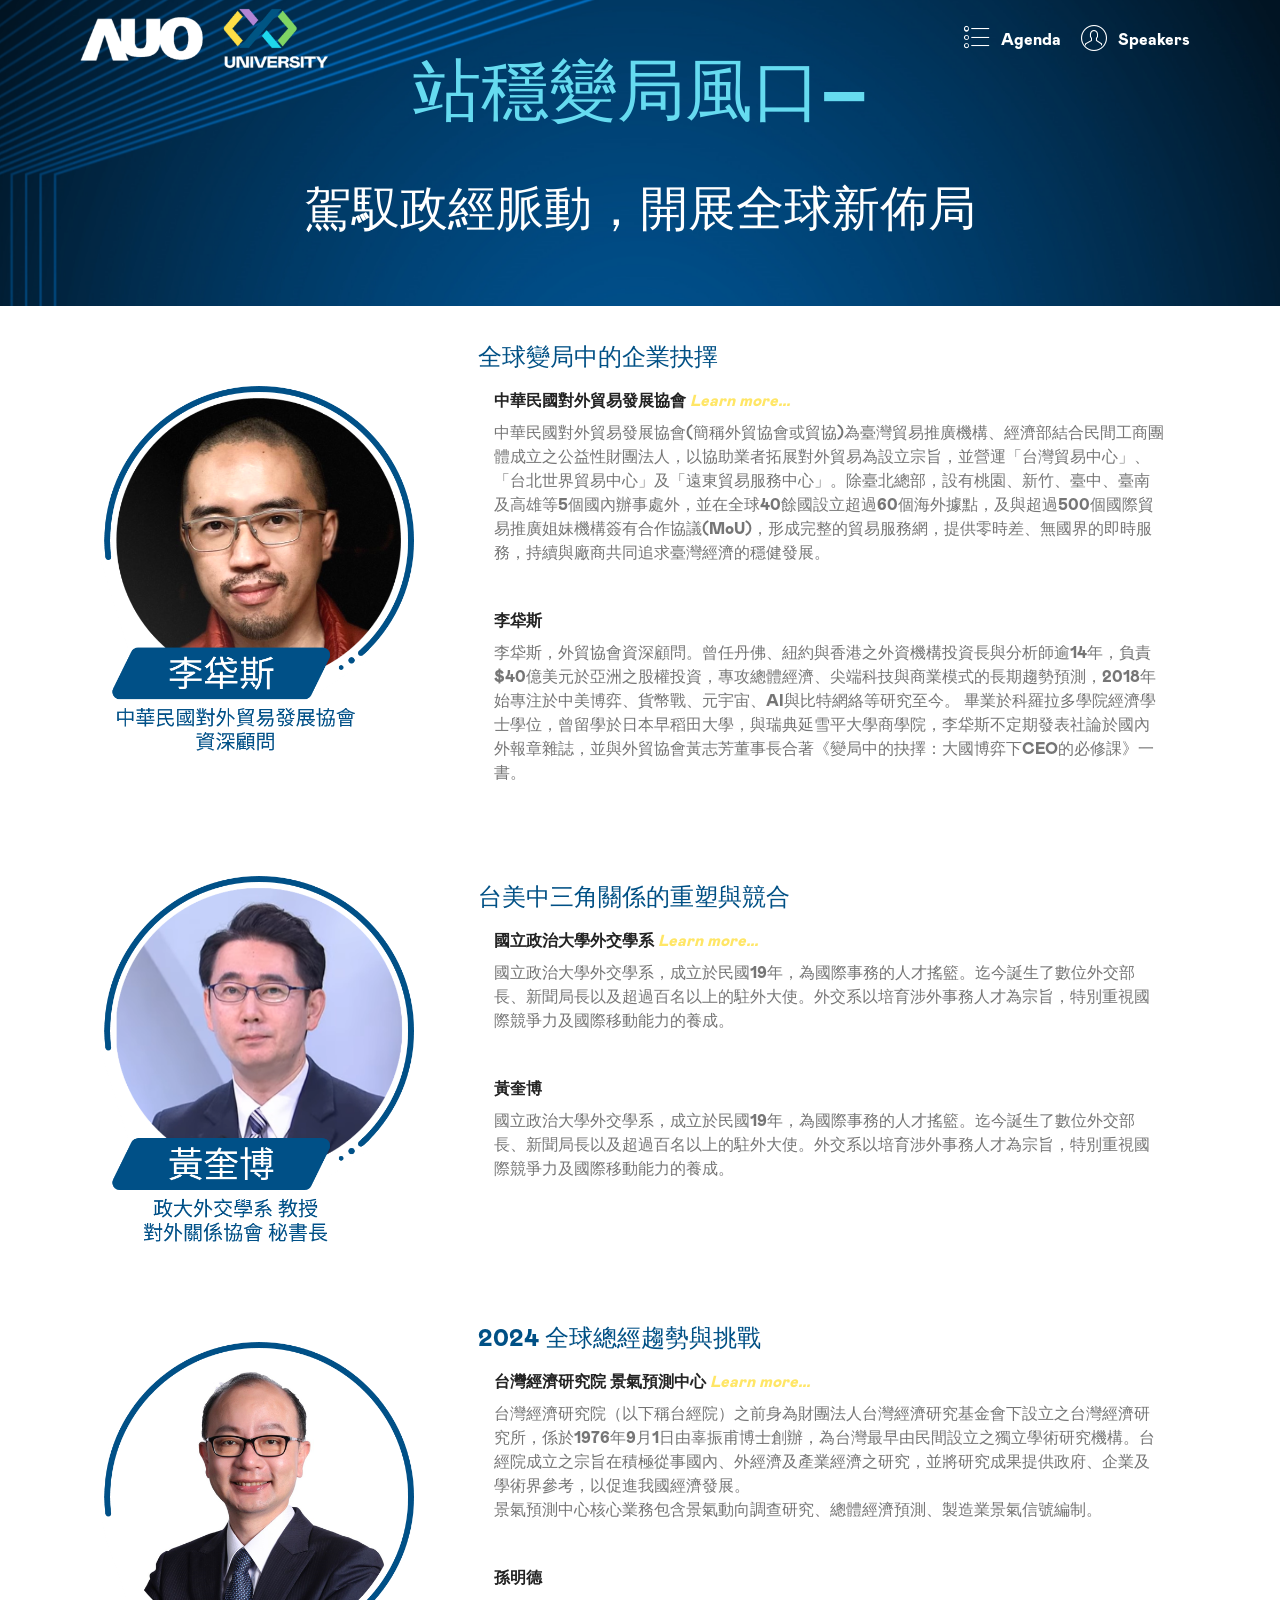
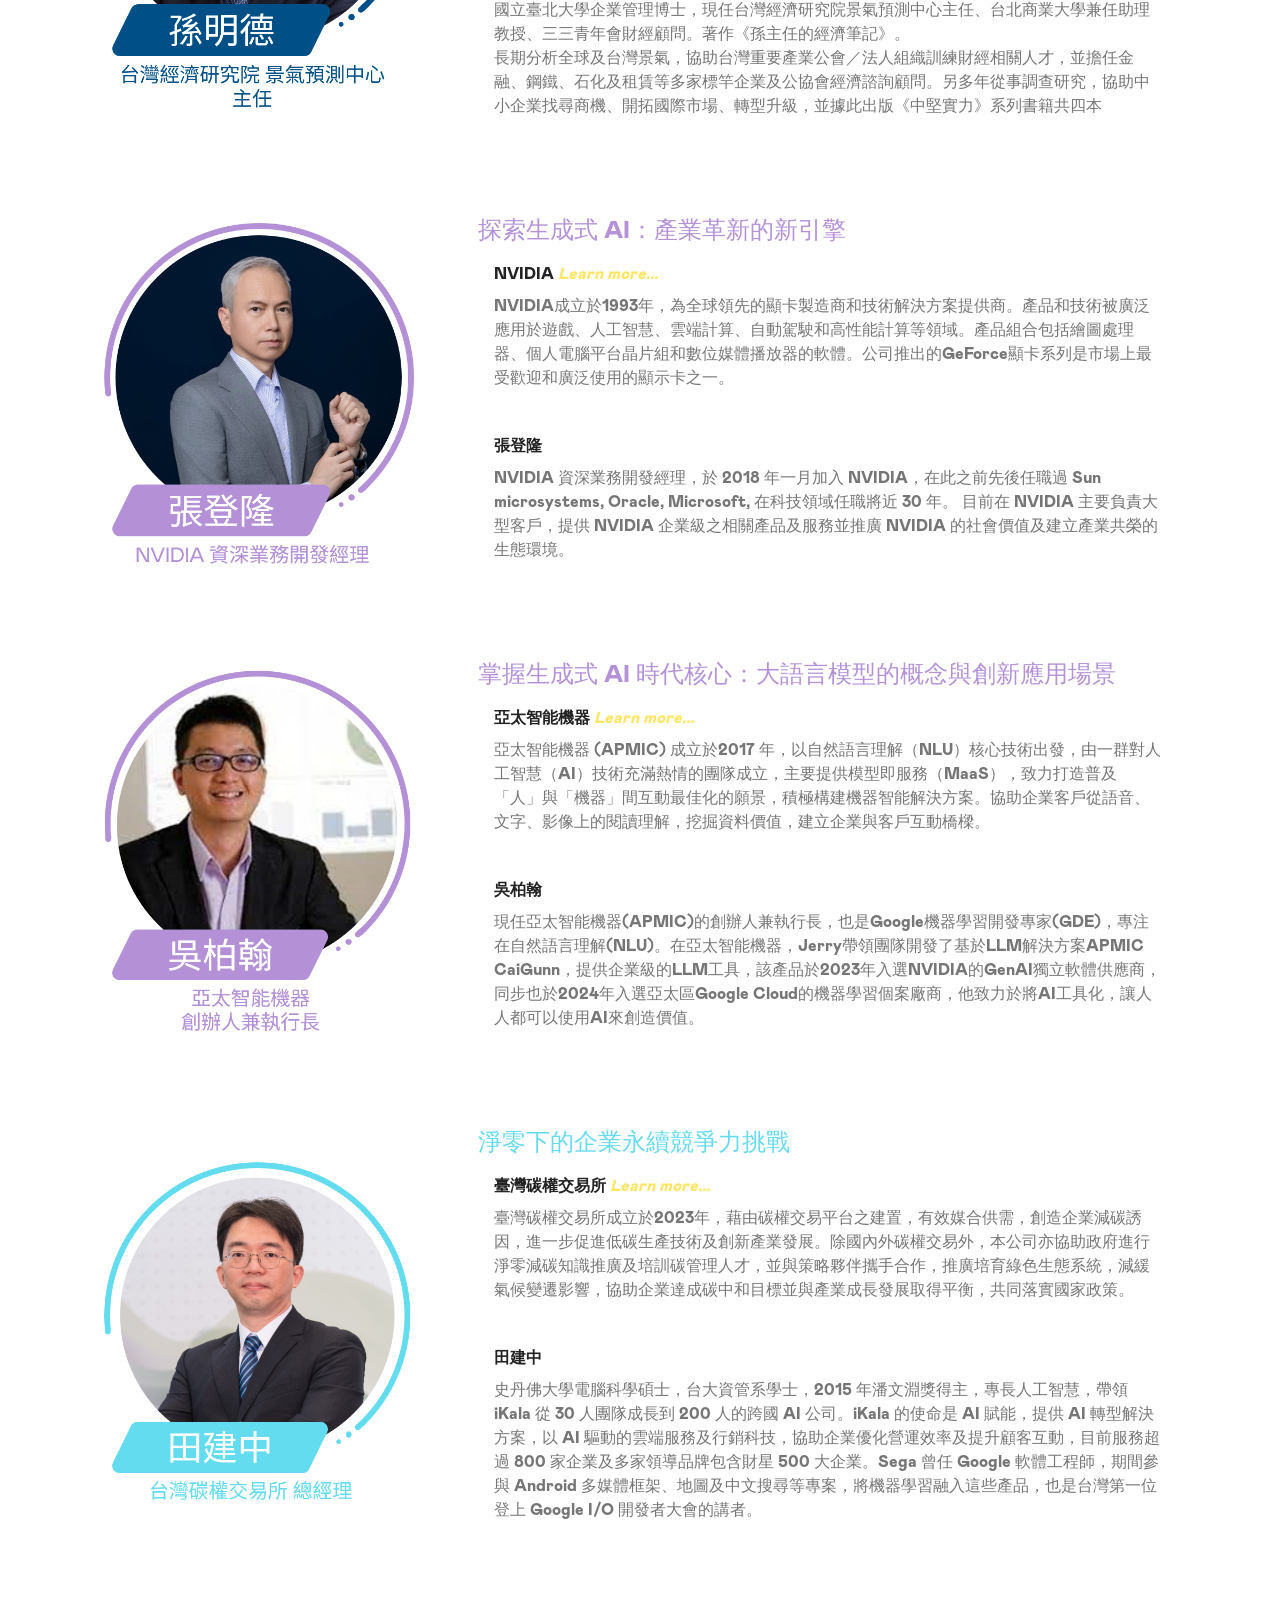
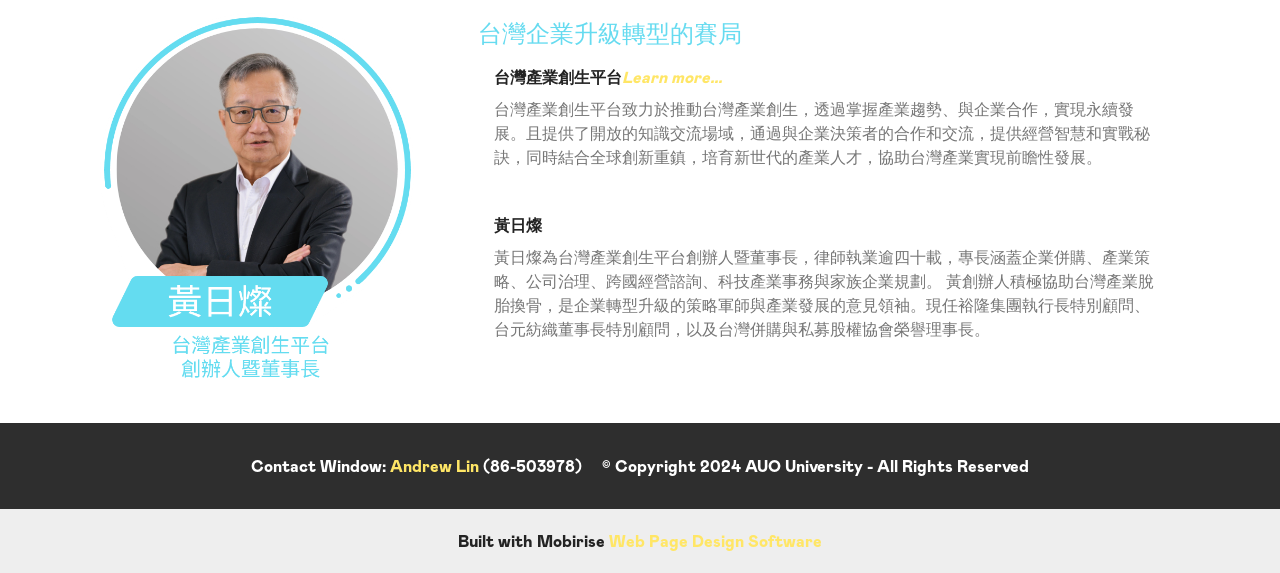
==== speaker.html @ b5aa452c "Update speaker.html" ====
<!DOCTYPE html>
<html  >
<head>
  <!-- Site made with Mobirise Website Builder v5.8.9, https://mobirise.com -->
  <meta charset="UTF-8">
  <meta http-equiv="X-UA-Compatible" content="IE=edge">
  <meta name="generator" content="Mobirise v5.8.9, mobirise.com">
  <meta name="viewport" content="width=device-width, initial-scale=1, minimum-scale=1">
  <link rel="shortcut icon" href="assets/images/751X751.png" type="image/x-icon">
  <meta name="description" content="">
  <meta property="og:image" content="assets/images/751X751.png"> 
  
  <title>友達大學思聯網論壇 講者介紹</title>
  <link rel="stylesheet" href="assets/web/assets/mobirise-icons/mobirise-icons.css">
  <link rel="stylesheet" href="assets/bootstrap/css/bootstrap.min.css">
  <link rel="stylesheet" href="assets/bootstrap/css/bootstrap-grid.min.css">
  <link rel="stylesheet" href="assets/bootstrap/css/bootstrap-reboot.min.css">
  <link rel="stylesheet" href="assets/tether/tether.min.css">
  <link rel="stylesheet" href="assets/dropdown/css/style.css">
  <link rel="stylesheet" href="assets/theme/css/style.css">
  <link href="assets/fonts/style.css" rel="stylesheet">
  <link rel="preload" as="style" href="assets/mobirise/css/mbr-additional.css"><link rel="stylesheet" href="assets/mobirise/css/mbr-additional.css" type="text/css">

  
  
  
</head>
<body>
  
  <section class="menu cid-tEwEPbsbkI" once="menu" id="menu1-2v">

    

    <nav class="navbar navbar-expand beta-menu navbar-dropdown align-items-center navbar-fixed-top navbar-toggleable-sm bg-color transparent">
        <button class="navbar-toggler navbar-toggler-right" type="button" data-toggle="collapse" data-target="#navbarSupportedContent" aria-controls="navbarSupportedContent" aria-expanded="false" aria-label="Toggle navigation">
            <div class="hamburger">
                <span></span>
                <span></span>
                <span></span>
                <span></span>
            </div>
        </button>
        <div class="menu-logo">
            <div class="navbar-brand">
                <span class="navbar-logo">
                    <a href="index.html#header4-36">
                         <img src="assets/images/auo-university-logo-395x97.png" alt="Mobirise" style="height: 3.8rem;">
                    </a>
                </span>
                
            </div>
        </div>
        <div class="collapse navbar-collapse" id="navbarSupportedContent">
            <ul class="navbar-nav nav-dropdown nav-right" data-app-modern-menu="true"><li class="nav-item">
                    <a class="nav-link link text-white text-primary display-4" href="index.html#content4-37"><span class="mbri-bulleted-list mbr-iconfont mbr-iconfont-btn"></span>
                        
                        Agenda</a>
                </li>
                <li class="nav-item">
                    <a class="nav-link link text-white text-primary display-4" href="speaker.html#header11-2k"><span class="mbri-user mbr-iconfont mbr-iconfont-btn"></span>
                        
                        Speakers</a>
                </li></ul>
            
        </div>
    </nav>
</section>

<section class="header11 cid-tEwxmkiBbj mbr-parallax-background" id="header11-2k">

    <!-- Block parameters controls (Blue "Gear" panel) -->
    
    <!-- End block parameters -->

    
    <div class="container align-left">
        <div class="media-container-column mbr-white col-md-12">
            
            <h1 class="mbr-section-title py-3 mbr-fonts-style display-1">站穩變局風口–<br></h1>
            <p class="mbr-text py-3 mbr-fonts-style display-2">駕馭政經脈動，開展全球新佈局</p>
            
        </div>
    </div>

    
</section>

<section class="features11 cid-tEwoAbHcDv" id="features11-28">

    

    

    <div class="container">   
        <div class="col-md-12">
            <div class="media-container-row">
                <div class="mbr-figure m-auto" style="width: 35%;">
                    <img src="assets/images/-584x716.png" alt="Mobirise" title="">
                </div>
                <div class=" align-left aside-content">
                    <h2 class="mbr-title pt-2 mbr-fonts-style display-5">全球變局中的企業抉擇<br></h2>
                    <div class="mbr-section-text">
                        
                    </div>

                    <div class="block-content">
                        <div class="card p-3 pr-3">
                            <div class="media">
                                     
                                <div class="media-body">
                                    <h4 class="card-title mbr-fonts-style display-7"><strong>
                                        中華民國對外貿易發展協會 <a href="https://www.taitra.org.tw/" target="_blank" class="text-primary"><em>Learn more...</em></a></strong></h4>
                                </div>
                            </div>                

                            <div class="card-box">
                                <p class="block-text mbr-fonts-style display-7">中華民國對外貿易發展協會(簡稱外貿協會或貿協)為臺灣貿易推廣機構、經濟部結合民間工商團體成立之公益性財團法人，以協助業者拓展對外貿易為設立宗旨，並營運「台灣貿易中心」、「台北世界貿易中心」及「遠東貿易服務中心」。除臺北總部，設有桃園、新竹、臺中、臺南及高雄等5個國內辦事處外，並在全球40餘國設立超過60個海外據點，及與超過500個國際貿易推廣姐妹機構簽有合作協議(MoU)，形成完整的貿易服務網，提供零時差、無國界的即時服務，持續與廠商共同追求臺灣經濟的穩健發展。</p>
                            </div>
                        </div>

                        <div class="card p-3 pr-3">
                            <div class="media">
                                     
                                <div class="media-body">
                                    <h4 class="card-title mbr-fonts-style display-7"><strong>
                                        李牮斯</strong></h4>
                                </div>
                            </div>                

                            <div class="card-box">
                                <p class="block-text mbr-fonts-style display-7">李牮斯，外貿協會資深顧問。曾任丹佛、紐約與香港之外資機構投資長與分析師逾14年，負責$40億美元於亞洲之股權投資，專攻總體經濟、尖端科技與商業模式的長期趨勢預測，2018年始專注於中美博弈、貨幣戰、元宇宙、AI與比特網絡等研究至今。 畢業於科羅拉多學院經濟學士學位，曾留學於日本早稻田大學，與瑞典延雪平大學商學院，李牮斯不定期發表社論於國內外報章雜誌，並與外貿協會黃志芳董事長合著《變局中的抉擇：大國博弈下CEO的必修課》一書。
                                </p>
                            </div>
                        </div>
                    </div>
                </div>
            </div>
        </div> 
    </div>          
</section>

<section class="features11 cid-tEwoAc2hOX" id="features11-29">

    
    <div class="container">   
        <div class="col-md-12">
            <div class="media-container-row">
                <div class="mbr-figure m-auto" style="width: 35%;">
                    <img src="assets/images/-609x716.png" alt="Mobirise" title="">
                </div>
                <div class=" align-left aside-content">
                    <h2 class="mbr-title pt-2 mbr-fonts-style display-5">台美中三角關係的重塑與競合<br></h2>
                    <div class="mbr-section-text">
                        
                    </div>

                    <div class="block-content">
                        <div class="card p-3 pr-3">
                            <div class="media">
                                     
                                <div class="media-body">
                                    <h4 class="card-title mbr-fonts-style display-7"><strong>
                                        國立政治大學外交學系 <a href="https://diplomacy.nccu.edu.tw/" target="_blank" class="text-primary"><em>Learn more...</em></a></strong></h4>
                                </div>
                            </div>                

                            <div class="card-box">
                                <p class="block-text mbr-fonts-style display-7">
                                   國立政治大學外交學系，成立於民國19年，為國際事務的人才搖籃。迄今誕生了數位外交部長、新聞局長以及超過百名以上的駐外大使。外交系以培育涉外事務人才為宗旨，特別重視國際競爭力及國際移動能力的養成。
                                </p>
                            </div>
                        </div>

                        <div class="card p-3 pr-3">
                            <div class="media">
                                     
                                <div class="media-body">
                                    <h4 class="card-title mbr-fonts-style display-7"><strong>
                                        黃奎博</strong></h4>
                                </div>
                            </div>                

                            <div class="card-box">
                                <p class="block-text mbr-fonts-style display-7">國立政治大學外交學系，成立於民國19年，為國際事務的人才搖籃。迄今誕生了數位外交部長、新聞局長以及超過百名以上的駐外大使。外交系以培育涉外事務人才為宗旨，特別重視國際競爭力及國際移動能力的養成。
                                </p>
                            </div>
                        </div>
                    </div>
                </div>
            </div>
        </div> 
    </div>          
</section>

<section class="features11 cid-tEwoAcnhvt" id="features11-2a">

    

    

    <div class="container">   
        <div class="col-md-12">
            <div class="media-container-row">
                <div class="mbr-figure m-auto" style="width: 35%;">
                    <img src="assets/images/-600x715.png" alt="Mobirise" title="">
                </div>
                <div class=" align-left aside-content">
                    <h2 class="mbr-title pt-2 mbr-fonts-style display-5">2024 全球總經趨勢與挑戰
<br></h2>
                    <div class="mbr-section-text">
                        
                    </div>

                    <div class="block-content">
                        <div class="card p-3 pr-3">
                            <div class="media">
                                     
                                <div class="media-body">
                                    <h4 class="card-title mbr-fonts-style display-7"><strong>台灣經濟研究院 景氣預測中心 <a href="https://www.tier.org.tw/index.aspx" target="_blank" class="text-primary"><em>Learn more...</em></a></strong></h4>
                                </div>
                            </div>                

                            <div class="card-box">
                                <p class="block-text mbr-fonts-style display-7">台灣經濟研究院（以下稱台經院）之前身為財團法人台灣經濟研究基金會下設立之台灣經濟研究所，係於1976年9月1日由辜振甫博士創辦，為台灣最早由民間設立之獨立學術研究機構。台經院成立之宗旨在積極從事國內、外經濟及產業經濟之研究，並將研究成果提供政府、企業及學術界參考，以促進我國經濟發展。<br>景氣預測中心核心業務包含景氣動向調查研究、總體經濟預測、製造業景氣信號編制。</p>
                            </div>
                        </div>

                        <div class="card p-3 pr-3">
                            <div class="media">
                                     
                                <div class="media-body">
                                    <h4 class="card-title mbr-fonts-style display-7"><strong>
                                        孫明德</strong></h4>
                                </div>
                            </div>                

                            <div class="card-box">
                                <p class="block-text mbr-fonts-style display-7">國立臺北大學企業管理博士，現任台灣經濟研究院景氣預測中心主任、台北商業大學兼任助理教授、三三青年會財經顧問。著作《孫主任的經濟筆記》。<br>長期分析全球及台灣景氣，協助台灣重要產業公會／法人組織訓練財經相關人才，並擔任金融、鋼鐵、石化及租賃等多家標竿企業及公協會經濟諮詢顧問。另多年從事調查研究，協助中小企業找尋商機、開拓國際市場、轉型升級，並據此出版《中堅實力》系列書籍共四本</p>
                            </div>
                        </div>
                    </div>
                </div>
            </div>
        </div> 
    </div>          
</section>

<section class="features11 cid-tEz5a5XWAQ" id="features11-3f">

    

    

    <div class="container">   
        <div class="col-md-12">
            <div class="media-container-row">
                <div class="mbr-figure m-auto" style="width: 35%;">
                    <img src="assets/images/-610x717.png" alt="Mobirise" title="">
                </div>
                <div class=" align-left aside-content">
                    <h2 class="mbr-title pt-2 mbr-fonts-style display-5">探索生成式 AI：產業革新的新引擎<br></h2>
                    <div class="mbr-section-text">
                        
                    </div>

                    <div class="block-content">
                        <div class="card p-3 pr-3">
                            <div class="media">
                                     
                                <div class="media-body">
                                    <h4 class="card-title mbr-fonts-style display-7"><strong>NVIDIA <a href="https://www.nvidia.com/zh-tw/" target="_blank" class="text-primary"><em>Learn more...</em></a></strong></h4>
                                </div>
                            </div>                

                            <div class="card-box">
                                <p class="block-text mbr-fonts-style display-7">NVIDIA成立於1993年，為全球領先的顯卡製造商和技術解決方案提供商。產品和技術被廣泛應用於遊戲、人工智慧、雲端計算、自動駕駛和高性能計算等領域。產品組合包括繪圖處理器、個人電腦平台晶片組和數位媒體播放器的軟體。公司推出的GeForce顯卡系列是市場上最受歡迎和廣泛使用的顯示卡之一。</p>
                            </div>
                        </div>

                        <div class="card p-3 pr-3">
                            <div class="media">
                                     
                                <div class="media-body">
                                    <h4 class="card-title mbr-fonts-style display-7"><strong>
                                        張登隆</strong></h4>
                                </div>
                            </div>                

                            <div class="card-box">
                                <p class="block-text mbr-fonts-style display-7">NVIDIA 資深業務開發經理，於 2018 年一月加入 NVIDIA，在此之前先後任職過 Sun microsystems, Oracle, Microsoft, 在科技領域任職將近 30 年。 目前在 NVIDIA 主要負責大型客戶，提供 NVIDIA 企業級之相關產品及服務並推廣 NVIDIA 的社會價值及建立產業共榮的生態環境。
                                </p>
                            </div>
                        </div>
                    </div>
                </div>
            </div>
        </div> 
    </div>          
</section>

<section class="features11 cid-tEwoAcJmrX" id="features11-2b">

    

    

    <div class="container">   
        <div class="col-md-12">
            <div class="media-container-row">
                <div class="mbr-figure m-auto" style="width: 35%;">
                    <img src="assets/images/-587x716.png" alt="Mobirise" title="">
                </div>
                <div class=" align-left aside-content">
                    <h2 class="mbr-title pt-2 mbr-fonts-style display-5">掌握生成式 AI 時代核心：大語言模型的概念與創新應用場景
<br></h2>
                    <div class="mbr-section-text">
                        
                    </div>

                    <div class="block-content">
                        <div class="card p-3 pr-3">
                            <div class="media">
                                     
                                <div class="media-body">
                                    <h4 class="card-title mbr-fonts-style display-7"><strong>
                                        亞太智能機器 <a href="https://www.pwc.tw/" target="_blank" class="text-primary"><em>Learn more...</em></a></strong></h4>
                                </div>
                            </div>                

                            <div class="card-box">
                                <p class="block-text mbr-fonts-style display-7">
                                   亞太智能機器 (APMIC) 成立於2017 年，以自然語言理解（NLU）核心技術出發，由一群對人工智慧（AI）技術充滿熱情的團隊成立，主要提供模型即服務（MaaS），致力打造普及「人」與「機器」間互動最佳化的願景，積極構建機器智能解決方案。協助企業客戶從語音、文字、影像上的閱讀理解，挖掘資料價值，建立企業與客戶互動橋樑。</p>
                            </div>
                        </div>

                        <div class="card p-3 pr-3">
                            <div class="media">
                                     
                                <div class="media-body">
                                    <h4 class="card-title mbr-fonts-style display-7"><strong>
                                        吳柏翰</strong></h4>
                                </div>
                            </div>                

                            <div class="card-box">
                                <p class="block-text mbr-fonts-style display-7">現任亞太智能機器(APMIC)的創辦人兼執行長，也是Google機器學習開發專家(GDE)，專注在自然語言理解(NLU)。在亞太智能機器，Jerry帶領團隊開發了基於LLM解決方案APMIC CaiGunn，提供企業級的LLM工具，該產品於2023年入選NVIDIA的GenAI獨立軟體供應商，同步也於2024年入選亞太區Google Cloud的機器學習個案廠商，他致力於將AI工具化，讓人人都可以使用AI來創造價值。
                                </p>
                            </div>
                        </div>
                    </div>
                </div>
            </div>
        </div> 
    </div>          
</section>

<section class="features11 cid-tEAth79HAK" id="features11-3g">

    

    

    <div class="container">   
        <div class="col-md-12">
            <div class="media-container-row">
                <div class="mbr-figure m-auto" style="width: 35%;">
                    <img src="assets/images/-611x718.png" alt="Mobirise" title="">
                </div>
                <div class=" align-left aside-content">
                    <h2 class="mbr-title pt-2 mbr-fonts-style display-5">淨零下的企業永續競爭力挑戰<br></h2>
                    <div class="mbr-section-text">
                        
                    </div>

                    <div class="block-content">
                        <div class="card p-3 pr-3">
                            <div class="media">
                                     
                                <div class="media-body">
                                    <h4 class="card-title mbr-fonts-style display-7"><strong>
                                        臺灣碳權交易所 </strong><a href="https://www.tcx.com.tw/zh/" target="_blank" class="text-primary" style=""><em>Learn more...</em></a></h4>
                                </div>
                            </div>                

                            <div class="card-box">
                                <p class="block-text mbr-fonts-style display-7">
                                   臺灣碳權交易所成立於2023年，藉由碳權交易平台之建置，有效媒合供需，創造企業減碳誘因，進一步促進低碳生產技術及創新產業發展。除國內外碳權交易外，本公司亦協助政府進行淨零減碳知識推廣及培訓碳管理人才，並與策略夥伴攜手合作，推廣培育綠色生態系統，減緩氣候變遷影響，協助企業達成碳中和目標並與產業成長發展取得平衡，共同落實國家政策。
                                </p>
                            </div>
                        </div>

                        <div class="card p-3 pr-3">
                            <div class="media">
                                     
                                <div class="media-body">
                                    <h4 class="card-title mbr-fonts-style display-7"><strong>
                                        田建中</strong></h4>
                                </div>
                            </div>                

                            <div class="card-box">
                                <p class="block-text mbr-fonts-style display-7">史丹佛大學電腦科學碩士，台大資管系學士，2015 年潘文淵獎得主，專長人工智慧，帶領 iKala 從 30 人團隊成長到 200 人的跨國 AI 公司。iKala 的使命是 AI 賦能，提供 AI 轉型解決方案，以 AI 驅動的雲端服務及行銷科技，協助企業優化營運效率及提升顧客互動，目前服務超過 800 家企業及多家領導品牌包含財星 500 大企業。Sega 曾任 Google 軟體工程師，期間參與 Android 多媒體框架、地圖及中文搜尋等專案，將機器學習融入這些產品，也是台灣第一位登上 Google I/O 開發者大會的講者。
                                </p>
                            </div>
                        </div>
                    </div>
                </div>
            </div>
        </div> 
    </div>          
</section>

<section class="features11 cid-tEwpS5B6vc" id="features11-2e">

    

    

    <div class="container">   
        <div class="col-md-12">
            <div class="media-container-row">
                <div class="mbr-figure m-auto" style="width: 35%;">
                    <img src="assets/images/-583x716.png" alt="Mobirise" title="">
                </div>
                <div class=" align-left aside-content">
                    <h2 class="mbr-title pt-2 mbr-fonts-style display-5">台灣企業升級轉型的賽局<br></h2>
                    <div class="mbr-section-text">
                        
                    </div>

                    <div class="block-content">
                        <div class="card p-3 pr-3">
                            <div class="media">
                                     
                                <div class="media-body">
                                    <h4 class="card-title mbr-fonts-style display-7"><strong>台灣產業創生平台<a href="https://www.tw-ren.com/" target="_blank" class="text-primary"><em>Learn more...</em></a></strong></h4>
                                </div>
                            </div>                

                            <div class="card-box">
                                <p class="block-text mbr-fonts-style display-7">台灣產業創生平台致力於推動台灣產業創生，透過掌握產業趨勢、與企業合作，實現永續發展。且提供了開放的知識交流場域，通過與企業決策者的合作和交流，提供經營智慧和實戰秘訣，同時結合全球創新重鎮，培育新世代的產業人才，協助台灣產業實現前瞻性發展。</p>
                            </div>
                        </div>

                        <div class="card p-3 pr-3">
                            <div class="media">
                                     
                                <div class="media-body">
                                    <h4 class="card-title mbr-fonts-style display-7"><strong>
                                        黃日燦</strong></h4>
                                </div>
                            </div>                

                            <div class="card-box">
                                <p class="block-text mbr-fonts-style display-7">黃日燦為台灣產業創生平台創辦人暨董事長，律師執業逾四十載，專長涵蓋企業併購、產業策略、公司治理、跨國經營諮詢、科技產業事務與家族企業規劃。 黃創辦人積極協助台灣產業脫胎換骨，是企業轉型升級的策略軍師與產業發展的意見領袖。現任裕隆集團執行長特別顧問、台元紡織董事長特別顧問，以及台灣併購與私募股權協會榮譽理事長。
                                </p>
                            </div>
                        </div>
                    </div>
                </div>
            </div>
        </div> 
    </div>          
</section>

<section once="footers" class="cid-tEx2Svg1Ny" id="footer6-3e">

    

    

    <div class="container">
        <div class="media-container-row align-center mbr-white">
            <div class="col-12">
                <p class="mbr-text mb-0 mbr-fonts-style display-4">Contact Window: <a href="mailto:Andrew.ZQ.Lin@auo.com" class="text-primary">Andrew Lin</a>&nbsp;(86-503978)&nbsp; &nbsp; &nbsp;© Copyright 2024 AUO University - All Rights Reserved
                </p>
            </div>
        </div>
    </div>
</section><section class="display-7" style="padding: 0;align-items: center;justify-content: center;flex-wrap: wrap;    align-content: center;display: flex;position: relative;height: 4rem;"><a href="https://mobiri.se/2091466" style="flex: 1 1;height: 4rem;position: absolute;width: 100%;z-index: 1;"><img alt=" Free Web Page  Building Software" style="height: 4rem;" src="[data-uri]"></a><p style="margin: 0;text-align: center;" class="display-7">Built with Mobirise &#8204;</p><a style="z-index:1" href="https://mobirise.com/website-design-software.html">Web Page Design Software</a></section><script src="assets/popper/popper.min.js"></script>  <script src="assets/web/assets/jquery/jquery.min.js"></script>  <script src="assets/bootstrap/js/bootstrap.min.js"></script>  <script src="assets/tether/tether.min.js"></script>  <script src="assets/smoothscroll/smooth-scroll.js"></script>  <script src="assets/parallax/jarallax.min.js"></script>  <script src="assets/dropdown/js/nav-dropdown.js"></script>  <script src="assets/dropdown/js/navbar-dropdown.js"></script>  <script src="assets/touchswipe/jquery.touch-swipe.min.js"></script>  <script src="assets/theme/js/script.js"></script>  
  
  
</body>
</html>
---- assets/web/assets/mobirise-icons/mobirise-icons.css ----
@font-face {
  font-family: 'MobiriseIcons';
  src:  url('mobirise-icons.eot?spat4u');
  src:  url('mobirise-icons.eot?spat4u#iefix') format('embedded-opentype'),
    url('mobirise-icons.ttf?spat4u') format('truetype'),
    url('mobirise-icons.woff?spat4u') format('woff'),
    url('mobirise-icons.svg?spat4u#MobiriseIcons') format('svg');
  font-weight: normal;
  font-style: normal;
  font-display: swap;
}

[class^="mbri-"], [class*=" mbri-"] {
  /* use !important to prevent issues with browser extensions that change fonts */
  font-family: MobiriseIcons !important;
  speak: none;
  font-style: normal;
  font-weight: normal;
  font-variant: normal;
  text-transform: none;
  line-height: 1;

  /* Better Font Rendering =========== */
  -webkit-font-smoothing: antialiased;
  -moz-osx-font-smoothing: grayscale;
}

.mbri-add-submenu:before {
  content: "\e900";
}
.mbri-alert:before {
  content: "\e901";
}
.mbri-align-center:before {
  content: "\e902";
}
.mbri-align-justify:before {
  content: "\e903";
}
.mbri-align-left:before {
  content: "\e904";
}
.mbri-align-right:before {
  content: "\e905";
}
.mbri-android:before {
  content: "\e906";
}
.mbri-apple:before {
  content: "\e907";
}
.mbri-arrow-down:before {
  content: "\e908";
}
.mbri-arrow-next:before {
  content: "\e909";
}
.mbri-arrow-prev:before {
  content: "\e90a";
}
.mbri-arrow-up:before {
  content: "\e90b";
}
.mbri-bold:before {
  content: "\e90c";
}
.mbri-bookmark:before {
  content: "\e90d";
}
.mbri-bootstrap:before {
  content: "\e90e";
}
.mbri-briefcase:before {
  content: "\e90f";
}
.mbri-browse:before {
  content: "\e910";
}
.mbri-bulleted-list:before {
  content: "\e911";
}
.mbri-calendar:before {
  content: "\e912";
}
.mbri-camera:before {
  content: "\e913";
}
.mbri-cart-add:before {
  content: "\e914";
}
.mbri-cart-full:before {
  content: "\e915";
}
.mbri-cash:before {
  content: "\e916";
}
.mbri-change-style:before {
  content: "\e917";
}
.mbri-chat:before {
  content: "\e918";
}
.mbri-clock:before {
  content: "\e919";
}
.mbri-close:before {
  content: "\e91a";
}
.mbri-cloud:before {
  content: "\e91b";
}
.mbri-code:before {
  content: "\e91c";
}
.mbri-contact-form:before {
  content: "\e91d";
}
.mbri-credit-card:before {
  content: "\e91e";
}
.mbri-cursor-click:before {
  content: "\e91f";
}
.mbri-cust-feedback:before {
  content: "\e920";
}
.mbri-database:before {
  content: "\e921";
}
.mbri-delivery:before {
  content: "\e922";
}
.mbri-desktop:before {
  content: "\e923";
}
.mbri-devices:before {
  content: "\e924";
}
.mbri-down:before {
  content: "\e925";
}
.mbri-download:before {
  content: "\e989";
}
.mbri-drag-n-drop:before {
  content: "\e927";
}
.mbri-drag-n-drop2:before {
  content: "\e928";
}
.mbri-edit:before {
  content: "\e929";
}
.mbri-edit2:before {
  content: "\e92a";
}
.mbri-error:before {
  content: "\e92b";
}
.mbri-extension:before {
  content: "\e92c";
}
.mbri-features:before {
  content: "\e92d";
}
.mbri-file:before {
  content: "\e92e";
}
.mbri-flag:before {
  content: "\e92f";
}
.mbri-folder:before {
  content: "\e930";
}
.mbri-gift:before {
  content: "\e931";
}
.mbri-github:before {
  content: "\e932";
}
.mbri-globe:before {
  content: "\e933";
}
.mbri-globe-2:before {
  content: "\e934";
}
.mbri-growing-chart:before {
  content: "\e935";
}
.mbri-hearth:before {
  content: "\e936";
}
.mbri-help:before {
  content: "\e937";
}
.mbri-home:before {
  content: "\e938";
}
.mbri-hot-cup:before {
  content: "\e939";
}
.mbri-idea:before {
  content: "\e93a";
}
.mbri-image-gallery:before {
  content: "\e93b";
}
.mbri-image-slider:before {
  content: "\e93c";
}
.mbri-info:before {
  content: "\e93d";
}
.mbri-italic:before {
  content: "\e93e";
}
.mbri-key:before {
  content: "\e93f";
}
.mbri-laptop:before {
  content: "\e940";
}
.mbri-layers:before {
  content: "\e941";
}
.mbri-left-right:before {
  content: "\e942";
}
.mbri-left:before {
  content: "\e943";
}
.mbri-letter:before {
  content: "\e944";
}
.mbri-like:before {
  content: "\e945";
}
.mbri-link:before {
  content: "\e946";
}
.mbri-lock:before {
  content: "\e947";
}
.mbri-login:before {
  content: "\e948";
}
.mbri-logout:before {
  content: "\e949";
}
.mbri-magic-stick:before {
  content: "\e94a";
}
.mbri-map-pin:before {
  content: "\e94b";
}
.mbri-menu:before {
  content: "\e94c";
}
.mbri-mobile:before {
  content: "\e94d";
}
.mbri-mobile2:before {
  content: "\e94e";
}
.mbri-mobirise:before {
  content: "\e94f";
}
.mbri-more-horizontal:before {
  content: "\e950";
}
.mbri-more-vertical:before {
  content: "\e951";
}
.mbri-music:before {
  content: "\e952";
}
.mbri-new-file:before {
  content: "\e953";
}
.mbri-numbered-list:before {
  content: "\e954";
}
.mbri-opened-folder:before {
  content: "\e955";
}
.mbri-pages:before {
  content: "\e956";
}
.mbri-paper-plane:before {
  content: "\e957";
}
.mbri-paperclip:before {
  content: "\e958";
}
.mbri-photo:before {
  content: "\e959";
}
.mbri-photos:before {
  content: "\e95a";
}
.mbri-pin:before {
  content: "\e95b";
}
.mbri-play:before {
  content: "\e95c";
}
.mbri-plus:before {
  content: "\e95d";
}
.mbri-preview:before {
  content: "\e95e";
}
.mbri-print:before {
  content: "\e95f";
}
.mbri-protect:before {
  content: "\e960";
}
.mbri-question:before {
  content: "\e961";
}
.mbri-quote-left:before {
  content: "\e962";
}
.mbri-quote-right:before {
  content: "\e963";
}
.mbri-refresh:before {
  content: "\e964";
}
.mbri-responsive:before {
  content: "\e965";
}
.mbri-right:before {
  content: "\e966";
}
.mbri-rocket:before {
  content: "\e967";
}
.mbri-sad-face:before {
  content: "\e968";
}
.mbri-sale:before {
  content: "\e969";
}
.mbri-save:before {
  content: "\e96a";
}
.mbri-search:before {
  content: "\e96b";
}
.mbri-setting:before {
  content: "\e96c";
}
.mbri-setting2:before {
  content: "\e96d";
}
.mbri-setting3:before {
  content: "\e96e";
}
.mbri-share:before {
  content: "\e96f";
}
.mbri-shopping-bag:before {
  content: "\e970";
}
.mbri-shopping-basket:before {
  content: "\e971";
}
.mbri-shopping-cart:before {
  content: "\e972";
}
.mbri-sites:before {
  content: "\e973";
}
.mbri-smile-face:before {
  content: "\e974";
}
.mbri-speed:before {
  content: "\e975";
}
.mbri-star:before {
  content: "\e976";
}
.mbri-success:before {
  content: "\e977";
}
.mbri-sun:before {
  content: "\e978";
}
.mbri-sun2:before {
  content: "\e979";
}
.mbri-tablet:before {
  content: "\e97a";
}
.mbri-tablet-vertical:before {
  content: "\e97b";
}
.mbri-target:before {
  content: "\e97c";
}
.mbri-timer:before {
  content: "\e97d";
}
.mbri-to-ftp:before {
  content: "\e97e";
}
.mbri-to-local-drive:before {
  content: "\e97f";
}
.mbri-touch-swipe:before {
  content: "\e980";
}
.mbri-touch:before {
  content: "\e981";
}
.mbri-trash:before {
  content: "\e982";
}
.mbri-underline:before {
  content: "\e983";
}
.mbri-unlink:before {
  content: "\e984";
}
.mbri-unlock:before {
  content: "\e985";
}
.mbri-up-down:before {
  content: "\e986";
}
.mbri-up:before {
  content: "\e987";
}
.mbri-update:before {
  content: "\e988";
}
.mbri-upload:before {
 content: "\e926"; 
}
.mbri-user:before {
  content: "\e98a";
}
.mbri-user2:before {
  content: "\e98b";
}
.mbri-users:before {
  content: "\e98c";
}
.mbri-video:before {
  content: "\e98d";
}
.mbri-video-play:before {
  content: "\e98e";
}
.mbri-watch:before {
  content: "\e98f";
}
.mbri-website-theme:before {
  content: "\e990";
}
.mbri-wifi:before {
  content: "\e991";
}
.mbri-windows:before {
  content: "\e992";
}
.mbri-zoom-out:before {
  content: "\e993";
}
.mbri-redo:before {
  content: "\e994";
}
.mbri-undo:before {
  content: "\e995";
}
---- assets/dropdown/css/style.css ----
.navbar-dropdown {
  left: 0;
  padding: 0;
  position: absolute;
  right: 0;
  top: 0;
  transition: all 0.45s ease;
  z-index: 1030;
  background: #282828; }
  .navbar-dropdown .navbar-logo {
    margin-right: 0.8rem;
    transition: margin 0.3s ease-in-out;
    vertical-align: middle; }
    .navbar-dropdown .navbar-logo img {
      height: 3.125rem;
      transition: all 0.3s ease-in-out; }
    .navbar-dropdown .navbar-logo.mbr-iconfont {
      font-size: 3.125rem;
      line-height: 3.125rem; }
  .navbar-dropdown .navbar-caption {
    font-weight: 700;
    white-space: normal;
    vertical-align: -4px;
    line-height: 3.125rem !important; }
    .navbar-dropdown .navbar-caption, .navbar-dropdown .navbar-caption:hover {
      color: inherit;
      text-decoration: none; }
  .navbar-dropdown .mbr-iconfont + .navbar-caption {
    vertical-align: -1px; }
  .navbar-dropdown.navbar-fixed-top {
    position: fixed; }
  .navbar-dropdown .navbar-brand span {
    vertical-align: -4px; }
  .navbar-dropdown.bg-color.transparent {
    background: none; }
  .navbar-dropdown.navbar-short .navbar-brand {
    padding: 0.625rem 0; }
    .navbar-dropdown.navbar-short .navbar-brand span {
      vertical-align: -1px; }
  .navbar-dropdown.navbar-short .navbar-caption {
    line-height: 2.375rem !important;
    vertical-align: -2px; }
  .navbar-dropdown.navbar-short .navbar-logo {
    margin-right: 0.5rem; }
    .navbar-dropdown.navbar-short .navbar-logo img {
      height: 2.375rem; }
    .navbar-dropdown.navbar-short .navbar-logo.mbr-iconfont {
      font-size: 2.375rem;
      line-height: 2.375rem; }
  .navbar-dropdown.navbar-short .mbr-table-cell {
    height: 3.625rem; }
  .navbar-dropdown .navbar-close {
    left: 0.6875rem;
    position: fixed;
    top: 0.75rem;
    z-index: 1000; }
  .navbar-dropdown .hamburger-icon {
    content: "";
    display: inline-block;
    vertical-align: middle;
    width: 16px;
    -webkit-box-shadow: 0 -6px 0 1px #282828,0 0 0 1px #282828,0 6px 0 1px #282828;
    -moz-box-shadow: 0 -6px 0 1px #282828,0 0 0 1px #282828,0 6px 0 1px #282828;
    box-shadow: 0 -6px 0 1px #282828,0 0 0 1px #282828,0 6px 0 1px #282828; }

.dropdown-menu .dropdown-toggle[data-toggle="dropdown-submenu"]::after {
  border-bottom: 0.35em solid transparent;
  border-left: 0.35em solid;
  border-right: 0;
  border-top: 0.35em solid transparent;
  margin-left: 0.3rem; }

.dropdown-menu .dropdown-item:focus {
  outline: 0; }

.nav-dropdown {
  font-size: 0.75rem;
  font-weight: 500;
  height: auto !important; }
  .nav-dropdown .nav-btn {
    padding-left: 1rem; }
  .nav-dropdown .link {
    margin: .667em 1.667em;
    font-weight: 500;
    padding: 0;
    transition: color .2s ease-in-out; }
    .nav-dropdown .link.dropdown-toggle {
      margin-right: 2.583em; }
      .nav-dropdown .link.dropdown-toggle::after {
        margin-left: .25rem;
        border-top: 0.35em solid;
        border-right: 0.35em solid transparent;
        border-left: 0.35em solid transparent;
        border-bottom: 0; }
      .nav-dropdown .link.dropdown-toggle[aria-expanded="true"] {
        margin: 0;
        padding: 0.667em 3.263em  0.667em 1.667em; }
  .nav-dropdown .link::after,
  .nav-dropdown .dropdown-item::after {
    color: inherit; }
  .nav-dropdown .btn {
    font-size: 0.75rem;
    font-weight: 700;
    letter-spacing: 0;
    margin-bottom: 0;
    padding-left: 1.25rem;
    padding-right: 1.25rem; }
  .nav-dropdown .dropdown-menu {
    border-radius: 0;
    border: 0;
    left: 0;
    margin: 0;
    padding-bottom: 1.25rem;
    padding-top: 1.25rem;
    position: relative; }
  .nav-dropdown .dropdown-submenu {
    margin-left: 0.125rem;
    top: 0; }
  .nav-dropdown .dropdown-item {
    font-weight: 500;
    line-height: 2;
    padding: 0.3846em 4.615em 0.3846em 1.5385em;
    position: relative;
    transition: color .2s ease-in-out, background-color .2s ease-in-out; }
    .nav-dropdown .dropdown-item::after {
      margin-top: -0.3077em;
      position: absolute;
      right: 1.1538em;
      top: 50%; }
    .nav-dropdown .dropdown-item:focus, .nav-dropdown .dropdown-item:hover {
      background: none; }

@media (max-width: 767px) {
  .nav-dropdown.navbar-toggleable-sm {
    bottom: 0;
    display: none;
    left: 0;
    overflow-x: hidden;
    position: fixed;
    top: 0;
    transform: translateX(-100%);
    -ms-transform: translateX(-100%);
    -webkit-transform: translateX(-100%);
    width: 18.75rem;
    z-index: 999; } }
.nav-dropdown.navbar-toggleable-xl {
  bottom: 0;
  display: none;
  left: 0;
  overflow-x: hidden;
  position: fixed;
  top: 0;
  transform: translateX(-100%);
  -ms-transform: translateX(-100%);
  -webkit-transform: translateX(-100%);
  width: 18.75rem;
  z-index: 999; }

.nav-dropdown-sm {
  display: block !important;
  overflow-x: hidden;
  overflow: auto;
  padding-top: 3.875rem; }
  .nav-dropdown-sm::after {
    content: "";
    display: block;
    height: 3rem;
    width: 100%; }
  .nav-dropdown-sm.collapse.in ~ .navbar-close {
    display: block !important; }
  .nav-dropdown-sm.collapsing, .nav-dropdown-sm.collapse.in {
    transform: translateX(0);
    -ms-transform: translateX(0);
    -webkit-transform: translateX(0);
    transition: all 0.25s ease-out;
    -webkit-transition: all 0.25s ease-out;
    background: #282828; }
  .nav-dropdown-sm.collapsing[aria-expanded="false"] {
    transform: translateX(-100%);
    -ms-transform: translateX(-100%);
    -webkit-transform: translateX(-100%); }
  .nav-dropdown-sm .nav-item {
    display: block;
    margin-left: 0 !important;
    padding-left: 0; }
  .nav-dropdown-sm .link,
  .nav-dropdown-sm .dropdown-item {
    border-top: 1px dotted rgba(255, 255, 255, 0.1);
    font-size: 0.8125rem;
    line-height: 1.6;
    margin: 0 !important;
    padding: 0.875rem 2.4rem 0.875rem 1.5625rem !important;
    position: relative;
    white-space: normal; }
    .nav-dropdown-sm .link:focus, .nav-dropdown-sm .link:hover,
    .nav-dropdown-sm .dropdown-item:focus,
    .nav-dropdown-sm .dropdown-item:hover {
      background: rgba(0, 0, 0, 0.2) !important;
      color: #c0a375; }
  .nav-dropdown-sm .nav-btn {
    position: relative;
    padding: 1.5625rem 1.5625rem 0 1.5625rem; }
    .nav-dropdown-sm .nav-btn::before {
      border-top: 1px dotted rgba(255, 255, 255, 0.1);
      content: "";
      left: 0;
      position: absolute;
      top: 0;
      width: 100%; }
    .nav-dropdown-sm .nav-btn + .nav-btn {
      padding-top: 0.625rem; }
      .nav-dropdown-sm .nav-btn + .nav-btn::before {
        display: none; }
  .nav-dropdown-sm .btn {
    padding: 0.625rem 0; }
  .nav-dropdown-sm .dropdown-toggle[data-toggle="dropdown-submenu"]::after {
    margin-left: .25rem;
    border-top: 0.35em solid;
    border-right: 0.35em solid transparent;
    border-left: 0.35em solid transparent;
    border-bottom: 0; }
  .nav-dropdown-sm .dropdown-toggle[data-toggle="dropdown-submenu"][aria-expanded="true"]::after {
    border-top: 0;
    border-right: 0.35em solid transparent;
    border-left: 0.35em solid transparent;
    border-bottom: 0.35em solid; }
  .nav-dropdown-sm .dropdown-menu {
    margin: 0;
    padding: 0;
    position: relative;
    top: 0;
    left: 0;
    width: 100%;
    border: 0;
    float: none;
    border-radius: 0;
    background: none; }
  .nav-dropdown-sm .dropdown-submenu {
    left: 100%;
    margin-left: 0.125rem;
    margin-top: -1.25rem;
    top: 0; }

.navbar-toggleable-sm .nav-dropdown .dropdown-menu {
  position: absolute; }

.navbar-toggleable-sm .nav-dropdown .dropdown-submenu {
  left: 100%;
  margin-left: 0.125rem;
  margin-top: -1.25rem;
  top: 0; }

.navbar-toggleable-sm.opened .nav-dropdown .dropdown-menu {
  position: relative; }

.navbar-toggleable-sm.opened .nav-dropdown .dropdown-submenu {
  left: 0;
  margin-left: 00rem;
  margin-top: 0rem;
  top: 0; }

.is-builder .nav-dropdown.collapsing {
  transition: none !important; }

/*# sourceMappingURL=style.css.map */
---- assets/theme/css/style.css ----
/*!
 * Mobirise v4 theme (https://mobirise.com/)
 * Copyright 2017 Mobirise
 */
section {
  background-color: #eeeeee;
}

.form-control:focus {
  box-shadow: none;
}

:focus {
  outline: none;
}

body {
  font-style: normal;
  line-height: 1.5;
}

section,
.container,
.container-fluid {
  position: relative;
  word-wrap: break-word;
}

a.mbr-iconfont:hover {
  text-decoration: none;
}

.article .lead p,
.article .lead ul,
.article .lead ol,
.article .lead pre,
.article .lead blockquote {
  margin-bottom: 0;
}

ul,
ol,
pre,
blockquote {
  margin-bottom: 2.3125rem;
}

pre {
  background: #f4f4f4;
  padding: 10px 24px;
  white-space: pre-wrap;
}

.inactive {
  -webkit-user-select: none;
  -moz-user-select: none;
  -ms-user-select: none;
  user-select: none;
  pointer-events: none;
  -webkit-user-drag: none;
  user-drag: none;
}

.mbr-section__comments .row {
  justify-content: center;
  -webkit-justify-content: center;
}

a {
  font-style: normal;
  font-weight: 400;
  cursor: pointer;
}

a, a:hover {
  text-decoration: none;
}

figure {
  margin-bottom: 0;
}

body {
  color: #232323;
}

h1,
h2,
h3,
h4,
h5,
h6,
.h1,
.h2,
.h3,
.h4,
.h5,
.h6,
.display-1,
.display-2,
.display-3,
.display-4 {
  line-height: 1;
  word-break: break-word;
  word-wrap: break-word;
}

.mbr-section-title {
  font-style: normal;
  line-height: 1.2;
}

.mbr-section-subtitle {
  line-height: 1.3;
}

.mbr-text {
  font-style: normal;
  line-height: 1.6;
}

b,
strong {
  font-weight: bold;
}

blockquote {
  padding: 10px 0 10px 20px;
  position: relative;
  border-left: 2px solid;
  border-color: #ff3366;
}

input:-webkit-autofill, input:-webkit-autofill:hover, input:-webkit-autofill:focus, input:-webkit-autofill:active {
  transition-delay: 9999s;
  transition-property: background-color, color;
}

textarea[type='hidden'] {
  display: none;
}

body {
  position: relative;
}

section {
  background-position: 50% 50%;
  background-repeat: no-repeat;
  background-size: cover;
}

section .mbr-background-video,
section .mbr-background-video-preview {
  position: absolute;
  bottom: 0;
  left: 0;
  right: 0;
  top: 0;
}

.hidden {
  visibility: hidden;
}

.mbr-z-index20 {
  z-index: 20;
}

/*! Base colors */
.mbr-white {
  color: #ffffff;
}

.mbr-black {
  color: #000000;
}

.mbr-bg-white {
  background-color: #ffffff;
}

.mbr-bg-black {
  background-color: #000000;
}

/*! Text-aligns */
.align-left {
  text-align: left;
}

.align-center {
  text-align: center;
}

.align-right {
  text-align: right;
}

@media (max-width: 767px) {
  .align-left,
  .align-center,
  .align-right,
  .mbr-section-btn,
  .mbr-section-title {
    text-align: center;
  }
}

/*! Font-weight  */
.mbr-light {
  font-weight: 300;
}

.mbr-regular {
  font-weight: 400;
}

.mbr-semibold {
  font-weight: 500;
}

.mbr-bold {
  font-weight: 700;
}

/*! Media  */
.media-size-item {
  -moz-flex: 1 1 auto;
  -o-flex: 1 1 auto;
  flex: 1 1 auto;
}

.media-content {
  flex-basis: 100%;
}

.media-container-row {
  display: flex;
  flex-direction: row;
  flex-wrap: wrap;
  justify-content: center;
  align-content: center;
  align-items: start;
}

.media-container-row .media-size-item {
  width: 400px;
}

.media-container-column {
  display: flex;
  flex-direction: column;
  flex-wrap: wrap;
  justify-content: center;
  align-content: center;
  align-items: stretch;
}

.media-container-column > * {
  width: 100%;
}

@media (min-width: 992px) {
  .media-container-row {
    flex-wrap: nowrap;
  }
}

figure {
  overflow: hidden;
}

figure[mbr-media-size] {
  transition: width 0.1s;
}

.mbr-figure img,
.mbr-figure iframe {
  display: block;
  width: 100%;
}

.card {
  background-color: transparent;
  border: none;
}

.card-box {
  width: 100%;
}

.card-img {
  text-align: center;
  flex-shrink: 0;
  -webkit-flex-shrink: 0;
}

.media {
  max-width: 100%;
  margin: 0 auto;
}

.mbr-figure {
  -ms-grid-row-align: center;
  align-self: center;
}

.media-container > div {
  max-width: 100%;
}

.mbr-figure img,
.card-img img {
  width: 100%;
}

@media (max-width: 991px) {
  .media-size-item {
    width: auto !important;
  }
  .media {
    width: auto;
  }
  .mbr-figure {
    width: 100% !important;
  }
}

/*! Buttons */
.btn {
  font-weight: 500;
  border-width: 2px;
  font-style: normal;
  letter-spacing: 1px;
  margin: .4rem .8rem;
  white-space: normal;
  transition: all .3s ease-in-out;
  display: inline-flex;
  align-items: center;
  justify-content: center;
  word-break: break-word;
  -webkit-align-items: center;
  -webkit-justify-content: center;
  display: -webkit-inline-flex;
}

.btn-sm {
  font-weight: 500;
  letter-spacing: 1px;
  transition: all .3s ease-in-out;
}

.btn-md {
  font-weight: 500;
  letter-spacing: 1px;
  margin: .4rem .8rem !important;
  transition: all .3s ease-in-out;
}

.btn-lg {
  font-weight: 500;
  letter-spacing: 1px;
  margin: .4rem .8rem !important;
  transition: all .3s ease-in-out;
}

.mbr-section-btn {
  margin-left: -0.25rem;
  margin-right: -0.25rem;
  font-size: 0;
}

nav .mbr-section-btn {
  margin-left: 0rem;
  margin-right: 0rem;
}

.btn-form {
  border-radius: 0;
}

.btn-form:hover {
  cursor: pointer;
}

/*! Btn icon margin */
.btn .mbr-iconfont,
.btn.btn-sm .mbr-iconfont {
  cursor: pointer;
  margin-right: 0.5rem;
}

.btn.btn-md .mbr-iconfont,
.btn.btn-md .mbr-iconfont {
  margin-right: 0.8rem;
}

.mbr-regular {
  font-weight: 400;
}

.mbr-semibold {
  font-weight: 500;
}

.mbr-bold {
  font-weight: 700;
}

[type='submit'] {
  -webkit-appearance: none;
}

/*! Full-screen */
.mbr-fullscreen .mbr-overlay {
  min-height: 100vh;
}

.mbr-fullscreen {
  display: flex;
  display: -moz-flex;
  display: -ms-flex;
  display: -o-flex;
  align-items: center;
  -webkit-align-items: center;
  min-height: 100vh;
  padding-top: 3rem;
  padding-bottom: 3rem;
}

/*! Map */
.map {
  height: 25rem;
  position: relative;
}

.map iframe {
  width: 100%;
  height: 100%;
}

.mbr-overlay {
  background-color: #000;
  bottom: 0;
  left: 0;
  opacity: .5;
  position: absolute;
  right: 0;
  top: 0;
  z-index: 0;
  pointer-events: none;
}

/* Form */
blockquote {
  font-style: italic;
  padding: 10px 0 10px 20px;
  font-size: 1.09rem;
  position: relative;
  border-width: 3px;
}

.form-control {
  background-color: #f5f5f5;
  box-shadow: none;
  color: #565656;
  line-height: 1.43;
  min-height: 3.5em;
  padding: 1.07em .5em;
}

.form-control, .form-control:focus {
  border: 1px solid #e8e8e8;
}

.form-active .form-control:invalid {
  border-color: red;
}

.form-control-label {
  position: relative;
  cursor: pointer;
  margin-bottom: .357em;
  padding: 0;
}

.alert {
  color: #ffffff;
  border-radius: 0;
  border: 0;
  font-size: .875rem;
  line-height: 1.5;
  margin-bottom: 1.875rem;
  padding: 1.25rem;
  position: relative;
}

.alert.alert-form::after {
  background-color: inherit;
  bottom: -7px;
  content: "";
  display: block;
  height: 14px;
  left: 50%;
  margin-left: -7px;
  position: absolute;
  transform: rotate(45deg);
  width: 14px;
  -webkit-transform: rotate(45deg);
}

.form-asterisk {
  font-family: initial;
  position: absolute;
  top: -2px;
  font-weight: normal;
}

/*! Scroll to top arrow */
#scrollToTop a i:before {
  content: '';
  position: absolute;
  height: 40%;
  top: 25%;
  background: #fff;
  width: 2px;
  left: calc(50% - 1px);
}

#scrollToTop a i:after {
  content: '';
  position: absolute;
  display: block;
  border-top: 2px solid #fff;
  border-right: 2px solid #fff;
  width: 40%;
  height: 40%;
  left: 30%;
  bottom: 30%;
  transform: rotate(135deg);
  -webkit-transform: rotate(135deg);
}

.mbr-arrow-up {
  bottom: 25px;
  right: 90px;
  position: fixed;
  text-align: right;
  z-index: 5000;
  color: #ffffff;
  font-size: 32px;
  transform: rotate(180deg);
  -webkit-transform: rotate(180deg);
}

.mbr-arrow-up a {
  background: rgba(0, 0, 0, 0.2);
  border-radius: 3px;
  color: #fff;
  display: inline-block;
  height: 60px;
  width: 60px;
  outline-style: none !important;
  position: relative;
  text-decoration: none;
  transition: all 0.3s ease-in-out;
  cursor: pointer;
  text-align: center;
}

.mbr-arrow-up a:hover {
  background-color: rgba(0, 0, 0, 0.4);
}

.mbr-arrow-up a i {
  line-height: 60px;
}

.mbr-arrow-up-icon {
  display: block;
  color: #fff;
}

.mbr-arrow-up-icon::before {
  content: '\203a';
  display: inline-block;
  font-family: serif;
  font-size: 32px;
  line-height: 1;
  font-style: normal;
  position: relative;
  top: 6px;
  left: -4px;
  -webkit-transform: rotate(-90deg);
  transform: rotate(-90deg);
}

/*! Arrow Down */
.mbr-arrow {
  position: absolute;
  bottom: 45px;
  left: 50%;
  width: 60px;
  height: 60px;
  cursor: pointer;
  background-color: rgba(80, 80, 80, 0.5);
  border-radius: 50%;
  -webkit-transform: translateX(-50%);
  transform: translateX(-50%);
}

.mbr-arrow > a {
  display: inline-block;
  text-decoration: none;
  outline-style: none;
  -webkit-animation: arrowdown 1.7s ease-in-out infinite;
  animation: arrowdown 1.7s ease-in-out infinite;
}

.mbr-arrow > a > i {
  position: absolute;
  top: -2px;
  left: 15px;
  font-size: 2rem;
}

@keyframes arrowdown {
  0% {
    transform: translateY(0px);
    -webkit-transform: translateY(0px);
  }
  50% {
    transform: translateY(-5px);
    -webkit-transform: translateY(-5px);
  }
  100% {
    transform: translateY(0px);
    -webkit-transform: translateY(0px);
  }
}

@-webkit-keyframes arrowdown {
  0% {
    transform: translateY(0px);
    -webkit-transform: translateY(0px);
  }
  50% {
    transform: translateY(-5px);
    -webkit-transform: translateY(-5px);
  }
  100% {
    transform: translateY(0px);
    -webkit-transform: translateY(0px);
  }
}

@media (max-width: 500px) {
  .mbr-arrow-up {
    left: 50%;
    right: auto;
    transform: translateX(-50%) rotate(180deg);
    -webkit-transform: translateX(-50%) rotate(180deg);
  }
}

/*Gradients animation*/
@keyframes gradient-animation {
  from {
    background-position: 0% 100%;
    -webkit-animation-timing-function: ease-in-out;
            animation-timing-function: ease-in-out;
  }
  to {
    background-position: 100% 0%;
    -webkit-animation-timing-function: ease-in-out;
            animation-timing-function: ease-in-out;
  }
}

@-webkit-keyframes gradient-animation {
  from {
    background-position: 0% 100%;
    -webkit-animation-timing-function: ease-in-out;
            animation-timing-function: ease-in-out;
  }
  to {
    background-position: 100% 0%;
    -webkit-animation-timing-function: ease-in-out;
            animation-timing-function: ease-in-out;
  }
}

.bg-gradient {
  background-size: 200% 200%;
  animation: gradient-animation 5s infinite alternate;
  -webkit-animation: gradient-animation 5s infinite alternate;
}

.menu .navbar-brand {
  display: -webkit-flex;
}

.menu .navbar-brand span {
  display: flex;
  display: -webkit-flex;
}

.menu .navbar-brand .navbar-caption-wrap {
  display: -webkit-flex;
}

.menu .navbar-brand .navbar-logo img {
  display: -webkit-flex;
}

@media (min-width: 768px) and (max-width: 1023px) {
  .menu .navbar-toggleable-sm .navbar-nav {
    display: -ms-flexbox;
  }
}

@media (max-width: 1023px) {
  .menu .navbar-collapse {
    max-height: 93.5vh;
  }
  .menu .navbar-collapse.show {
    overflow: auto;
  }
}

@media (min-width: 1024px) {
  .menu .navbar-nav.nav-dropdown {
    display: -webkit-flex;
  }
  .menu .navbar-toggleable-sm .navbar-collapse {
    display: -webkit-flex !important;
  }
  .menu .collapsed .navbar-collapse {
    max-height: 93.5vh;
  }
  .menu .collapsed .navbar-collapse.show {
    overflow: auto;
  }
}

@media (max-width: 767px) {
  .menu .navbar-collapse {
    max-height: 80vh;
  }
}

/* Others*/
.note-check a[data-value=Rubik] {
  font-style: normal;
}

.mbr-arrow a {
  color: #ffffff;
}

@media (max-width: 767px) {
  .mbr-arrow {
    display: none;
  }
}

.navbar {
  display: -webkit-flex;
  -webkit-flex-wrap: wrap;
  -webkit-align-items: center;
  -webkit-justify-content: space-between;
}

.navbar-collapse {
  -webkit-flex-basis: 100%;
  -webkit-flex-grow: 1;
  -webkit-align-items: center;
}

.nav-dropdown .link {
  padding: 0.667em 1.667em !important;
  margin: 0 !important;
}

.nav {
  display: -webkit-flex;
  -webkit-flex-wrap: wrap;
}

.row {
  display: -webkit-flex;
  -webkit-flex-wrap: wrap;
}

.justify-content-center {
  -webkit-justify-content: center;
}

.form-inline {
  display: -webkit-flex;
  -webkit-align-items: center;
}

.card-wrapper {
  -webkit-flex: 1;
}

.carousel-control {
  z-index: 10;
  display: -webkit-flex;
  -webkit-align-items: center;
  -webkit-justify-content: center;
}

.carousel-controls {
  display: -webkit-flex;
}

.media {
  display: -webkit-flex;
}

.form-group:focus {
  outline: none;
}

.jq-selectbox__select {
  padding: 1.07em 0.5em;
  position: absolute;
  top: 0;
  left: 0;
  width: 100%;
}

.jq-selectbox__dropdown {
  position: absolute;
  top: 100%;
  left: 0 !important;
  width: 100% !important;
}

.jq-selectbox__trigger-arrow {
  -webkit-transform: translateY(-50%);
          transform: translateY(-50%);
}

.jq-selectbox li {
  padding: 1.07em 0.5em;
}

input[type='range'] {
  padding-left: 0 !important;
  padding-right: 0 !important;
}

.modal-dialog,
.modal-content {
  height: 100%;
}

.modal-dialog .carousel-inner {
  height: calc(100vh - 1.75rem);
}

@media (max-width: 575px) {
  .modal-dialog .carousel-inner {
    height: calc(100vh - 1rem);
  }
}

.carousel-item {
  text-align: center;
}

.carousel-item img {
  margin: auto;
}

.navbar-toggler {
  align-self: flex-start;
  padding: 0.25rem 0.75rem;
  font-size: 1.25rem;
  line-height: 1;
  background: transparent;
  border: 1px solid transparent;
  border-radius: 0.25rem;
}

.navbar-toggler:focus,
.navbar-toggler:hover {
  text-decoration: none;
}

.navbar-toggler-icon {
  display: inline-block;
  width: 1.5em;
  height: 1.5em;
  vertical-align: middle;
  content: '';
  background: no-repeat center center;
  background-size: 100% 100%;
}

.navbar-toggler-left {
  position: absolute;
  left: 1rem;
}

.navbar-toggler-right {
  position: absolute;
  right: 1rem;
}

@media (max-width: 575px) {
  .navbar-toggleable .navbar-nav .dropdown-menu {
    position: static;
    float: none;
  }
  .navbar-toggleable > .container {
    padding-right: 0;
    padding-left: 0;
  }
}

@media (min-width: 576px) {
  .navbar-toggleable {
    flex-direction: row;
    flex-wrap: nowrap;
    align-items: center;
  }
  .navbar-toggleable .navbar-nav {
    flex-direction: row;
  }
  .navbar-toggleable .navbar-nav .nav-link {
    padding-right: 0.5rem;
    padding-left: 0.5rem;
  }
  .navbar-toggleable > .container {
    display: flex;
    flex-wrap: nowrap;
    align-items: center;
  }
  .navbar-toggleable .navbar-collapse {
    display: flex !important;
    width: 100%;
  }
  .navbar-toggleable .navbar-toggler {
    display: none;
  }
}

@media (max-width: 767px) {
  .navbar-toggleable-sm .navbar-nav .dropdown-menu {
    position: static;
    float: none;
  }
  .navbar-toggleable-sm > .container {
    padding-right: 0;
    padding-left: 0;
  }
}

@media (min-width: 768px) {
  .navbar-toggleable-sm {
    flex-direction: row;
    flex-wrap: nowrap;
    align-items: center;
  }
  .navbar-toggleable-sm .navbar-nav {
    flex-direction: row;
  }
  .navbar-toggleable-sm .navbar-nav .nav-link {
    padding-right: 0.5rem;
    padding-left: 0.5rem;
  }
  .navbar-toggleable-sm > .container {
    display: flex;
    flex-wrap: nowrap;
    align-items: center;
  }
  .navbar-toggleable-sm .navbar-collapse {
    display: none;
    width: 100%;
  }
  .navbar-toggleable-sm .navbar-toggler {
    display: none;
  }
}

@media (max-width: 1023px) {
  .navbar-toggleable-md .navbar-nav .dropdown-menu {
    position: static;
    float: none;
  }
  .navbar-toggleable-md > .container {
    padding-right: 0;
    padding-left: 0;
  }
}

@media (min-width: 1024px) {
  .navbar-toggleable-md {
    flex-direction: row;
    flex-wrap: nowrap;
    align-items: center;
  }
  .navbar-toggleable-md .navbar-nav {
    flex-direction: row;
  }
  .navbar-toggleable-md .navbar-nav .nav-link {
    padding-right: 0.5rem;
    padding-left: 0.5rem;
  }
  .navbar-toggleable-md > .container {
    display: flex;
    flex-wrap: nowrap;
    align-items: center;
  }
  .navbar-toggleable-md .navbar-collapse {
    display: flex !important;
    width: 100%;
  }
  .navbar-toggleable-md .navbar-toggler {
    display: none;
  }
}

@media (max-width: 1199px) {
  .navbar-toggleable-lg .navbar-nav .dropdown-menu {
    position: static;
    float: none;
  }
  .navbar-toggleable-lg > .container {
    padding-right: 0;
    padding-left: 0;
  }
}

@media (min-width: 1200px) {
  .navbar-toggleable-lg {
    flex-direction: row;
    flex-wrap: nowrap;
    align-items: center;
  }
  .navbar-toggleable-lg .navbar-nav {
    flex-direction: row;
  }
  .navbar-toggleable-lg .navbar-nav .nav-link {
    padding-right: 0.5rem;
    padding-left: 0.5rem;
  }
  .navbar-toggleable-lg > .container {
    display: flex;
    flex-wrap: nowrap;
    align-items: center;
  }
  .navbar-toggleable-lg .navbar-collapse {
    display: flex !important;
    width: 100%;
  }
  .navbar-toggleable-lg .navbar-toggler {
    display: none;
  }
}

.navbar-toggleable-xl {
  flex-direction: row;
  flex-wrap: nowrap;
  align-items: center;
}

.navbar-toggleable-xl .navbar-nav .dropdown-menu {
  position: static;
  float: none;
}

.navbar-toggleable-xl > .container {
  padding-right: 0;
  padding-left: 0;
}

.navbar-toggleable-xl .navbar-nav {
  flex-direction: row;
}

.navbar-toggleable-xl .navbar-nav .nav-link {
  padding-right: 0.5rem;
  padding-left: 0.5rem;
}

.navbar-toggleable-xl > .container {
  display: flex;
  flex-wrap: nowrap;
  align-items: center;
}

.navbar-toggleable-xl .navbar-collapse {
  display: flex !important;
  width: 100%;
}

.navbar-toggleable-xl .navbar-toggler {
  display: none;
}

.card-img {
  width: auto;
}

.menu .navbar.collapsed:not(.beta-menu) {
  flex-direction: column;
}

.carousel-item.active,
.carousel-item-next,
.carousel-item-prev {
  display: flex;
}

.note-air-layout .dropup .dropdown-menu,
.note-air-layout .navbar-fixed-bottom .dropdown .dropdown-menu {
  bottom: initial !important;
}

html,
body {
  height: auto;
  min-height: 100vh;
}

.dropup .dropdown-toggle::after {
  display: none;
}
.engine {
	position: absolute;
	text-indent: -2400px;
	text-align: center;
	padding: 0;
	top: 0;
	left: -2400px;
}
---- assets/fonts/style.css ----
@font-face {
   font-family: 'MSJHBD';
   font-display: swap;
   src: url('MSJHBD/Mabry-Black-Pro.otf');
}
---- assets/mobirise/css/mbr-additional.css ----
body {
  font-family: Rubik;
}
.display-1 {
  font-family: 'MSJHBD';
  font-size: 4.25rem;
  font-display: swap;
}
.display-1 > .mbr-iconfont {
  font-size: 6.8rem;
}
.display-2 {
  font-family: 'MSJHBD';
  font-size: 3rem;
  font-display: swap;
}
.display-2 > .mbr-iconfont {
  font-size: 4.8rem;
}
.display-4 {
  font-family: 'MSJHBD';
  font-size: 1rem;
  font-display: swap;
}
.display-4 > .mbr-iconfont {
  font-size: 1.6rem;
}
.display-5 {
  font-family: 'MSJHBD';
  font-size: 1.5rem;
  font-display: swap;
}
.display-5 > .mbr-iconfont {
  font-size: 2.4rem;
}
.display-7 {
  font-family: 'MSJHBD';
  font-size: 1rem;
  font-display: swap;
}
.display-7 > .mbr-iconfont {
  font-size: 1.6rem;
}
/* ---- Fluid typography for mobile devices ---- */
/* 1.4 - font scale ratio ( bootstrap == 1.42857 ) */
/* 100vw - current viewport width */
/* (48 - 20)  48 == 48rem == 768px, 20 == 20rem == 320px(minimal supported viewport) */
/* 0.65 - min scale variable, may vary */
@media (max-width: 768px) {
  .display-1 {
    font-size: 3.4rem;
    font-size: calc( 2.1374999999999997rem + (4.25 - 2.1374999999999997) * ((100vw - 20rem) / (48 - 20)));
    line-height: calc( 1.4 * (2.1374999999999997rem + (4.25 - 2.1374999999999997) * ((100vw - 20rem) / (48 - 20))));
  }
  .display-2 {
    font-size: 2.4rem;
    font-size: calc( 1.7rem + (3 - 1.7) * ((100vw - 20rem) / (48 - 20)));
    line-height: calc( 1.4 * (1.7rem + (3 - 1.7) * ((100vw - 20rem) / (48 - 20))));
  }
  .display-4 {
    font-size: 0.8rem;
    font-size: calc( 1rem + (1 - 1) * ((100vw - 20rem) / (48 - 20)));
    line-height: calc( 1.4 * (1rem + (1 - 1) * ((100vw - 20rem) / (48 - 20))));
  }
  .display-5 {
    font-size: 1.2rem;
    font-size: calc( 1.175rem + (1.5 - 1.175) * ((100vw - 20rem) / (48 - 20)));
    line-height: calc( 1.4 * (1.175rem + (1.5 - 1.175) * ((100vw - 20rem) / (48 - 20))));
  }
}
/* Buttons */
.btn {
  padding: 1rem 3rem;
  border-radius: 3px;
}
.btn-sm {
  padding: 0.6rem 1.5rem;
  border-radius: 3px;
}
.btn-md {
  padding: 1rem 3rem;
  border-radius: 3px;
}
.btn-lg {
  padding: 1.2rem 3.2rem;
  border-radius: 3px;
}
.bg-primary {
  background-color: #ffe666 !important;
}
.bg-success {
  background-color: #ffe666 !important;
}
.bg-info {
  background-color: #82786e !important;
}
.bg-warning {
  background-color: #879a9f !important;
}
.bg-danger {
  background-color: #b1a374 !important;
}
.btn-primary,
.btn-primary:active {
  background-color: #ffe666 !important;
  border-color: #ffe666 !important;
  color: #665500 !important;
}
.btn-primary:hover,
.btn-primary:focus,
.btn-primary.focus,
.btn-primary.active {
  color: #665500 !important;
  background-color: #ffda19 !important;
  border-color: #ffda19 !important;
}
.btn-primary.disabled,
.btn-primary:disabled {
  color: #665500 !important;
  background-color: #ffda19 !important;
  border-color: #ffda19 !important;
}
.btn-secondary,
.btn-secondary:active {
  background-color: #ff3366 !important;
  border-color: #ff3366 !important;
  color: #ffffff !important;
}
.btn-secondary:hover,
.btn-secondary:focus,
.btn-secondary.focus,
.btn-secondary.active {
  color: #ffffff !important;
  background-color: #e50039 !important;
  border-color: #e50039 !important;
}
.btn-secondary.disabled,
.btn-secondary:disabled {
  color: #ffffff !important;
  background-color: #e50039 !important;
  border-color: #e50039 !important;
}
.btn-info,
.btn-info:active {
  background-color: #82786e !important;
  border-color: #82786e !important;
  color: #ffffff !important;
}
.btn-info:hover,
.btn-info:focus,
.btn-info.focus,
.btn-info.active {
  color: #ffffff !important;
  background-color: #59524b !important;
  border-color: #59524b !important;
}
.btn-info.disabled,
.btn-info:disabled {
  color: #ffffff !important;
  background-color: #59524b !important;
  border-color: #59524b !important;
}
.btn-success,
.btn-success:active {
  background-color: #ffe666 !important;
  border-color: #ffe666 !important;
  color: #665500 !important;
}
.btn-success:hover,
.btn-success:focus,
.btn-success.focus,
.btn-success.active {
  color: #665500 !important;
  background-color: #ffda19 !important;
  border-color: #ffda19 !important;
}
.btn-success.disabled,
.btn-success:disabled {
  color: #665500 !important;
  background-color: #ffda19 !important;
  border-color: #ffda19 !important;
}
.btn-warning,
.btn-warning:active {
  background-color: #879a9f !important;
  border-color: #879a9f !important;
  color: #ffffff !important;
}
.btn-warning:hover,
.btn-warning:focus,
.btn-warning.focus,
.btn-warning.active {
  color: #ffffff !important;
  background-color: #617479 !important;
  border-color: #617479 !important;
}
.btn-warning.disabled,
.btn-warning:disabled {
  color: #ffffff !important;
  background-color: #617479 !important;
  border-color: #617479 !important;
}
.btn-danger,
.btn-danger:active {
  background-color: #b1a374 !important;
  border-color: #b1a374 !important;
  color: #ffffff !important;
}
.btn-danger:hover,
.btn-danger:focus,
.btn-danger.focus,
.btn-danger.active {
  color: #ffffff !important;
  background-color: #8b7d4e !important;
  border-color: #8b7d4e !important;
}
.btn-danger.disabled,
.btn-danger:disabled {
  color: #ffffff !important;
  background-color: #8b7d4e !important;
  border-color: #8b7d4e !important;
}
.btn-white {
  color: #333333 !important;
}
.btn-white,
.btn-white:active {
  background-color: #ffffff !important;
  border-color: #ffffff !important;
  color: #808080 !important;
}
.btn-white:hover,
.btn-white:focus,
.btn-white.focus,
.btn-white.active {
  color: #808080 !important;
  background-color: #d9d9d9 !important;
  border-color: #d9d9d9 !important;
}
.btn-white.disabled,
.btn-white:disabled {
  color: #808080 !important;
  background-color: #d9d9d9 !important;
  border-color: #d9d9d9 !important;
}
.btn-black,
.btn-black:active {
  background-color: #333333 !important;
  border-color: #333333 !important;
  color: #ffffff !important;
}
.btn-black:hover,
.btn-black:focus,
.btn-black.focus,
.btn-black.active {
  color: #ffffff !important;
  background-color: #0d0d0d !important;
  border-color: #0d0d0d !important;
}
.btn-black.disabled,
.btn-black:disabled {
  color: #ffffff !important;
  background-color: #0d0d0d !important;
  border-color: #0d0d0d !important;
}
.btn-primary-outline,
.btn-primary-outline:active {
  background: none;
  border-color: #ffd500;
  color: #ffd500;
}
.btn-primary-outline:hover,
.btn-primary-outline:focus,
.btn-primary-outline.focus,
.btn-primary-outline.active {
  color: #665500;
  background-color: #ffe666;
  border-color: #ffe666;
}
.btn-primary-outline.disabled,
.btn-primary-outline:disabled {
  color: #665500 !important;
  background-color: #ffe666 !important;
  border-color: #ffe666 !important;
}
.btn-secondary-outline,
.btn-secondary-outline:active {
  background: none;
  border-color: #cc0033;
  color: #cc0033;
}
.btn-secondary-outline:hover,
.btn-secondary-outline:focus,
.btn-secondary-outline.focus,
.btn-secondary-outline.active {
  color: #ffffff;
  background-color: #ff3366;
  border-color: #ff3366;
}
.btn-secondary-outline.disabled,
.btn-secondary-outline:disabled {
  color: #ffffff !important;
  background-color: #ff3366 !important;
  border-color: #ff3366 !important;
}
.btn-info-outline,
.btn-info-outline:active {
  background: none;
  border-color: #4b453f;
  color: #4b453f;
}
.btn-info-outline:hover,
.btn-info-outline:focus,
.btn-info-outline.focus,
.btn-info-outline.active {
  color: #ffffff;
  background-color: #82786e;
  border-color: #82786e;
}
.btn-info-outline.disabled,
.btn-info-outline:disabled {
  color: #ffffff !important;
  background-color: #82786e !important;
  border-color: #82786e !important;
}
.btn-success-outline,
.btn-success-outline:active {
  background: none;
  border-color: #ffd500;
  color: #ffd500;
}
.btn-success-outline:hover,
.btn-success-outline:focus,
.btn-success-outline.focus,
.btn-success-outline.active {
  color: #665500;
  background-color: #ffe666;
  border-color: #ffe666;
}
.btn-success-outline.disabled,
.btn-success-outline:disabled {
  color: #665500 !important;
  background-color: #ffe666 !important;
  border-color: #ffe666 !important;
}
.btn-warning-outline,
.btn-warning-outline:active {
  background: none;
  border-color: #55666b;
  color: #55666b;
}
.btn-warning-outline:hover,
.btn-warning-outline:focus,
.btn-warning-outline.focus,
.btn-warning-outline.active {
  color: #ffffff;
  background-color: #879a9f;
  border-color: #879a9f;
}
.btn-warning-outline.disabled,
.btn-warning-outline:disabled {
  color: #ffffff !important;
  background-color: #879a9f !important;
  border-color: #879a9f !important;
}
.btn-danger-outline,
.btn-danger-outline:active {
  background: none;
  border-color: #7a6e45;
  color: #7a6e45;
}
.btn-danger-outline:hover,
.btn-danger-outline:focus,
.btn-danger-outline.focus,
.btn-danger-outline.active {
  color: #ffffff;
  background-color: #b1a374;
  border-color: #b1a374;
}
.btn-danger-outline.disabled,
.btn-danger-outline:disabled {
  color: #ffffff !important;
  background-color: #b1a374 !important;
  border-color: #b1a374 !important;
}
.btn-black-outline,
.btn-black-outline:active {
  background: none;
  border-color: #000000;
  color: #000000;
}
.btn-black-outline:hover,
.btn-black-outline:focus,
.btn-black-outline.focus,
.btn-black-outline.active {
  color: #ffffff;
  background-color: #333333;
  border-color: #333333;
}
.btn-black-outline.disabled,
.btn-black-outline:disabled {
  color: #ffffff !important;
  background-color: #333333 !important;
  border-color: #333333 !important;
}
.btn-white-outline,
.btn-white-outline:active,
.btn-white-outline.active {
  background: none;
  border-color: #ffffff;
  color: #ffffff;
}
.btn-white-outline:hover,
.btn-white-outline:focus,
.btn-white-outline.focus {
  color: #333333;
  background-color: #ffffff;
  border-color: #ffffff;
}
.text-primary {
  color: #ffe666 !important;
}
.text-secondary {
  color: #ff3366 !important;
}
.text-success {
  color: #ffe666 !important;
}
.text-info {
  color: #82786e !important;
}
.text-warning {
  color: #879a9f !important;
}
.text-danger {
  color: #b1a374 !important;
}
.text-white {
  color: #ffffff !important;
}
.text-black {
  color: #000000 !important;
}
a.text-primary:hover,
a.text-primary:focus {
  color: #ffd500 !important;
}
a.text-secondary:hover,
a.text-secondary:focus {
  color: #cc0033 !important;
}
a.text-success:hover,
a.text-success:focus {
  color: #ffd500 !important;
}
a.text-info:hover,
a.text-info:focus {
  color: #4b453f !important;
}
a.text-warning:hover,
a.text-warning:focus {
  color: #55666b !important;
}
a.text-danger:hover,
a.text-danger:focus {
  color: #7a6e45 !important;
}
a.text-white:hover,
a.text-white:focus {
  color: #b3b3b3 !important;
}
a.text-black:hover,
a.text-black:focus {
  color: #4d4d4d !important;
}
.alert-success {
  background-color: #70c770;
}
.alert-info {
  background-color: #82786e;
}
.alert-warning {
  background-color: #879a9f;
}
.alert-danger {
  background-color: #b1a374;
}
.mbr-section-btn a.btn:not(.btn-form) {
  border-radius: 100px;
}
.mbr-section-btn a.btn:not(.btn-form):hover,
.mbr-section-btn a.btn:not(.btn-form):focus {
  box-shadow: none !important;
}
.mbr-section-btn a.btn:not(.btn-form):hover,
.mbr-section-btn a.btn:not(.btn-form):focus {
  box-shadow: 0 10px 40px 0 rgba(0, 0, 0, 0.2) !important;
  -webkit-box-shadow: 0 10px 40px 0 rgba(0, 0, 0, 0.2) !important;
}
.mbr-gallery-filter li a {
  border-radius: 100px !important;
}
.mbr-gallery-filter li.active .btn {
  background-color: #ffe666;
  border-color: #ffe666;
  color: #7f6b00;
}
.mbr-gallery-filter li.active .btn:focus {
  box-shadow: none;
}
.nav-tabs .nav-link {
  border-radius: 100px !important;
}
a,
a:hover {
  color: #ffe666;
}
.mbr-plan-header.bg-primary .mbr-plan-subtitle,
.mbr-plan-header.bg-primary .mbr-plan-price-desc {
  color: #ffffff;
}
.mbr-plan-header.bg-success .mbr-plan-subtitle,
.mbr-plan-header.bg-success .mbr-plan-price-desc {
  color: #ffffff;
}
.mbr-plan-header.bg-info .mbr-plan-subtitle,
.mbr-plan-header.bg-info .mbr-plan-price-desc {
  color: #beb8b2;
}
.mbr-plan-header.bg-warning .mbr-plan-subtitle,
.mbr-plan-header.bg-warning .mbr-plan-price-desc {
  color: #ced6d8;
}
.mbr-plan-header.bg-danger .mbr-plan-subtitle,
.mbr-plan-header.bg-danger .mbr-plan-price-desc {
  color: #dfd9c6;
}
/* Scroll to top button*/
.scrollToTop_wraper {
  display: none;
}
.form-control {
  font-family: 'MSJHBD';
  font-size: 1rem;
  font-display: swap;
}
.form-control > .mbr-iconfont {
  font-size: 1.6rem;
}
blockquote {
  border-color: #ffe666;
}
/* Forms */
.mbr-form .btn {
  margin: .4rem 0;
}
.mbr-form .input-group-btn a.btn {
  border-radius: 100px !important;
}
.mbr-form .input-group-btn a.btn:hover {
  box-shadow: 0 10px 40px 0 rgba(0, 0, 0, 0.2);
}
.mbr-form .input-group-btn button[type="submit"] {
  border-radius: 100px !important;
  padding: 1rem 3rem;
}
.mbr-form .input-group-btn button[type="submit"]:hover {
  box-shadow: 0 10px 40px 0 rgba(0, 0, 0, 0.2);
}
@media (max-width: 767px) {
  .btn {
    font-size: .75rem !important;
  }
  .btn .mbr-iconfont {
    font-size: 1rem !important;
  }
}
/* Footer */
.mbr-footer-content li::before,
.mbr-footer .mbr-contacts li::before {
  background: #ffe666;
}
.mbr-footer-content li a:hover,
.mbr-footer .mbr-contacts li a:hover {
  color: #ffe666;
}
.footer3 input[type="email"],
.footer4 input[type="email"] {
  border-radius: 100px !important;
}
.footer3 .input-group-btn a.btn,
.footer4 .input-group-btn a.btn {
  border-radius: 100px !important;
}
.footer3 .input-group-btn button[type="submit"],
.footer4 .input-group-btn button[type="submit"] {
  border-radius: 100px !important;
}
/* Headers*/
.header13 .form-inline input[type="email"],
.header14 .form-inline input[type="email"] {
  border-radius: 100px;
}
.header13 .form-inline input[type="text"],
.header14 .form-inline input[type="text"] {
  border-radius: 100px;
}
.header13 .form-inline input[type="tel"],
.header14 .form-inline input[type="tel"] {
  border-radius: 100px;
}
.header13 .form-inline a.btn,
.header14 .form-inline a.btn {
  border-radius: 100px;
}
.header13 .form-inline button,
.header14 .form-inline button {
  border-radius: 100px !important;
}
@media screen and (-ms-high-contrast: active), (-ms-high-contrast: none) {
  .card-wrapper {
    flex: auto !important;
  }
}
.jq-selectbox li:hover,
.jq-selectbox li.selected {
  background-color: #ffe666;
  color: #000000;
}
.jq-selectbox .jq-selectbox__trigger-arrow,
.jq-number__spin.minus:after,
.jq-number__spin.plus:after {
  transition: 0.4s;
  border-top-color: currentColor;
  border-bottom-color: currentColor;
}
.jq-selectbox:hover .jq-selectbox__trigger-arrow,
.jq-number__spin.minus:hover:after,
.jq-number__spin.plus:hover:after {
  border-top-color: #ffe666;
  border-bottom-color: #ffe666;
}
.xdsoft_datetimepicker .xdsoft_calendar td.xdsoft_default,
.xdsoft_datetimepicker .xdsoft_calendar td.xdsoft_current,
.xdsoft_datetimepicker .xdsoft_timepicker .xdsoft_time_box > div > div.xdsoft_current {
  color: #000000 !important;
  background-color: #ffe666 !important;
  box-shadow: none !important;
}
.xdsoft_datetimepicker .xdsoft_calendar td:hover,
.xdsoft_datetimepicker .xdsoft_timepicker .xdsoft_time_box > div > div:hover {
  color: #ffffff !important;
  background: #ff3366 !important;
  box-shadow: none !important;
}
.lazy-bg {
  background-image: none !important;
}
.lazy-placeholder:not(section),
.lazy-none {
  display: block;
  position: relative;
  padding-bottom: 56.25%;
}
iframe.lazy-placeholder,
.lazy-placeholder:after {
  content: '';
  position: absolute;
  width: 100px;
  height: 100px;
  background: transparent no-repeat center;
  background-size: contain;
  top: 50%;
  left: 50%;
  transform: translateX(-50%) translateY(-50%);
  background-image: url("data:image/svg+xml;charset=UTF-8,%3csvg width='32' height='32' viewBox='0 0 64 64' xmlns='http://www.w3.org/2000/svg' stroke='%23ffe666' %3e%3cg fill='none' fill-rule='evenodd'%3e%3cg transform='translate(16 16)' stroke-width='2'%3e%3ccircle stroke-opacity='.5' cx='16' cy='16' r='16'/%3e%3cpath d='M32 16c0-9.94-8.06-16-16-16'%3e%3canimateTransform attributeName='transform' type='rotate' from='0 16 16' to='360 16 16' dur='1s' repeatCount='indefinite'/%3e%3c/path%3e%3c/g%3e%3c/g%3e%3c/svg%3e");
}
section.lazy-placeholder:after {
  opacity: 0.3;
}
.cid-tEwZG8pBSR {
  padding-top: 90px;
  padding-bottom: 90px;
  background-image: url("../../../assets/images/head-backgroud2-2000x1125.png");
}
.cid-tEwZG8pBSR .mbr-figure {
  margin: 0 auto;
  width: 100%;
  display: -webkit-flex;
  justify-content: center;
  -webkit-justify-content: center;
}
.cid-tEwZG8pBSR .mbr-figure img {
  height: 100%;
  margin: 0 auto;
}
@media (max-width: 991px) {
  .cid-tEwZG8pBSR .mbr-figure img {
    width: 100% !important;
  }
}
.cid-tEwZH7SaMy {
  padding-top: 45px;
  padding-bottom: 15px;
  background-color: #022541;
}
.cid-tEwZH7SaMy .mbr-section-subtitle {
  color: #ffffff;
}
.cid-tEwZH7SaMy H2 {
  color: #ffffff;
}
.cid-tEwZHVctrL {
  background: #022541;
  padding-top: 60px;
  padding-bottom: 60px;
  background: linear-gradient(0deg, #043a62, #022541);
}
.cid-tEwZHVctrL .image-block {
  margin: auto;
}
.cid-tEwZHVctrL figcaption {
  position: relative;
}
.cid-tEwZHVctrL figcaption div {
  position: absolute;
  bottom: 0;
  width: 100%;
}
@media (max-width: 768px) {
  .cid-tEwZHVctrL .image-block {
    width: 100% !important;
  }
}
.cid-tEwZJ6M48G {
  padding-top: 60px;
  padding-bottom: 75px;
  background-color: #efefef;
}
.cid-tEwZJ6M48G .carousel-item {
  justify-content: center;
  -webkit-justify-content: center;
}
.cid-tEwZJ6M48G .carousel-item.active,
.cid-tEwZJ6M48G .carousel-item-next,
.cid-tEwZJ6M48G .carousel-item-prev {
  display: flex;
}
.cid-tEwZJ6M48G .carousel-controls a {
  transition: opacity .5s;
  font-size: 2rem;
}
.cid-tEwZJ6M48G .carousel-controls a span {
  position: absolute;
  top: 180px;
  padding: 10px;
  border-radius: 50%;
  color: #585858;
  background: #c8c6c6;
  opacity: .5;
}
.cid-tEwZJ6M48G .carousel-controls a:hover span {
  opacity: 1;
}
.cid-tEwZJ6M48G .user_image {
  width: 200px;
  height: 200px;
  margin-bottom: 1.6rem;
  overflow: hidden;
  border-radius: 50%;
  margin: 0 auto 2rem auto;
}
.cid-tEwZJ6M48G .user_image img {
  width: 100%;
  min-width: 100%;
  min-height: 100%;
}
@media (max-width: 230px) {
  .cid-tEwZJ6M48G .user_image {
    width: 100%;
    height: auto;
  }
}
.cid-tEwZJ6M48G H2 {
  color: #333333;
  text-align: center;
}
.cid-tEwZKqBCZg {
  padding-top: 60px;
  padding-bottom: 60px;
  background-color: #ffffff;
}
.cid-tEwZKqBCZg .carousel-control {
  background: #000;
}
.cid-tEwZKqBCZg .mbr-section-subtitle {
  color: #767676;
}
.cid-tEwZKqBCZg .carousel-item {
  -webkit-justify-content: center;
  justify-content: center;
}
.cid-tEwZKqBCZg .carousel-item .media-container-row {
  -webkit-flex-grow: 1;
  flex-grow: 1;
}
.cid-tEwZKqBCZg .carousel-item .wrap-img {
  text-align: center;
}
.cid-tEwZKqBCZg .carousel-item .wrap-img img {
  max-height: 150px;
  width: auto;
  max-width: 100%;
}
.cid-tEwZKqBCZg .carousel-controls {
  display: flex;
  -webkit-justify-content: center;
  justify-content: center;
}
.cid-tEwZKqBCZg .carousel-controls .carousel-control {
  background: #000;
  border-radius: 50%;
  position: static;
  width: 40px;
  height: 40px;
  margin-top: 2rem;
  border-width: 1px;
}
.cid-tEwZKqBCZg .carousel-controls .carousel-control.carousel-control-prev {
  left: auto;
  margin-right: 20px;
  margin-left: 0;
}
.cid-tEwZKqBCZg .carousel-controls .carousel-control.carousel-control-next {
  right: auto;
  margin-right: 0;
}
.cid-tEwZKqBCZg .carousel-controls .carousel-control .mbr-iconfont {
  font-size: 1rem;
}
.cid-tEwZKqBCZg .cloneditem-1,
.cid-tEwZKqBCZg .cloneditem-2,
.cid-tEwZKqBCZg .cloneditem-3,
.cid-tEwZKqBCZg .cloneditem-4,
.cid-tEwZKqBCZg .cloneditem-5 {
  display: none;
}
.cid-tEwZKqBCZg .col-lg-15 {
  -webkit-box-flex: 0;
  -ms-flex: 0 0 100%;
  -webkit-flex: 0 0 100%;
  flex: 0 0 100%;
  max-width: 100%;
  position: relative;
  min-height: 1px;
  padding-right: 10px;
  padding-left: 10px;
  width: 100%;
}
@media (min-width: 992px) {
  .cid-tEwZKqBCZg .col-lg-15 {
    -ms-flex: 0 0 20%;
    -webkit-flex: 0 0 20%;
    flex: 0 0 20%;
    max-width: 20%;
    width: 20%;
  }
  .cid-tEwZKqBCZg .carousel-inner.slides2 > .carousel-item.active.carousel-item-right,
  .cid-tEwZKqBCZg .carousel-inner.slides2 > .carousel-item.carousel-item-next {
    left: 0;
    -webkit-transform: translate3d(50%, 0, 0);
    transform: translate3d(50%, 0, 0);
  }
  .cid-tEwZKqBCZg .carousel-inner.slides2 > .carousel-item.active.carousel-item-left,
  .cid-tEwZKqBCZg .carousel-inner.slides2 > .carousel-item.carousel-item-prev {
    left: 0;
    -webkit-transform: translate3d(-50%, 0, 0);
    transform: translate3d(-50%, 0, 0);
  }
  .cid-tEwZKqBCZg .carousel-inner.slides2 > .carousel-item.carousel-item-left,
  .cid-tEwZKqBCZg .carousel-inner.slides2 > .carousel-item.carousel-item-prev.carousel-item-right,
  .cid-tEwZKqBCZg .carousel-inner.slides2 > .carousel-item.active {
    left: 0;
    -webkit-transform: translate3d(0, 0, 0);
    transform: translate3d(0, 0, 0);
  }
  .cid-tEwZKqBCZg .carousel-inner.slides2 .cloneditem-1,
  .cid-tEwZKqBCZg .carousel-inner.slides2 .cloneditem-2,
  .cid-tEwZKqBCZg .carousel-inner.slides2 .cloneditem-3 {
    display: block;
  }
  .cid-tEwZKqBCZg .carousel-inner.slides3 > .carousel-item.active.carousel-item-right,
  .cid-tEwZKqBCZg .carousel-inner.slides3 > .carousel-item.carousel-item-next {
    left: 0;
    -webkit-transform: translate3d(33.333333%, 0, 0);
    transform: translate3d(33.333333%, 0, 0);
  }
  .cid-tEwZKqBCZg .carousel-inner.slides3 > .carousel-item.active.carousel-item-left,
  .cid-tEwZKqBCZg .carousel-inner.slides3 > .carousel-item.carousel-item-prev {
    left: 0;
    -webkit-transform: translate3d(-33.333333%, 0, 0);
    transform: translate3d(-33.333333%, 0, 0);
  }
  .cid-tEwZKqBCZg .carousel-inner.slides3 > .carousel-item.carousel-item-left,
  .cid-tEwZKqBCZg .carousel-inner.slides3 > .carousel-item.carousel-item-prev.carousel-item-right,
  .cid-tEwZKqBCZg .carousel-inner.slides3 > .carousel-item.active {
    left: 0;
    -webkit-transform: translate3d(0, 0, 0);
    transform: translate3d(0, 0, 0);
  }
  .cid-tEwZKqBCZg .carousel-inner.slides3 .cloneditem-1,
  .cid-tEwZKqBCZg .carousel-inner.slides3 .cloneditem-2,
  .cid-tEwZKqBCZg .carousel-inner.slides3 .cloneditem-3 {
    display: block;
  }
  .cid-tEwZKqBCZg .carousel-inner.slides4 > .carousel-item.active.carousel-item-right,
  .cid-tEwZKqBCZg .carousel-inner.slides4 > .carousel-item.carousel-item-next {
    left: 0;
    -webkit-transform: translate3d(25%, 0, 0);
    transform: translate3d(25%, 0, 0);
  }
  .cid-tEwZKqBCZg .carousel-inner.slides4 > .carousel-item.active.carousel-item-left,
  .cid-tEwZKqBCZg .carousel-inner.slides4 > .carousel-item.carousel-item-prev {
    left: 0;
    -webkit-transform: translate3d(-25%, 0, 0);
    transform: translate3d(-25%, 0, 0);
  }
  .cid-tEwZKqBCZg .carousel-inner.slides4 > .carousel-item.carousel-item-left,
  .cid-tEwZKqBCZg .carousel-inner.slides4 > .carousel-item.carousel-item-prev.carousel-item-right,
  .cid-tEwZKqBCZg .carousel-inner.slides4 > .carousel-item.active {
    left: 0;
    -webkit-transform: translate3d(0, 0, 0);
    transform: translate3d(0, 0, 0);
  }
  .cid-tEwZKqBCZg .carousel-inner.slides4 .cloneditem-1,
  .cid-tEwZKqBCZg .carousel-inner.slides4 .cloneditem-2,
  .cid-tEwZKqBCZg .carousel-inner.slides4 .cloneditem-3 {
    display: block;
  }
  .cid-tEwZKqBCZg .carousel-inner.slides5 > .carousel-item.active.carousel-item-right,
  .cid-tEwZKqBCZg .carousel-inner.slides5 > .carousel-item.carousel-item-next {
    left: 0;
    -webkit-transform: translate3d(20%, 0, 0);
    transform: translate3d(20%, 0, 0);
  }
  .cid-tEwZKqBCZg .carousel-inner.slides5 > .carousel-item.active.carousel-item-left,
  .cid-tEwZKqBCZg .carousel-inner.slides5 > .carousel-item.carousel-item-prev {
    left: 0;
    -webkit-transform: translate3d(-20%, 0, 0);
    transform: translate3d(-20%, 0, 0);
  }
  .cid-tEwZKqBCZg .carousel-inner.slides5 > .carousel-item.carousel-item-left,
  .cid-tEwZKqBCZg .carousel-inner.slides5 > .carousel-item.carousel-item-prev.carousel-item-right,
  .cid-tEwZKqBCZg .carousel-inner.slides5 > .carousel-item.active {
    left: 0;
    -webkit-transform: translate3d(0, 0, 0);
    transform: translate3d(0, 0, 0);
  }
  .cid-tEwZKqBCZg .carousel-inner.slides5 .cloneditem-1,
  .cid-tEwZKqBCZg .carousel-inner.slides5 .cloneditem-2,
  .cid-tEwZKqBCZg .carousel-inner.slides5 .cloneditem-3,
  .cid-tEwZKqBCZg .carousel-inner.slides5 .cloneditem-4 {
    display: block;
  }
  .cid-tEwZKqBCZg .carousel-inner.slides6 > .carousel-item.active.carousel-item-right,
  .cid-tEwZKqBCZg .carousel-inner.slides6 > .carousel-item.carousel-item-next {
    left: 0;
    -webkit-transform: translate3d(16.666667%, 0, 0);
    transform: translate3d(16.666667%, 0, 0);
  }
  .cid-tEwZKqBCZg .carousel-inner.slides6 > .carousel-item.active.carousel-item-left,
  .cid-tEwZKqBCZg .carousel-inner.slides6 > .carousel-item.carousel-item-prev {
    left: 0;
    -webkit-transform: translate3d(-16.666667%, 0, 0);
    transform: translate3d(-16.666667%, 0, 0);
  }
  .cid-tEwZKqBCZg .carousel-inner.slides6 > .carousel-item.carousel-item-left,
  .cid-tEwZKqBCZg .carousel-inner.slides6 > .carousel-item.carousel-item-prev.carousel-item-right,
  .cid-tEwZKqBCZg .carousel-inner.slides6 > .carousel-item.active {
    left: 0;
    -webkit-transform: translate3d(0, 0, 0);
    transform: translate3d(0, 0, 0);
  }
  .cid-tEwZKqBCZg .carousel-inner.slides6 .cloneditem-1,
  .cid-tEwZKqBCZg .carousel-inner.slides6 .cloneditem-2,
  .cid-tEwZKqBCZg .carousel-inner.slides6 .cloneditem-3,
  .cid-tEwZKqBCZg .carousel-inner.slides6 .cloneditem-4,
  .cid-tEwZKqBCZg .carousel-inner.slides6 .cloneditem-5 {
    display: block;
  }
}
.cid-tEwZMIoSr3 {
  padding-top: 30px;
  padding-bottom: 30px;
  background-image: url("../../../assets/images/dsc09993-2000x1333.jpg");
}
.cid-tEwZMIoSr3 .mbr-section-subtitle {
  color: #767676;
  font-weight: 300;
}
.cid-tEwZMIoSr3 .number-wrap {
  color: #ffffff;
  border-color: rgba(255, 255, 255, 0.15);
  position: relative;
  display: inline-block;
  text-align: center;
  padding: 5px 10px 13px 10px;
  margin: 0;
  min-width: 118px;
  border-radius: 2px;
  max-width: 100%;
}
.cid-tEwZMIoSr3 .number {
  font-style: normal;
  font-weight: 700;
  font-size: 55px;
  text-transform: none;
  letter-spacing: -2px;
  word-spacing: 0;
  line-height: 1.3;
  color: #ffffff;
}
.cid-tEwZMIoSr3 .period {
  display: block;
  padding-top: 2px;
  border-top: 1px solid rgba(0, 0, 0, 0.1);
}
.cid-tEwZMIoSr3 .dot {
  position: absolute;
  top: -10px;
  right: -1em;
  width: 1em;
  display: block;
  height: 83%;
  overflow: hidden;
  font-style: normal;
  font-weight: 700;
  font-size: 55px;
  line-height: 89.65px;
  text-transform: none;
  letter-spacing: 0;
  word-spacing: 0;
  color: #ffffff;
}
.cid-tEwZMIoSr3 .countdown-cont {
  max-width: 700px;
  margin: 0 auto;
}
@media (max-width: 768px) {
  .cid-tEwZMIoSr3 .dot {
    display: none;
  }
}
@media (max-width: 543px) {
  .cid-tEwZMIoSr3 .number-wrap {
    margin-bottom: 15px;
  }
}
@media (max-width: 550px) {
  .cid-tEwZMIoSr3 .col-xs-3 {
    padding-left: 0;
    padding-right: 0;
    max-width: 25%;
    flex: 0 0 25%;
  }
  .cid-tEwZMIoSr3 .number-wrap {
    min-width: auto;
  }
}
@media (max-width: 440px) {
  .cid-tEwZMIoSr3 .number,
  .cid-tEwZMIoSr3 .dot {
    font-size: 40px;
  }
}
@media (max-width: 380px) {
  .cid-tEwZMIoSr3 .period {
    font-size: 0.8rem;
  }
}
.cid-tEwZMIoSr3 H2 {
  color: #ffffff;
}
.cid-tEx2Svg1Ny {
  padding-top: 30px;
  padding-bottom: 30px;
  background-color: #2e2e2e;
}
.cid-tEx2Svg1Ny .media-container-row .mbr-text {
  color: #ffffff;
}
.cid-tEwEPbsbkI .navbar {
  padding: .5rem 0;
  background: #02192b;
  transition: none;
  min-height: 77px;
}
.cid-tEwEPbsbkI .navbar-dropdown.bg-color.transparent.opened {
  background: #02192b;
}
.cid-tEwEPbsbkI a {
  font-style: normal;
}
.cid-tEwEPbsbkI .nav-item span {
  padding-right: 0.4em;
  line-height: 0.5em;
  vertical-align: text-bottom;
  position: relative;
  text-decoration: none;
}
.cid-tEwEPbsbkI .nav-item a {
  display: -webkit-flex;
  align-items: center;
  justify-content: center;
  padding: 0.7rem 0 !important;
  margin: 0rem .65rem !important;
  -webkit-align-items: center;
  -webkit-justify-content: center;
}
.cid-tEwEPbsbkI .nav-item:focus,
.cid-tEwEPbsbkI .nav-link:focus {
  outline: none;
}
.cid-tEwEPbsbkI .btn {
  padding: 0.4rem 1.5rem;
  display: -webkit-inline-flex;
  align-items: center;
  -webkit-align-items: center;
}
.cid-tEwEPbsbkI .btn .mbr-iconfont {
  font-size: 1.6rem;
}
.cid-tEwEPbsbkI .menu-logo {
  margin-right: auto;
}
.cid-tEwEPbsbkI .menu-logo .navbar-brand {
  display: flex;
  margin-left: 5rem;
  padding: 0;
  transition: padding .2s;
  min-height: 3.8rem;
  -webkit-align-items: center;
  align-items: center;
}
.cid-tEwEPbsbkI .menu-logo .navbar-brand .navbar-caption-wrap {
  display: flex;
  -webkit-align-items: center;
  align-items: center;
  word-break: break-word;
  min-width: 7rem;
  margin: .3rem 0;
}
.cid-tEwEPbsbkI .menu-logo .navbar-brand .navbar-caption-wrap .navbar-caption {
  line-height: 1.2rem !important;
  padding-right: 2rem;
}
.cid-tEwEPbsbkI .menu-logo .navbar-brand .navbar-logo {
  font-size: 4rem;
  transition: font-size 0.25s;
}
.cid-tEwEPbsbkI .menu-logo .navbar-brand .navbar-logo img {
  display: flex;
}
.cid-tEwEPbsbkI .menu-logo .navbar-brand .navbar-logo .mbr-iconfont {
  transition: font-size 0.25s;
}
.cid-tEwEPbsbkI .menu-logo .navbar-brand .navbar-logo a {
  display: inline-flex;
}
.cid-tEwEPbsbkI .navbar-toggleable-sm .navbar-collapse {
  justify-content: flex-end;
  -webkit-justify-content: flex-end;
  padding-right: 5rem;
  width: auto;
}
.cid-tEwEPbsbkI .navbar-toggleable-sm .navbar-collapse .navbar-nav {
  flex-wrap: wrap;
  -webkit-flex-wrap: wrap;
  padding-left: 0;
}
.cid-tEwEPbsbkI .navbar-toggleable-sm .navbar-collapse .navbar-nav .nav-item {
  -webkit-align-self: center;
  align-self: center;
}
.cid-tEwEPbsbkI .navbar-toggleable-sm .navbar-collapse .navbar-buttons {
  padding-left: 0;
  padding-bottom: 0;
}
.cid-tEwEPbsbkI .dropdown .dropdown-menu {
  background: #02192b;
  visibility: hidden;
  display: block;
  position: absolute;
  min-width: 5rem;
  padding-top: 1.4rem;
  padding-bottom: 1.4rem;
  text-align: left;
}
.cid-tEwEPbsbkI .dropdown .dropdown-menu .dropdown-item {
  width: auto;
  padding: 0.235em 1.5385em 0.235em 1.5385em !important;
}
.cid-tEwEPbsbkI .dropdown .dropdown-menu .dropdown-item::after {
  right: 0.5rem;
}
.cid-tEwEPbsbkI .dropdown .dropdown-menu .dropdown-submenu {
  margin: 0;
}
.cid-tEwEPbsbkI .dropdown.open > .dropdown-menu {
  visibility: visible;
}
.cid-tEwEPbsbkI .navbar-toggleable-sm.opened:after {
  position: absolute;
  width: 100vw;
  height: 100vh;
  content: '';
  background-color: rgba(0, 0, 0, 0.1);
  left: 0;
  bottom: 0;
  transform: translateY(100%);
  -webkit-transform: translateY(100%);
  z-index: 1000;
}
.cid-tEwEPbsbkI .navbar.navbar-short {
  min-height: 60px;
  transition: all .2s;
}
.cid-tEwEPbsbkI .navbar.navbar-short .navbar-toggler-right {
  top: 20px;
}
.cid-tEwEPbsbkI .navbar.navbar-short .navbar-logo a {
  font-size: 2.5rem !important;
  line-height: 2.5rem;
  transition: font-size 0.25s;
}
.cid-tEwEPbsbkI .navbar.navbar-short .navbar-logo a .mbr-iconfont {
  font-size: 2.5rem !important;
}
.cid-tEwEPbsbkI .navbar.navbar-short .navbar-logo a img {
  height: 3rem !important;
}
.cid-tEwEPbsbkI .navbar.navbar-short .navbar-brand {
  min-height: 3rem;
}
.cid-tEwEPbsbkI button.navbar-toggler {
  width: 31px;
  height: 18px;
  cursor: pointer;
  transition: all .2s;
  top: 1.5rem;
  right: 1rem;
}
.cid-tEwEPbsbkI button.navbar-toggler:focus {
  outline: none;
}
.cid-tEwEPbsbkI button.navbar-toggler .hamburger span {
  position: absolute;
  right: 0;
  width: 30px;
  height: 2px;
  border-right: 5px;
  background-color: #ffffff;
}
.cid-tEwEPbsbkI button.navbar-toggler .hamburger span:nth-child(1) {
  top: 0;
  transition: all .2s;
}
.cid-tEwEPbsbkI button.navbar-toggler .hamburger span:nth-child(2) {
  top: 8px;
  transition: all .15s;
}
.cid-tEwEPbsbkI button.navbar-toggler .hamburger span:nth-child(3) {
  top: 8px;
  transition: all .15s;
}
.cid-tEwEPbsbkI button.navbar-toggler .hamburger span:nth-child(4) {
  top: 16px;
  transition: all .2s;
}
.cid-tEwEPbsbkI nav.opened .hamburger span:nth-child(1) {
  top: 8px;
  width: 0;
  opacity: 0;
  right: 50%;
  transition: all .2s;
}
.cid-tEwEPbsbkI nav.opened .hamburger span:nth-child(2) {
  -webkit-transform: rotate(45deg);
  transform: rotate(45deg);
  transition: all .25s;
}
.cid-tEwEPbsbkI nav.opened .hamburger span:nth-child(3) {
  -webkit-transform: rotate(-45deg);
  transform: rotate(-45deg);
  transition: all .25s;
}
.cid-tEwEPbsbkI nav.opened .hamburger span:nth-child(4) {
  top: 8px;
  width: 0;
  opacity: 0;
  right: 50%;
  transition: all .2s;
}
.cid-tEwEPbsbkI .collapsed.navbar-expand {
  flex-direction: column;
  -webkit-flex-direction: column;
}
.cid-tEwEPbsbkI .collapsed .btn {
  display: -webkit-flex;
}
.cid-tEwEPbsbkI .collapsed .navbar-collapse {
  display: none !important;
  padding-right: 0 !important;
}
.cid-tEwEPbsbkI .collapsed .navbar-collapse.collapsing,
.cid-tEwEPbsbkI .collapsed .navbar-collapse.show {
  display: block !important;
}
.cid-tEwEPbsbkI .collapsed .navbar-collapse.collapsing .navbar-nav,
.cid-tEwEPbsbkI .collapsed .navbar-collapse.show .navbar-nav {
  display: block;
  text-align: center;
}
.cid-tEwEPbsbkI .collapsed .navbar-collapse.collapsing .navbar-nav .nav-item,
.cid-tEwEPbsbkI .collapsed .navbar-collapse.show .navbar-nav .nav-item {
  clear: both;
}
.cid-tEwEPbsbkI .collapsed .navbar-collapse.collapsing .navbar-nav .nav-item:last-child,
.cid-tEwEPbsbkI .collapsed .navbar-collapse.show .navbar-nav .nav-item:last-child {
  margin-bottom: 1rem;
}
.cid-tEwEPbsbkI .collapsed .navbar-collapse.collapsing .navbar-buttons,
.cid-tEwEPbsbkI .collapsed .navbar-collapse.show .navbar-buttons {
  text-align: center;
}
.cid-tEwEPbsbkI .collapsed .navbar-collapse.collapsing .navbar-buttons:last-child,
.cid-tEwEPbsbkI .collapsed .navbar-collapse.show .navbar-buttons:last-child {
  margin-bottom: 1rem;
}
@media (min-width: 1024px) {
  .cid-tEwEPbsbkI .collapsed:not(.navbar-short) .navbar-collapse {
    max-height: calc(98.5vh - 3.8rem);
  }
}
.cid-tEwEPbsbkI .collapsed button.navbar-toggler {
  display: block;
}
.cid-tEwEPbsbkI .collapsed .navbar-brand {
  margin-left: 1rem !important;
}
.cid-tEwEPbsbkI .collapsed .navbar-toggleable-sm {
  flex-direction: column;
  -webkit-flex-direction: column;
}
.cid-tEwEPbsbkI .collapsed .dropdown .dropdown-menu {
  width: 100%;
  text-align: center;
  position: relative;
  opacity: 0;
  overflow: hidden;
  display: block;
  height: 0;
  visibility: hidden;
  padding: 0;
  transition-duration: .5s;
  transition-property: opacity, padding, height;
}
.cid-tEwEPbsbkI .collapsed .dropdown.open > .dropdown-menu {
  position: relative;
  opacity: 1;
  height: auto;
  padding: 1.4rem 0;
  visibility: visible;
}
.cid-tEwEPbsbkI .collapsed .dropdown .dropdown-submenu {
  left: 0;
  text-align: center;
  width: 100%;
}
.cid-tEwEPbsbkI .collapsed .dropdown .dropdown-toggle[data-toggle="dropdown-submenu"]::after {
  margin-top: 0;
  position: inherit;
  right: 0;
  top: 50%;
  display: inline-block;
  width: 0;
  height: 0;
  margin-left: .3em;
  vertical-align: middle;
  content: "";
  border-top: .30em solid;
  border-right: .30em solid transparent;
  border-left: .30em solid transparent;
}
@media (max-width: 1023px) {
  .cid-tEwEPbsbkI .navbar-expand {
    flex-direction: column;
    -webkit-flex-direction: column;
  }
  .cid-tEwEPbsbkI img {
    height: 3.8rem !important;
  }
  .cid-tEwEPbsbkI .btn {
    display: -webkit-flex;
  }
  .cid-tEwEPbsbkI button.navbar-toggler {
    display: block;
  }
  .cid-tEwEPbsbkI .navbar-brand {
    margin-left: 1rem !important;
  }
  .cid-tEwEPbsbkI .navbar-toggleable-sm {
    flex-direction: column;
    -webkit-flex-direction: column;
  }
  .cid-tEwEPbsbkI .navbar-collapse {
    display: none !important;
    padding-right: 0 !important;
  }
  .cid-tEwEPbsbkI .navbar-collapse.collapsing,
  .cid-tEwEPbsbkI .navbar-collapse.show {
    display: block !important;
  }
  .cid-tEwEPbsbkI .navbar-collapse.collapsing .navbar-nav,
  .cid-tEwEPbsbkI .navbar-collapse.show .navbar-nav {
    display: block;
    text-align: center;
  }
  .cid-tEwEPbsbkI .navbar-collapse.collapsing .navbar-nav .nav-item,
  .cid-tEwEPbsbkI .navbar-collapse.show .navbar-nav .nav-item {
    clear: both;
  }
  .cid-tEwEPbsbkI .navbar-collapse.collapsing .navbar-nav .nav-item:last-child,
  .cid-tEwEPbsbkI .navbar-collapse.show .navbar-nav .nav-item:last-child {
    margin-bottom: 1rem;
  }
  .cid-tEwEPbsbkI .navbar-collapse.collapsing .navbar-buttons,
  .cid-tEwEPbsbkI .navbar-collapse.show .navbar-buttons {
    text-align: center;
  }
  .cid-tEwEPbsbkI .navbar-collapse.collapsing .navbar-buttons:last-child,
  .cid-tEwEPbsbkI .navbar-collapse.show .navbar-buttons:last-child {
    margin-bottom: 1rem;
  }
  .cid-tEwEPbsbkI .dropdown .dropdown-menu {
    width: 100%;
    text-align: center;
    position: relative;
    opacity: 0;
    overflow: hidden;
    display: block;
    height: 0;
    visibility: hidden;
    padding: 0;
    transition-duration: .5s;
    transition-property: opacity, padding, height;
  }
  .cid-tEwEPbsbkI .dropdown.open > .dropdown-menu {
    position: relative;
    opacity: 1;
    height: auto;
    padding: 1.4rem 0;
    visibility: visible;
  }
  .cid-tEwEPbsbkI .dropdown .dropdown-submenu {
    left: 0;
    text-align: center;
    width: 100%;
  }
  .cid-tEwEPbsbkI .dropdown .dropdown-toggle[data-toggle="dropdown-submenu"]::after {
    margin-top: 0;
    position: inherit;
    right: 0;
    top: 50%;
    display: inline-block;
    width: 0;
    height: 0;
    margin-left: .3em;
    vertical-align: middle;
    content: "";
    border-top: .30em solid;
    border-right: .30em solid transparent;
    border-left: .30em solid transparent;
  }
}
@media (min-width: 767px) {
  .cid-tEwEPbsbkI .menu-logo {
    flex-shrink: 0;
    -webkit-flex-shrink: 0;
  }
}
.cid-tEwEPbsbkI .navbar-collapse {
  flex-basis: auto;
  -webkit-flex-basis: auto;
}
.cid-tEwEPbsbkI .nav-link:hover,
.cid-tEwEPbsbkI .dropdown-item:hover {
  color: #c1c1c1 !important;
}
.cid-tEwxmkiBbj {
  padding-top: 30px;
  padding-bottom: 30px;
  background-image: url("../../../assets/images/ppt-2-2000x1125.png");
}
.cid-tEwxmkiBbj .mbr-section-subtitle {
  font-style: italic;
  letter-spacing: 1rem;
}
.cid-tEwxmkiBbj .mbr-section-title {
  text-align: center;
  color: #66dbf0;
}
.cid-tEwxmkiBbj .mbr-text,
.cid-tEwxmkiBbj .mbr-section-btn {
  text-align: center;
}
.cid-tEwoAbHcDv {
  padding-top: 30px;
  padding-bottom: 30px;
  background-color: #ffffff;
}
.cid-tEwoAbHcDv h2 {
  text-align: left;
}
.cid-tEwoAbHcDv h4 {
  text-align: left;
  font-weight: 500;
}
.cid-tEwoAbHcDv p {
  color: #767676;
  text-align: left;
}
.cid-tEwoAbHcDv .aside-content {
  flex-basis: 100%;
  -webkit-flex-basis: 100%;
}
.cid-tEwoAbHcDv .block-content {
  display: -webkit-flex;
  flex-direction: column;
  -webkit-flex-direction: column;
  word-break: break-word;
}
.cid-tEwoAbHcDv .media {
  margin: initial;
  align-items: center;
  -webkit-align-items: center;
}
.cid-tEwoAbHcDv .mbr-figure {
  align-self: flex-start;
  -webkit-align-self: flex-start;
  -webkit-flex-shrink: 0;
  flex-shrink: 0;
}
.cid-tEwoAbHcDv .card-img {
  padding-right: 2rem;
  width: auto;
}
.cid-tEwoAbHcDv .card-img span {
  font-size: 72px;
  color: #707070;
}
@media (min-width: 992px) {
  .cid-tEwoAbHcDv .mbr-figure {
    padding-right: 4rem;
  }
}
@media (max-width: 991px) {
  .cid-tEwoAbHcDv .mbr-figure {
    padding-right: 0;
    padding-bottom: 1rem;
    margin-bottom: 2rem;
  }
}
@media (max-width: 300px) {
  .cid-tEwoAbHcDv .card-img span {
    font-size: 40px !important;
  }
}
.cid-tEwoAbHcDv .mbr-text {
  color: #073b4c;
}
.cid-tEwoAbHcDv H2 {
  color: #005085;
}
.cid-tEwoAc2hOX {
  padding-top: 30px;
  padding-bottom: 30px;
  background-color: #ffffff;
}
.cid-tEwoAc2hOX h2 {
  text-align: left;
}
.cid-tEwoAc2hOX h4 {
  text-align: left;
  font-weight: 500;
}
.cid-tEwoAc2hOX p {
  color: #767676;
  text-align: left;
}
.cid-tEwoAc2hOX .aside-content {
  flex-basis: 100%;
  -webkit-flex-basis: 100%;
}
.cid-tEwoAc2hOX .block-content {
  display: -webkit-flex;
  flex-direction: column;
  -webkit-flex-direction: column;
  word-break: break-word;
}
.cid-tEwoAc2hOX .media {
  margin: initial;
  align-items: center;
  -webkit-align-items: center;
}
.cid-tEwoAc2hOX .mbr-figure {
  align-self: flex-start;
  -webkit-align-self: flex-start;
  -webkit-flex-shrink: 0;
  flex-shrink: 0;
}
.cid-tEwoAc2hOX .card-img {
  padding-right: 2rem;
  width: auto;
}
.cid-tEwoAc2hOX .card-img span {
  font-size: 72px;
  color: #707070;
}
@media (min-width: 992px) {
  .cid-tEwoAc2hOX .mbr-figure {
    padding-right: 4rem;
  }
}
@media (max-width: 991px) {
  .cid-tEwoAc2hOX .mbr-figure {
    padding-right: 0;
    padding-bottom: 1rem;
    margin-bottom: 2rem;
  }
}
@media (max-width: 300px) {
  .cid-tEwoAc2hOX .card-img span {
    font-size: 40px !important;
  }
}
.cid-tEwoAc2hOX .mbr-text {
  color: #073b4c;
}
.cid-tEwoAc2hOX H2 {
  color: #005085;
}
.cid-tEwoAcnhvt {
  padding-top: 30px;
  padding-bottom: 30px;
  background-color: #ffffff;
}
.cid-tEwoAcnhvt h2 {
  text-align: left;
}
.cid-tEwoAcnhvt h4 {
  text-align: left;
  font-weight: 500;
}
.cid-tEwoAcnhvt p {
  color: #767676;
  text-align: left;
}
.cid-tEwoAcnhvt .aside-content {
  flex-basis: 100%;
  -webkit-flex-basis: 100%;
}
.cid-tEwoAcnhvt .block-content {
  display: -webkit-flex;
  flex-direction: column;
  -webkit-flex-direction: column;
  word-break: break-word;
}
.cid-tEwoAcnhvt .media {
  margin: initial;
  align-items: center;
  -webkit-align-items: center;
}
.cid-tEwoAcnhvt .mbr-figure {
  align-self: flex-start;
  -webkit-align-self: flex-start;
  -webkit-flex-shrink: 0;
  flex-shrink: 0;
}
.cid-tEwoAcnhvt .card-img {
  padding-right: 2rem;
  width: auto;
}
.cid-tEwoAcnhvt .card-img span {
  font-size: 72px;
  color: #707070;
}
@media (min-width: 992px) {
  .cid-tEwoAcnhvt .mbr-figure {
    padding-right: 4rem;
  }
}
@media (max-width: 991px) {
  .cid-tEwoAcnhvt .mbr-figure {
    padding-right: 0;
    padding-bottom: 1rem;
    margin-bottom: 2rem;
  }
}
@media (max-width: 300px) {
  .cid-tEwoAcnhvt .card-img span {
    font-size: 40px !important;
  }
}
.cid-tEwoAcnhvt .mbr-text {
  color: #073b4c;
}
.cid-tEwoAcnhvt H2 {
  color: #005085;
}
.cid-tEz5a5XWAQ {
  padding-top: 30px;
  padding-bottom: 30px;
  background-color: #ffffff;
}
.cid-tEz5a5XWAQ h2 {
  text-align: left;
}
.cid-tEz5a5XWAQ h4 {
  text-align: left;
  font-weight: 500;
}
.cid-tEz5a5XWAQ p {
  color: #767676;
  text-align: left;
}
.cid-tEz5a5XWAQ .aside-content {
  flex-basis: 100%;
  -webkit-flex-basis: 100%;
}
.cid-tEz5a5XWAQ .block-content {
  display: -webkit-flex;
  flex-direction: column;
  -webkit-flex-direction: column;
  word-break: break-word;
}
.cid-tEz5a5XWAQ .media {
  margin: initial;
  align-items: center;
  -webkit-align-items: center;
}
.cid-tEz5a5XWAQ .mbr-figure {
  align-self: flex-start;
  -webkit-align-self: flex-start;
  -webkit-flex-shrink: 0;
  flex-shrink: 0;
}
.cid-tEz5a5XWAQ .card-img {
  padding-right: 2rem;
  width: auto;
}
.cid-tEz5a5XWAQ .card-img span {
  font-size: 72px;
  color: #707070;
}
@media (min-width: 992px) {
  .cid-tEz5a5XWAQ .mbr-figure {
    padding-right: 4rem;
  }
}
@media (max-width: 991px) {
  .cid-tEz5a5XWAQ .mbr-figure {
    padding-right: 0;
    padding-bottom: 1rem;
    margin-bottom: 2rem;
  }
}
@media (max-width: 300px) {
  .cid-tEz5a5XWAQ .card-img span {
    font-size: 40px !important;
  }
}
.cid-tEz5a5XWAQ .mbr-text {
  color: #073b4c;
}
.cid-tEz5a5XWAQ H2 {
  color: #b592d8;
}
.cid-tEwoAcJmrX {
  padding-top: 30px;
  padding-bottom: 30px;
  background-color: #ffffff;
}
.cid-tEwoAcJmrX h2 {
  text-align: left;
}
.cid-tEwoAcJmrX h4 {
  text-align: left;
  font-weight: 500;
}
.cid-tEwoAcJmrX p {
  color: #767676;
  text-align: left;
}
.cid-tEwoAcJmrX .aside-content {
  flex-basis: 100%;
  -webkit-flex-basis: 100%;
}
.cid-tEwoAcJmrX .block-content {
  display: -webkit-flex;
  flex-direction: column;
  -webkit-flex-direction: column;
  word-break: break-word;
}
.cid-tEwoAcJmrX .media {
  margin: initial;
  align-items: center;
  -webkit-align-items: center;
}
.cid-tEwoAcJmrX .mbr-figure {
  align-self: flex-start;
  -webkit-align-self: flex-start;
  -webkit-flex-shrink: 0;
  flex-shrink: 0;
}
.cid-tEwoAcJmrX .card-img {
  padding-right: 2rem;
  width: auto;
}
.cid-tEwoAcJmrX .card-img span {
  font-size: 72px;
  color: #707070;
}
@media (min-width: 992px) {
  .cid-tEwoAcJmrX .mbr-figure {
    padding-right: 4rem;
  }
}
@media (max-width: 991px) {
  .cid-tEwoAcJmrX .mbr-figure {
    padding-right: 0;
    padding-bottom: 1rem;
    margin-bottom: 2rem;
  }
}
@media (max-width: 300px) {
  .cid-tEwoAcJmrX .card-img span {
    font-size: 40px !important;
  }
}
.cid-tEwoAcJmrX .mbr-text {
  color: #073b4c;
}
.cid-tEwoAcJmrX H2 {
  color: #b592d8;
}
.cid-tEAth79HAK {
  padding-top: 30px;
  padding-bottom: 30px;
  background-color: #ffffff;
}
.cid-tEAth79HAK h2 {
  text-align: left;
}
.cid-tEAth79HAK h4 {
  text-align: left;
  font-weight: 500;
}
.cid-tEAth79HAK p {
  color: #767676;
  text-align: left;
}
.cid-tEAth79HAK .aside-content {
  flex-basis: 100%;
  -webkit-flex-basis: 100%;
}
.cid-tEAth79HAK .block-content {
  display: -webkit-flex;
  flex-direction: column;
  -webkit-flex-direction: column;
  word-break: break-word;
}
.cid-tEAth79HAK .media {
  margin: initial;
  align-items: center;
  -webkit-align-items: center;
}
.cid-tEAth79HAK .mbr-figure {
  align-self: flex-start;
  -webkit-align-self: flex-start;
  -webkit-flex-shrink: 0;
  flex-shrink: 0;
}
.cid-tEAth79HAK .card-img {
  padding-right: 2rem;
  width: auto;
}
.cid-tEAth79HAK .card-img span {
  font-size: 72px;
  color: #707070;
}
@media (min-width: 992px) {
  .cid-tEAth79HAK .mbr-figure {
    padding-right: 4rem;
  }
}
@media (max-width: 991px) {
  .cid-tEAth79HAK .mbr-figure {
    padding-right: 0;
    padding-bottom: 1rem;
    margin-bottom: 2rem;
  }
}
@media (max-width: 300px) {
  .cid-tEAth79HAK .card-img span {
    font-size: 40px !important;
  }
}
.cid-tEAth79HAK .mbr-text {
  color: #073b4c;
}
.cid-tEAth79HAK H2 {
  color: #66dbf0;
}
.cid-tEwpS5B6vc {
  padding-top: 30px;
  padding-bottom: 30px;
  background-color: #ffffff;
}
.cid-tEwpS5B6vc h2 {
  text-align: left;
}
.cid-tEwpS5B6vc h4 {
  text-align: left;
  font-weight: 500;
}
.cid-tEwpS5B6vc p {
  color: #767676;
  text-align: left;
}
.cid-tEwpS5B6vc .aside-content {
  flex-basis: 100%;
  -webkit-flex-basis: 100%;
}
.cid-tEwpS5B6vc .block-content {
  display: -webkit-flex;
  flex-direction: column;
  -webkit-flex-direction: column;
  word-break: break-word;
}
.cid-tEwpS5B6vc .media {
  margin: initial;
  align-items: center;
  -webkit-align-items: center;
}
.cid-tEwpS5B6vc .mbr-figure {
  align-self: flex-start;
  -webkit-align-self: flex-start;
  -webkit-flex-shrink: 0;
  flex-shrink: 0;
}
.cid-tEwpS5B6vc .card-img {
  padding-right: 2rem;
  width: auto;
}
.cid-tEwpS5B6vc .card-img span {
  font-size: 72px;
  color: #707070;
}
@media (min-width: 992px) {
  .cid-tEwpS5B6vc .mbr-figure {
    padding-right: 4rem;
  }
}
@media (max-width: 991px) {
  .cid-tEwpS5B6vc .mbr-figure {
    padding-right: 0;
    padding-bottom: 1rem;
    margin-bottom: 2rem;
  }
}
@media (max-width: 300px) {
  .cid-tEwpS5B6vc .card-img span {
    font-size: 40px !important;
  }
}
.cid-tEwpS5B6vc .mbr-text {
  color: #073b4c;
}
.cid-tEwpS5B6vc H2 {
  color: #66dbf0;
}
.cid-tEwEPbsbkI .navbar {
  padding: .5rem 0;
  background: #02192b;
  transition: none;
  min-height: 77px;
}
.cid-tEwEPbsbkI .navbar-dropdown.bg-color.transparent.opened {
  background: #02192b;
}
.cid-tEwEPbsbkI a {
  font-style: normal;
}
.cid-tEwEPbsbkI .nav-item span {
  padding-right: 0.4em;
  line-height: 0.5em;
  vertical-align: text-bottom;
  position: relative;
  text-decoration: none;
}
.cid-tEwEPbsbkI .nav-item a {
  display: -webkit-flex;
  align-items: center;
  justify-content: center;
  padding: 0.7rem 0 !important;
  margin: 0rem .65rem !important;
  -webkit-align-items: center;
  -webkit-justify-content: center;
}
.cid-tEwEPbsbkI .nav-item:focus,
.cid-tEwEPbsbkI .nav-link:focus {
  outline: none;
}
.cid-tEwEPbsbkI .btn {
  padding: 0.4rem 1.5rem;
  display: -webkit-inline-flex;
  align-items: center;
  -webkit-align-items: center;
}
.cid-tEwEPbsbkI .btn .mbr-iconfont {
  font-size: 1.6rem;
}
.cid-tEwEPbsbkI .menu-logo {
  margin-right: auto;
}
.cid-tEwEPbsbkI .menu-logo .navbar-brand {
  display: flex;
  margin-left: 5rem;
  padding: 0;
  transition: padding .2s;
  min-height: 3.8rem;
  -webkit-align-items: center;
  align-items: center;
}
.cid-tEwEPbsbkI .menu-logo .navbar-brand .navbar-caption-wrap {
  display: flex;
  -webkit-align-items: center;
  align-items: center;
  word-break: break-word;
  min-width: 7rem;
  margin: .3rem 0;
}
.cid-tEwEPbsbkI .menu-logo .navbar-brand .navbar-caption-wrap .navbar-caption {
  line-height: 1.2rem !important;
  padding-right: 2rem;
}
.cid-tEwEPbsbkI .menu-logo .navbar-brand .navbar-logo {
  font-size: 4rem;
  transition: font-size 0.25s;
}
.cid-tEwEPbsbkI .menu-logo .navbar-brand .navbar-logo img {
  display: flex;
}
.cid-tEwEPbsbkI .menu-logo .navbar-brand .navbar-logo .mbr-iconfont {
  transition: font-size 0.25s;
}
.cid-tEwEPbsbkI .menu-logo .navbar-brand .navbar-logo a {
  display: inline-flex;
}
.cid-tEwEPbsbkI .navbar-toggleable-sm .navbar-collapse {
  justify-content: flex-end;
  -webkit-justify-content: flex-end;
  padding-right: 5rem;
  width: auto;
}
.cid-tEwEPbsbkI .navbar-toggleable-sm .navbar-collapse .navbar-nav {
  flex-wrap: wrap;
  -webkit-flex-wrap: wrap;
  padding-left: 0;
}
.cid-tEwEPbsbkI .navbar-toggleable-sm .navbar-collapse .navbar-nav .nav-item {
  -webkit-align-self: center;
  align-self: center;
}
.cid-tEwEPbsbkI .navbar-toggleable-sm .navbar-collapse .navbar-buttons {
  padding-left: 0;
  padding-bottom: 0;
}
.cid-tEwEPbsbkI .dropdown .dropdown-menu {
  background: #02192b;
  visibility: hidden;
  display: block;
  position: absolute;
  min-width: 5rem;
  padding-top: 1.4rem;
  padding-bottom: 1.4rem;
  text-align: left;
}
.cid-tEwEPbsbkI .dropdown .dropdown-menu .dropdown-item {
  width: auto;
  padding: 0.235em 1.5385em 0.235em 1.5385em !important;
}
.cid-tEwEPbsbkI .dropdown .dropdown-menu .dropdown-item::after {
  right: 0.5rem;
}
.cid-tEwEPbsbkI .dropdown .dropdown-menu .dropdown-submenu {
  margin: 0;
}
.cid-tEwEPbsbkI .dropdown.open > .dropdown-menu {
  visibility: visible;
}
.cid-tEwEPbsbkI .navbar-toggleable-sm.opened:after {
  position: absolute;
  width: 100vw;
  height: 100vh;
  content: '';
  background-color: rgba(0, 0, 0, 0.1);
  left: 0;
  bottom: 0;
  transform: translateY(100%);
  -webkit-transform: translateY(100%);
  z-index: 1000;
}
.cid-tEwEPbsbkI .navbar.navbar-short {
  min-height: 60px;
  transition: all .2s;
}
.cid-tEwEPbsbkI .navbar.navbar-short .navbar-toggler-right {
  top: 20px;
}
.cid-tEwEPbsbkI .navbar.navbar-short .navbar-logo a {
  font-size: 2.5rem !important;
  line-height: 2.5rem;
  transition: font-size 0.25s;
}
.cid-tEwEPbsbkI .navbar.navbar-short .navbar-logo a .mbr-iconfont {
  font-size: 2.5rem !important;
}
.cid-tEwEPbsbkI .navbar.navbar-short .navbar-logo a img {
  height: 3rem !important;
}
.cid-tEwEPbsbkI .navbar.navbar-short .navbar-brand {
  min-height: 3rem;
}
.cid-tEwEPbsbkI button.navbar-toggler {
  width: 31px;
  height: 18px;
  cursor: pointer;
  transition: all .2s;
  top: 1.5rem;
  right: 1rem;
}
.cid-tEwEPbsbkI button.navbar-toggler:focus {
  outline: none;
}
.cid-tEwEPbsbkI button.navbar-toggler .hamburger span {
  position: absolute;
  right: 0;
  width: 30px;
  height: 2px;
  border-right: 5px;
  background-color: #ffffff;
}
.cid-tEwEPbsbkI button.navbar-toggler .hamburger span:nth-child(1) {
  top: 0;
  transition: all .2s;
}
.cid-tEwEPbsbkI button.navbar-toggler .hamburger span:nth-child(2) {
  top: 8px;
  transition: all .15s;
}
.cid-tEwEPbsbkI button.navbar-toggler .hamburger span:nth-child(3) {
  top: 8px;
  transition: all .15s;
}
.cid-tEwEPbsbkI button.navbar-toggler .hamburger span:nth-child(4) {
  top: 16px;
  transition: all .2s;
}
.cid-tEwEPbsbkI nav.opened .hamburger span:nth-child(1) {
  top: 8px;
  width: 0;
  opacity: 0;
  right: 50%;
  transition: all .2s;
}
.cid-tEwEPbsbkI nav.opened .hamburger span:nth-child(2) {
  -webkit-transform: rotate(45deg);
  transform: rotate(45deg);
  transition: all .25s;
}
.cid-tEwEPbsbkI nav.opened .hamburger span:nth-child(3) {
  -webkit-transform: rotate(-45deg);
  transform: rotate(-45deg);
  transition: all .25s;
}
.cid-tEwEPbsbkI nav.opened .hamburger span:nth-child(4) {
  top: 8px;
  width: 0;
  opacity: 0;
  right: 50%;
  transition: all .2s;
}
.cid-tEwEPbsbkI .collapsed.navbar-expand {
  flex-direction: column;
  -webkit-flex-direction: column;
}
.cid-tEwEPbsbkI .collapsed .btn {
  display: -webkit-flex;
}
.cid-tEwEPbsbkI .collapsed .navbar-collapse {
  display: none !important;
  padding-right: 0 !important;
}
.cid-tEwEPbsbkI .collapsed .navbar-collapse.collapsing,
.cid-tEwEPbsbkI .collapsed .navbar-collapse.show {
  display: block !important;
}
.cid-tEwEPbsbkI .collapsed .navbar-collapse.collapsing .navbar-nav,
.cid-tEwEPbsbkI .collapsed .navbar-collapse.show .navbar-nav {
  display: block;
  text-align: center;
}
.cid-tEwEPbsbkI .collapsed .navbar-collapse.collapsing .navbar-nav .nav-item,
.cid-tEwEPbsbkI .collapsed .navbar-collapse.show .navbar-nav .nav-item {
  clear: both;
}
.cid-tEwEPbsbkI .collapsed .navbar-collapse.collapsing .navbar-nav .nav-item:last-child,
.cid-tEwEPbsbkI .collapsed .navbar-collapse.show .navbar-nav .nav-item:last-child {
  margin-bottom: 1rem;
}
.cid-tEwEPbsbkI .collapsed .navbar-collapse.collapsing .navbar-buttons,
.cid-tEwEPbsbkI .collapsed .navbar-collapse.show .navbar-buttons {
  text-align: center;
}
.cid-tEwEPbsbkI .collapsed .navbar-collapse.collapsing .navbar-buttons:last-child,
.cid-tEwEPbsbkI .collapsed .navbar-collapse.show .navbar-buttons:last-child {
  margin-bottom: 1rem;
}
@media (min-width: 1024px) {
  .cid-tEwEPbsbkI .collapsed:not(.navbar-short) .navbar-collapse {
    max-height: calc(98.5vh - 3.8rem);
  }
}
.cid-tEwEPbsbkI .collapsed button.navbar-toggler {
  display: block;
}
.cid-tEwEPbsbkI .collapsed .navbar-brand {
  margin-left: 1rem !important;
}
.cid-tEwEPbsbkI .collapsed .navbar-toggleable-sm {
  flex-direction: column;
  -webkit-flex-direction: column;
}
.cid-tEwEPbsbkI .collapsed .dropdown .dropdown-menu {
  width: 100%;
  text-align: center;
  position: relative;
  opacity: 0;
  overflow: hidden;
  display: block;
  height: 0;
  visibility: hidden;
  padding: 0;
  transition-duration: .5s;
  transition-property: opacity, padding, height;
}
.cid-tEwEPbsbkI .collapsed .dropdown.open > .dropdown-menu {
  position: relative;
  opacity: 1;
  height: auto;
  padding: 1.4rem 0;
  visibility: visible;
}
.cid-tEwEPbsbkI .collapsed .dropdown .dropdown-submenu {
  left: 0;
  text-align: center;
  width: 100%;
}
.cid-tEwEPbsbkI .collapsed .dropdown .dropdown-toggle[data-toggle="dropdown-submenu"]::after {
  margin-top: 0;
  position: inherit;
  right: 0;
  top: 50%;
  display: inline-block;
  width: 0;
  height: 0;
  margin-left: .3em;
  vertical-align: middle;
  content: "";
  border-top: .30em solid;
  border-right: .30em solid transparent;
  border-left: .30em solid transparent;
}
@media (max-width: 1023px) {
  .cid-tEwEPbsbkI .navbar-expand {
    flex-direction: column;
    -webkit-flex-direction: column;
  }
  .cid-tEwEPbsbkI img {
    height: 3.8rem !important;
  }
  .cid-tEwEPbsbkI .btn {
    display: -webkit-flex;
  }
  .cid-tEwEPbsbkI button.navbar-toggler {
    display: block;
  }
  .cid-tEwEPbsbkI .navbar-brand {
    margin-left: 1rem !important;
  }
  .cid-tEwEPbsbkI .navbar-toggleable-sm {
    flex-direction: column;
    -webkit-flex-direction: column;
  }
  .cid-tEwEPbsbkI .navbar-collapse {
    display: none !important;
    padding-right: 0 !important;
  }
  .cid-tEwEPbsbkI .navbar-collapse.collapsing,
  .cid-tEwEPbsbkI .navbar-collapse.show {
    display: block !important;
  }
  .cid-tEwEPbsbkI .navbar-collapse.collapsing .navbar-nav,
  .cid-tEwEPbsbkI .navbar-collapse.show .navbar-nav {
    display: block;
    text-align: center;
  }
  .cid-tEwEPbsbkI .navbar-collapse.collapsing .navbar-nav .nav-item,
  .cid-tEwEPbsbkI .navbar-collapse.show .navbar-nav .nav-item {
    clear: both;
  }
  .cid-tEwEPbsbkI .navbar-collapse.collapsing .navbar-nav .nav-item:last-child,
  .cid-tEwEPbsbkI .navbar-collapse.show .navbar-nav .nav-item:last-child {
    margin-bottom: 1rem;
  }
  .cid-tEwEPbsbkI .navbar-collapse.collapsing .navbar-buttons,
  .cid-tEwEPbsbkI .navbar-collapse.show .navbar-buttons {
    text-align: center;
  }
  .cid-tEwEPbsbkI .navbar-collapse.collapsing .navbar-buttons:last-child,
  .cid-tEwEPbsbkI .navbar-collapse.show .navbar-buttons:last-child {
    margin-bottom: 1rem;
  }
  .cid-tEwEPbsbkI .dropdown .dropdown-menu {
    width: 100%;
    text-align: center;
    position: relative;
    opacity: 0;
    overflow: hidden;
    display: block;
    height: 0;
    visibility: hidden;
    padding: 0;
    transition-duration: .5s;
    transition-property: opacity, padding, height;
  }
  .cid-tEwEPbsbkI .dropdown.open > .dropdown-menu {
    position: relative;
    opacity: 1;
    height: auto;
    padding: 1.4rem 0;
    visibility: visible;
  }
  .cid-tEwEPbsbkI .dropdown .dropdown-submenu {
    left: 0;
    text-align: center;
    width: 100%;
  }
  .cid-tEwEPbsbkI .dropdown .dropdown-toggle[data-toggle="dropdown-submenu"]::after {
    margin-top: 0;
    position: inherit;
    right: 0;
    top: 50%;
    display: inline-block;
    width: 0;
    height: 0;
    margin-left: .3em;
    vertical-align: middle;
    content: "";
    border-top: .30em solid;
    border-right: .30em solid transparent;
    border-left: .30em solid transparent;
  }
}
@media (min-width: 767px) {
  .cid-tEwEPbsbkI .menu-logo {
    flex-shrink: 0;
    -webkit-flex-shrink: 0;
  }
}
.cid-tEwEPbsbkI .navbar-collapse {
  flex-basis: auto;
  -webkit-flex-basis: auto;
}
.cid-tEwEPbsbkI .nav-link:hover,
.cid-tEwEPbsbkI .dropdown-item:hover {
  color: #c1c1c1 !important;
}
.cid-tEx2Svg1Ny {
  padding-top: 30px;
  padding-bottom: 30px;
  background-color: #2e2e2e;
}
.cid-tEx2Svg1Ny .media-container-row .mbr-text {
  color: #ffffff;
}
---- assets/mobirise/css/mbr-additional.css ----
body {
  font-family: Rubik;
}
.display-1 {
  font-family: 'MSJHBD';
  font-size: 4.25rem;
  font-display: swap;
}
.display-1 > .mbr-iconfont {
  font-size: 6.8rem;
}
.display-2 {
  font-family: 'MSJHBD';
  font-size: 3rem;
  font-display: swap;
}
.display-2 > .mbr-iconfont {
  font-size: 4.8rem;
}
.display-4 {
  font-family: 'MSJHBD';
  font-size: 1rem;
  font-display: swap;
}
.display-4 > .mbr-iconfont {
  font-size: 1.6rem;
}
.display-5 {
  font-family: 'MSJHBD';
  font-size: 1.5rem;
  font-display: swap;
}
.display-5 > .mbr-iconfont {
  font-size: 2.4rem;
}
.display-7 {
  font-family: 'MSJHBD';
  font-size: 1rem;
  font-display: swap;
}
.display-7 > .mbr-iconfont {
  font-size: 1.6rem;
}
/* ---- Fluid typography for mobile devices ---- */
/* 1.4 - font scale ratio ( bootstrap == 1.42857 ) */
/* 100vw - current viewport width */
/* (48 - 20)  48 == 48rem == 768px, 20 == 20rem == 320px(minimal supported viewport) */
/* 0.65 - min scale variable, may vary */
@media (max-width: 768px) {
  .display-1 {
    font-size: 3.4rem;
    font-size: calc( 2.1374999999999997rem + (4.25 - 2.1374999999999997) * ((100vw - 20rem) / (48 - 20)));
    line-height: calc( 1.4 * (2.1374999999999997rem + (4.25 - 2.1374999999999997) * ((100vw - 20rem) / (48 - 20))));
  }
  .display-2 {
    font-size: 2.4rem;
    font-size: calc( 1.7rem + (3 - 1.7) * ((100vw - 20rem) / (48 - 20)));
    line-height: calc( 1.4 * (1.7rem + (3 - 1.7) * ((100vw - 20rem) / (48 - 20))));
  }
  .display-4 {
    font-size: 0.8rem;
    font-size: calc( 1rem + (1 - 1) * ((100vw - 20rem) / (48 - 20)));
    line-height: calc( 1.4 * (1rem + (1 - 1) * ((100vw - 20rem) / (48 - 20))));
  }
  .display-5 {
    font-size: 1.2rem;
    font-size: calc( 1.175rem + (1.5 - 1.175) * ((100vw - 20rem) / (48 - 20)));
    line-height: calc( 1.4 * (1.175rem + (1.5 - 1.175) * ((100vw - 20rem) / (48 - 20))));
  }
}
/* Buttons */
.btn {
  padding: 1rem 3rem;
  border-radius: 3px;
}
.btn-sm {
  padding: 0.6rem 1.5rem;
  border-radius: 3px;
}
.btn-md {
  padding: 1rem 3rem;
  border-radius: 3px;
}
.btn-lg {
  padding: 1.2rem 3.2rem;
  border-radius: 3px;
}
.bg-primary {
  background-color: #ffe666 !important;
}
.bg-success {
  background-color: #ffe666 !important;
}
.bg-info {
  background-color: #82786e !important;
}
.bg-warning {
  background-color: #879a9f !important;
}
.bg-danger {
  background-color: #b1a374 !important;
}
.btn-primary,
.btn-primary:active {
  background-color: #ffe666 !important;
  border-color: #ffe666 !important;
  color: #665500 !important;
}
.btn-primary:hover,
.btn-primary:focus,
.btn-primary.focus,
.btn-primary.active {
  color: #665500 !important;
  background-color: #ffda19 !important;
  border-color: #ffda19 !important;
}
.btn-primary.disabled,
.btn-primary:disabled {
  color: #665500 !important;
  background-color: #ffda19 !important;
  border-color: #ffda19 !important;
}
.btn-secondary,
.btn-secondary:active {
  background-color: #ff3366 !important;
  border-color: #ff3366 !important;
  color: #ffffff !important;
}
.btn-secondary:hover,
.btn-secondary:focus,
.btn-secondary.focus,
.btn-secondary.active {
  color: #ffffff !important;
  background-color: #e50039 !important;
  border-color: #e50039 !important;
}
.btn-secondary.disabled,
.btn-secondary:disabled {
  color: #ffffff !important;
  background-color: #e50039 !important;
  border-color: #e50039 !important;
}
.btn-info,
.btn-info:active {
  background-color: #82786e !important;
  border-color: #82786e !important;
  color: #ffffff !important;
}
.btn-info:hover,
.btn-info:focus,
.btn-info.focus,
.btn-info.active {
  color: #ffffff !important;
  background-color: #59524b !important;
  border-color: #59524b !important;
}
.btn-info.disabled,
.btn-info:disabled {
  color: #ffffff !important;
  background-color: #59524b !important;
  border-color: #59524b !important;
}
.btn-success,
.btn-success:active {
  background-color: #ffe666 !important;
  border-color: #ffe666 !important;
  color: #665500 !important;
}
.btn-success:hover,
.btn-success:focus,
.btn-success.focus,
.btn-success.active {
  color: #665500 !important;
  background-color: #ffda19 !important;
  border-color: #ffda19 !important;
}
.btn-success.disabled,
.btn-success:disabled {
  color: #665500 !important;
  background-color: #ffda19 !important;
  border-color: #ffda19 !important;
}
.btn-warning,
.btn-warning:active {
  background-color: #879a9f !important;
  border-color: #879a9f !important;
  color: #ffffff !important;
}
.btn-warning:hover,
.btn-warning:focus,
.btn-warning.focus,
.btn-warning.active {
  color: #ffffff !important;
  background-color: #617479 !important;
  border-color: #617479 !important;
}
.btn-warning.disabled,
.btn-warning:disabled {
  color: #ffffff !important;
  background-color: #617479 !important;
  border-color: #617479 !important;
}
.btn-danger,
.btn-danger:active {
  background-color: #b1a374 !important;
  border-color: #b1a374 !important;
  color: #ffffff !important;
}
.btn-danger:hover,
.btn-danger:focus,
.btn-danger.focus,
.btn-danger.active {
  color: #ffffff !important;
  background-color: #8b7d4e !important;
  border-color: #8b7d4e !important;
}
.btn-danger.disabled,
.btn-danger:disabled {
  color: #ffffff !important;
  background-color: #8b7d4e !important;
  border-color: #8b7d4e !important;
}
.btn-white {
  color: #333333 !important;
}
.btn-white,
.btn-white:active {
  background-color: #ffffff !important;
  border-color: #ffffff !important;
  color: #808080 !important;
}
.btn-white:hover,
.btn-white:focus,
.btn-white.focus,
.btn-white.active {
  color: #808080 !important;
  background-color: #d9d9d9 !important;
  border-color: #d9d9d9 !important;
}
.btn-white.disabled,
.btn-white:disabled {
  color: #808080 !important;
  background-color: #d9d9d9 !important;
  border-color: #d9d9d9 !important;
}
.btn-black,
.btn-black:active {
  background-color: #333333 !important;
  border-color: #333333 !important;
  color: #ffffff !important;
}
.btn-black:hover,
.btn-black:focus,
.btn-black.focus,
.btn-black.active {
  color: #ffffff !important;
  background-color: #0d0d0d !important;
  border-color: #0d0d0d !important;
}
.btn-black.disabled,
.btn-black:disabled {
  color: #ffffff !important;
  background-color: #0d0d0d !important;
  border-color: #0d0d0d !important;
}
.btn-primary-outline,
.btn-primary-outline:active {
  background: none;
  border-color: #ffd500;
  color: #ffd500;
}
.btn-primary-outline:hover,
.btn-primary-outline:focus,
.btn-primary-outline.focus,
.btn-primary-outline.active {
  color: #665500;
  background-color: #ffe666;
  border-color: #ffe666;
}
.btn-primary-outline.disabled,
.btn-primary-outline:disabled {
  color: #665500 !important;
  background-color: #ffe666 !important;
  border-color: #ffe666 !important;
}
.btn-secondary-outline,
.btn-secondary-outline:active {
  background: none;
  border-color: #cc0033;
  color: #cc0033;
}
.btn-secondary-outline:hover,
.btn-secondary-outline:focus,
.btn-secondary-outline.focus,
.btn-secondary-outline.active {
  color: #ffffff;
  background-color: #ff3366;
  border-color: #ff3366;
}
.btn-secondary-outline.disabled,
.btn-secondary-outline:disabled {
  color: #ffffff !important;
  background-color: #ff3366 !important;
  border-color: #ff3366 !important;
}
.btn-info-outline,
.btn-info-outline:active {
  background: none;
  border-color: #4b453f;
  color: #4b453f;
}
.btn-info-outline:hover,
.btn-info-outline:focus,
.btn-info-outline.focus,
.btn-info-outline.active {
  color: #ffffff;
  background-color: #82786e;
  border-color: #82786e;
}
.btn-info-outline.disabled,
.btn-info-outline:disabled {
  color: #ffffff !important;
  background-color: #82786e !important;
  border-color: #82786e !important;
}
.btn-success-outline,
.btn-success-outline:active {
  background: none;
  border-color: #ffd500;
  color: #ffd500;
}
.btn-success-outline:hover,
.btn-success-outline:focus,
.btn-success-outline.focus,
.btn-success-outline.active {
  color: #665500;
  background-color: #ffe666;
  border-color: #ffe666;
}
.btn-success-outline.disabled,
.btn-success-outline:disabled {
  color: #665500 !important;
  background-color: #ffe666 !important;
  border-color: #ffe666 !important;
}
.btn-warning-outline,
.btn-warning-outline:active {
  background: none;
  border-color: #55666b;
  color: #55666b;
}
.btn-warning-outline:hover,
.btn-warning-outline:focus,
.btn-warning-outline.focus,
.btn-warning-outline.active {
  color: #ffffff;
  background-color: #879a9f;
  border-color: #879a9f;
}
.btn-warning-outline.disabled,
.btn-warning-outline:disabled {
  color: #ffffff !important;
  background-color: #879a9f !important;
  border-color: #879a9f !important;
}
.btn-danger-outline,
.btn-danger-outline:active {
  background: none;
  border-color: #7a6e45;
  color: #7a6e45;
}
.btn-danger-outline:hover,
.btn-danger-outline:focus,
.btn-danger-outline.focus,
.btn-danger-outline.active {
  color: #ffffff;
  background-color: #b1a374;
  border-color: #b1a374;
}
.btn-danger-outline.disabled,
.btn-danger-outline:disabled {
  color: #ffffff !important;
  background-color: #b1a374 !important;
  border-color: #b1a374 !important;
}
.btn-black-outline,
.btn-black-outline:active {
  background: none;
  border-color: #000000;
  color: #000000;
}
.btn-black-outline:hover,
.btn-black-outline:focus,
.btn-black-outline.focus,
.btn-black-outline.active {
  color: #ffffff;
  background-color: #333333;
  border-color: #333333;
}
.btn-black-outline.disabled,
.btn-black-outline:disabled {
  color: #ffffff !important;
  background-color: #333333 !important;
  border-color: #333333 !important;
}
.btn-white-outline,
.btn-white-outline:active,
.btn-white-outline.active {
  background: none;
  border-color: #ffffff;
  color: #ffffff;
}
.btn-white-outline:hover,
.btn-white-outline:focus,
.btn-white-outline.focus {
  color: #333333;
  background-color: #ffffff;
  border-color: #ffffff;
}
.text-primary {
  color: #ffe666 !important;
}
.text-secondary {
  color: #ff3366 !important;
}
.text-success {
  color: #ffe666 !important;
}
.text-info {
  color: #82786e !important;
}
.text-warning {
  color: #879a9f !important;
}
.text-danger {
  color: #b1a374 !important;
}
.text-white {
  color: #ffffff !important;
}
.text-black {
  color: #000000 !important;
}
a.text-primary:hover,
a.text-primary:focus {
  color: #ffd500 !important;
}
a.text-secondary:hover,
a.text-secondary:focus {
  color: #cc0033 !important;
}
a.text-success:hover,
a.text-success:focus {
  color: #ffd500 !important;
}
a.text-info:hover,
a.text-info:focus {
  color: #4b453f !important;
}
a.text-warning:hover,
a.text-warning:focus {
  color: #55666b !important;
}
a.text-danger:hover,
a.text-danger:focus {
  color: #7a6e45 !important;
}
a.text-white:hover,
a.text-white:focus {
  color: #b3b3b3 !important;
}
a.text-black:hover,
a.text-black:focus {
  color: #4d4d4d !important;
}
.alert-success {
  background-color: #70c770;
}
.alert-info {
  background-color: #82786e;
}
.alert-warning {
  background-color: #879a9f;
}
.alert-danger {
  background-color: #b1a374;
}
.mbr-section-btn a.btn:not(.btn-form) {
  border-radius: 100px;
}
.mbr-section-btn a.btn:not(.btn-form):hover,
.mbr-section-btn a.btn:not(.btn-form):focus {
  box-shadow: none !important;
}
.mbr-section-btn a.btn:not(.btn-form):hover,
.mbr-section-btn a.btn:not(.btn-form):focus {
  box-shadow: 0 10px 40px 0 rgba(0, 0, 0, 0.2) !important;
  -webkit-box-shadow: 0 10px 40px 0 rgba(0, 0, 0, 0.2) !important;
}
.mbr-gallery-filter li a {
  border-radius: 100px !important;
}
.mbr-gallery-filter li.active .btn {
  background-color: #ffe666;
  border-color: #ffe666;
  color: #7f6b00;
}
.mbr-gallery-filter li.active .btn:focus {
  box-shadow: none;
}
.nav-tabs .nav-link {
  border-radius: 100px !important;
}
a,
a:hover {
  color: #ffe666;
}
.mbr-plan-header.bg-primary .mbr-plan-subtitle,
.mbr-plan-header.bg-primary .mbr-plan-price-desc {
  color: #ffffff;
}
.mbr-plan-header.bg-success .mbr-plan-subtitle,
.mbr-plan-header.bg-success .mbr-plan-price-desc {
  color: #ffffff;
}
.mbr-plan-header.bg-info .mbr-plan-subtitle,
.mbr-plan-header.bg-info .mbr-plan-price-desc {
  color: #beb8b2;
}
.mbr-plan-header.bg-warning .mbr-plan-subtitle,
.mbr-plan-header.bg-warning .mbr-plan-price-desc {
  color: #ced6d8;
}
.mbr-plan-header.bg-danger .mbr-plan-subtitle,
.mbr-plan-header.bg-danger .mbr-plan-price-desc {
  color: #dfd9c6;
}
/* Scroll to top button*/
.scrollToTop_wraper {
  display: none;
}
.form-control {
  font-family: 'MSJHBD';
  font-size: 1rem;
  font-display: swap;
}
.form-control > .mbr-iconfont {
  font-size: 1.6rem;
}
blockquote {
  border-color: #ffe666;
}
/* Forms */
.mbr-form .btn {
  margin: .4rem 0;
}
.mbr-form .input-group-btn a.btn {
  border-radius: 100px !important;
}
.mbr-form .input-group-btn a.btn:hover {
  box-shadow: 0 10px 40px 0 rgba(0, 0, 0, 0.2);
}
.mbr-form .input-group-btn button[type="submit"] {
  border-radius: 100px !important;
  padding: 1rem 3rem;
}
.mbr-form .input-group-btn button[type="submit"]:hover {
  box-shadow: 0 10px 40px 0 rgba(0, 0, 0, 0.2);
}
@media (max-width: 767px) {
  .btn {
    font-size: .75rem !important;
  }
  .btn .mbr-iconfont {
    font-size: 1rem !important;
  }
}
/* Footer */
.mbr-footer-content li::before,
.mbr-footer .mbr-contacts li::before {
  background: #ffe666;
}
.mbr-footer-content li a:hover,
.mbr-footer .mbr-contacts li a:hover {
  color: #ffe666;
}
.footer3 input[type="email"],
.footer4 input[type="email"] {
  border-radius: 100px !important;
}
.footer3 .input-group-btn a.btn,
.footer4 .input-group-btn a.btn {
  border-radius: 100px !important;
}
.footer3 .input-group-btn button[type="submit"],
.footer4 .input-group-btn button[type="submit"] {
  border-radius: 100px !important;
}
/* Headers*/
.header13 .form-inline input[type="email"],
.header14 .form-inline input[type="email"] {
  border-radius: 100px;
}
.header13 .form-inline input[type="text"],
.header14 .form-inline input[type="text"] {
  border-radius: 100px;
}
.header13 .form-inline input[type="tel"],
.header14 .form-inline input[type="tel"] {
  border-radius: 100px;
}
.header13 .form-inline a.btn,
.header14 .form-inline a.btn {
  border-radius: 100px;
}
.header13 .form-inline button,
.header14 .form-inline button {
  border-radius: 100px !important;
}
@media screen and (-ms-high-contrast: active), (-ms-high-contrast: none) {
  .card-wrapper {
    flex: auto !important;
  }
}
.jq-selectbox li:hover,
.jq-selectbox li.selected {
  background-color: #ffe666;
  color: #000000;
}
.jq-selectbox .jq-selectbox__trigger-arrow,
.jq-number__spin.minus:after,
.jq-number__spin.plus:after {
  transition: 0.4s;
  border-top-color: currentColor;
  border-bottom-color: currentColor;
}
.jq-selectbox:hover .jq-selectbox__trigger-arrow,
.jq-number__spin.minus:hover:after,
.jq-number__spin.plus:hover:after {
  border-top-color: #ffe666;
  border-bottom-color: #ffe666;
}
.xdsoft_datetimepicker .xdsoft_calendar td.xdsoft_default,
.xdsoft_datetimepicker .xdsoft_calendar td.xdsoft_current,
.xdsoft_datetimepicker .xdsoft_timepicker .xdsoft_time_box > div > div.xdsoft_current {
  color: #000000 !important;
  background-color: #ffe666 !important;
  box-shadow: none !important;
}
.xdsoft_datetimepicker .xdsoft_calendar td:hover,
.xdsoft_datetimepicker .xdsoft_timepicker .xdsoft_time_box > div > div:hover {
  color: #ffffff !important;
  background: #ff3366 !important;
  box-shadow: none !important;
}
.lazy-bg {
  background-image: none !important;
}
.lazy-placeholder:not(section),
.lazy-none {
  display: block;
  position: relative;
  padding-bottom: 56.25%;
}
iframe.lazy-placeholder,
.lazy-placeholder:after {
  content: '';
  position: absolute;
  width: 100px;
  height: 100px;
  background: transparent no-repeat center;
  background-size: contain;
  top: 50%;
  left: 50%;
  transform: translateX(-50%) translateY(-50%);
  background-image: url("data:image/svg+xml;charset=UTF-8,%3csvg width='32' height='32' viewBox='0 0 64 64' xmlns='http://www.w3.org/2000/svg' stroke='%23ffe666' %3e%3cg fill='none' fill-rule='evenodd'%3e%3cg transform='translate(16 16)' stroke-width='2'%3e%3ccircle stroke-opacity='.5' cx='16' cy='16' r='16'/%3e%3cpath d='M32 16c0-9.94-8.06-16-16-16'%3e%3canimateTransform attributeName='transform' type='rotate' from='0 16 16' to='360 16 16' dur='1s' repeatCount='indefinite'/%3e%3c/path%3e%3c/g%3e%3c/g%3e%3c/svg%3e");
}
section.lazy-placeholder:after {
  opacity: 0.3;
}
.cid-tEwZG8pBSR {
  padding-top: 90px;
  padding-bottom: 90px;
  background-image: url("../../../assets/images/head-backgroud2-2000x1125.png");
}
.cid-tEwZG8pBSR .mbr-figure {
  margin: 0 auto;
  width: 100%;
  display: -webkit-flex;
  justify-content: center;
  -webkit-justify-content: center;
}
.cid-tEwZG8pBSR .mbr-figure img {
  height: 100%;
  margin: 0 auto;
}
@media (max-width: 991px) {
  .cid-tEwZG8pBSR .mbr-figure img {
    width: 100% !important;
  }
}
.cid-tEwZH7SaMy {
  padding-top: 45px;
  padding-bottom: 15px;
  background-color: #022541;
}
.cid-tEwZH7SaMy .mbr-section-subtitle {
  color: #ffffff;
}
.cid-tEwZH7SaMy H2 {
  color: #ffffff;
}
.cid-tEwZHVctrL {
  background: #022541;
  padding-top: 60px;
  padding-bottom: 60px;
  background: linear-gradient(0deg, #043a62, #022541);
}
.cid-tEwZHVctrL .image-block {
  margin: auto;
}
.cid-tEwZHVctrL figcaption {
  position: relative;
}
.cid-tEwZHVctrL figcaption div {
  position: absolute;
  bottom: 0;
  width: 100%;
}
@media (max-width: 768px) {
  .cid-tEwZHVctrL .image-block {
    width: 100% !important;
  }
}
.cid-tEwZJ6M48G {
  padding-top: 60px;
  padding-bottom: 75px;
  background-color: #efefef;
}
.cid-tEwZJ6M48G .carousel-item {
  justify-content: center;
  -webkit-justify-content: center;
}
.cid-tEwZJ6M48G .carousel-item.active,
.cid-tEwZJ6M48G .carousel-item-next,
.cid-tEwZJ6M48G .carousel-item-prev {
  display: flex;
}
.cid-tEwZJ6M48G .carousel-controls a {
  transition: opacity .5s;
  font-size: 2rem;
}
.cid-tEwZJ6M48G .carousel-controls a span {
  position: absolute;
  top: 180px;
  padding: 10px;
  border-radius: 50%;
  color: #585858;
  background: #c8c6c6;
  opacity: .5;
}
.cid-tEwZJ6M48G .carousel-controls a:hover span {
  opacity: 1;
}
.cid-tEwZJ6M48G .user_image {
  width: 200px;
  height: 200px;
  margin-bottom: 1.6rem;
  overflow: hidden;
  border-radius: 50%;
  margin: 0 auto 2rem auto;
}
.cid-tEwZJ6M48G .user_image img {
  width: 100%;
  min-width: 100%;
  min-height: 100%;
}
@media (max-width: 230px) {
  .cid-tEwZJ6M48G .user_image {
    width: 100%;
    height: auto;
  }
}
.cid-tEwZJ6M48G H2 {
  color: #333333;
  text-align: center;
}
.cid-tEwZKqBCZg {
  padding-top: 60px;
  padding-bottom: 60px;
  background-color: #ffffff;
}
.cid-tEwZKqBCZg .carousel-control {
  background: #000;
}
.cid-tEwZKqBCZg .mbr-section-subtitle {
  color: #767676;
}
.cid-tEwZKqBCZg .carousel-item {
  -webkit-justify-content: center;
  justify-content: center;
}
.cid-tEwZKqBCZg .carousel-item .media-container-row {
  -webkit-flex-grow: 1;
  flex-grow: 1;
}
.cid-tEwZKqBCZg .carousel-item .wrap-img {
  text-align: center;
}
.cid-tEwZKqBCZg .carousel-item .wrap-img img {
  max-height: 150px;
  width: auto;
  max-width: 100%;
}
.cid-tEwZKqBCZg .carousel-controls {
  display: flex;
  -webkit-justify-content: center;
  justify-content: center;
}
.cid-tEwZKqBCZg .carousel-controls .carousel-control {
  background: #000;
  border-radius: 50%;
  position: static;
  width: 40px;
  height: 40px;
  margin-top: 2rem;
  border-width: 1px;
}
.cid-tEwZKqBCZg .carousel-controls .carousel-control.carousel-control-prev {
  left: auto;
  margin-right: 20px;
  margin-left: 0;
}
.cid-tEwZKqBCZg .carousel-controls .carousel-control.carousel-control-next {
  right: auto;
  margin-right: 0;
}
.cid-tEwZKqBCZg .carousel-controls .carousel-control .mbr-iconfont {
  font-size: 1rem;
}
.cid-tEwZKqBCZg .cloneditem-1,
.cid-tEwZKqBCZg .cloneditem-2,
.cid-tEwZKqBCZg .cloneditem-3,
.cid-tEwZKqBCZg .cloneditem-4,
.cid-tEwZKqBCZg .cloneditem-5 {
  display: none;
}
.cid-tEwZKqBCZg .col-lg-15 {
  -webkit-box-flex: 0;
  -ms-flex: 0 0 100%;
  -webkit-flex: 0 0 100%;
  flex: 0 0 100%;
  max-width: 100%;
  position: relative;
  min-height: 1px;
  padding-right: 10px;
  padding-left: 10px;
  width: 100%;
}
@media (min-width: 992px) {
  .cid-tEwZKqBCZg .col-lg-15 {
    -ms-flex: 0 0 20%;
    -webkit-flex: 0 0 20%;
    flex: 0 0 20%;
    max-width: 20%;
    width: 20%;
  }
  .cid-tEwZKqBCZg .carousel-inner.slides2 > .carousel-item.active.carousel-item-right,
  .cid-tEwZKqBCZg .carousel-inner.slides2 > .carousel-item.carousel-item-next {
    left: 0;
    -webkit-transform: translate3d(50%, 0, 0);
    transform: translate3d(50%, 0, 0);
  }
  .cid-tEwZKqBCZg .carousel-inner.slides2 > .carousel-item.active.carousel-item-left,
  .cid-tEwZKqBCZg .carousel-inner.slides2 > .carousel-item.carousel-item-prev {
    left: 0;
    -webkit-transform: translate3d(-50%, 0, 0);
    transform: translate3d(-50%, 0, 0);
  }
  .cid-tEwZKqBCZg .carousel-inner.slides2 > .carousel-item.carousel-item-left,
  .cid-tEwZKqBCZg .carousel-inner.slides2 > .carousel-item.carousel-item-prev.carousel-item-right,
  .cid-tEwZKqBCZg .carousel-inner.slides2 > .carousel-item.active {
    left: 0;
    -webkit-transform: translate3d(0, 0, 0);
    transform: translate3d(0, 0, 0);
  }
  .cid-tEwZKqBCZg .carousel-inner.slides2 .cloneditem-1,
  .cid-tEwZKqBCZg .carousel-inner.slides2 .cloneditem-2,
  .cid-tEwZKqBCZg .carousel-inner.slides2 .cloneditem-3 {
    display: block;
  }
  .cid-tEwZKqBCZg .carousel-inner.slides3 > .carousel-item.active.carousel-item-right,
  .cid-tEwZKqBCZg .carousel-inner.slides3 > .carousel-item.carousel-item-next {
    left: 0;
    -webkit-transform: translate3d(33.333333%, 0, 0);
    transform: translate3d(33.333333%, 0, 0);
  }
  .cid-tEwZKqBCZg .carousel-inner.slides3 > .carousel-item.active.carousel-item-left,
  .cid-tEwZKqBCZg .carousel-inner.slides3 > .carousel-item.carousel-item-prev {
    left: 0;
    -webkit-transform: translate3d(-33.333333%, 0, 0);
    transform: translate3d(-33.333333%, 0, 0);
  }
  .cid-tEwZKqBCZg .carousel-inner.slides3 > .carousel-item.carousel-item-left,
  .cid-tEwZKqBCZg .carousel-inner.slides3 > .carousel-item.carousel-item-prev.carousel-item-right,
  .cid-tEwZKqBCZg .carousel-inner.slides3 > .carousel-item.active {
    left: 0;
    -webkit-transform: translate3d(0, 0, 0);
    transform: translate3d(0, 0, 0);
  }
  .cid-tEwZKqBCZg .carousel-inner.slides3 .cloneditem-1,
  .cid-tEwZKqBCZg .carousel-inner.slides3 .cloneditem-2,
  .cid-tEwZKqBCZg .carousel-inner.slides3 .cloneditem-3 {
    display: block;
  }
  .cid-tEwZKqBCZg .carousel-inner.slides4 > .carousel-item.active.carousel-item-right,
  .cid-tEwZKqBCZg .carousel-inner.slides4 > .carousel-item.carousel-item-next {
    left: 0;
    -webkit-transform: translate3d(25%, 0, 0);
    transform: translate3d(25%, 0, 0);
  }
  .cid-tEwZKqBCZg .carousel-inner.slides4 > .carousel-item.active.carousel-item-left,
  .cid-tEwZKqBCZg .carousel-inner.slides4 > .carousel-item.carousel-item-prev {
    left: 0;
    -webkit-transform: translate3d(-25%, 0, 0);
    transform: translate3d(-25%, 0, 0);
  }
  .cid-tEwZKqBCZg .carousel-inner.slides4 > .carousel-item.carousel-item-left,
  .cid-tEwZKqBCZg .carousel-inner.slides4 > .carousel-item.carousel-item-prev.carousel-item-right,
  .cid-tEwZKqBCZg .carousel-inner.slides4 > .carousel-item.active {
    left: 0;
    -webkit-transform: translate3d(0, 0, 0);
    transform: translate3d(0, 0, 0);
  }
  .cid-tEwZKqBCZg .carousel-inner.slides4 .cloneditem-1,
  .cid-tEwZKqBCZg .carousel-inner.slides4 .cloneditem-2,
  .cid-tEwZKqBCZg .carousel-inner.slides4 .cloneditem-3 {
    display: block;
  }
  .cid-tEwZKqBCZg .carousel-inner.slides5 > .carousel-item.active.carousel-item-right,
  .cid-tEwZKqBCZg .carousel-inner.slides5 > .carousel-item.carousel-item-next {
    left: 0;
    -webkit-transform: translate3d(20%, 0, 0);
    transform: translate3d(20%, 0, 0);
  }
  .cid-tEwZKqBCZg .carousel-inner.slides5 > .carousel-item.active.carousel-item-left,
  .cid-tEwZKqBCZg .carousel-inner.slides5 > .carousel-item.carousel-item-prev {
    left: 0;
    -webkit-transform: translate3d(-20%, 0, 0);
    transform: translate3d(-20%, 0, 0);
  }
  .cid-tEwZKqBCZg .carousel-inner.slides5 > .carousel-item.carousel-item-left,
  .cid-tEwZKqBCZg .carousel-inner.slides5 > .carousel-item.carousel-item-prev.carousel-item-right,
  .cid-tEwZKqBCZg .carousel-inner.slides5 > .carousel-item.active {
    left: 0;
    -webkit-transform: translate3d(0, 0, 0);
    transform: translate3d(0, 0, 0);
  }
  .cid-tEwZKqBCZg .carousel-inner.slides5 .cloneditem-1,
  .cid-tEwZKqBCZg .carousel-inner.slides5 .cloneditem-2,
  .cid-tEwZKqBCZg .carousel-inner.slides5 .cloneditem-3,
  .cid-tEwZKqBCZg .carousel-inner.slides5 .cloneditem-4 {
    display: block;
  }
  .cid-tEwZKqBCZg .carousel-inner.slides6 > .carousel-item.active.carousel-item-right,
  .cid-tEwZKqBCZg .carousel-inner.slides6 > .carousel-item.carousel-item-next {
    left: 0;
    -webkit-transform: translate3d(16.666667%, 0, 0);
    transform: translate3d(16.666667%, 0, 0);
  }
  .cid-tEwZKqBCZg .carousel-inner.slides6 > .carousel-item.active.carousel-item-left,
  .cid-tEwZKqBCZg .carousel-inner.slides6 > .carousel-item.carousel-item-prev {
    left: 0;
    -webkit-transform: translate3d(-16.666667%, 0, 0);
    transform: translate3d(-16.666667%, 0, 0);
  }
  .cid-tEwZKqBCZg .carousel-inner.slides6 > .carousel-item.carousel-item-left,
  .cid-tEwZKqBCZg .carousel-inner.slides6 > .carousel-item.carousel-item-prev.carousel-item-right,
  .cid-tEwZKqBCZg .carousel-inner.slides6 > .carousel-item.active {
    left: 0;
    -webkit-transform: translate3d(0, 0, 0);
    transform: translate3d(0, 0, 0);
  }
  .cid-tEwZKqBCZg .carousel-inner.slides6 .cloneditem-1,
  .cid-tEwZKqBCZg .carousel-inner.slides6 .cloneditem-2,
  .cid-tEwZKqBCZg .carousel-inner.slides6 .cloneditem-3,
  .cid-tEwZKqBCZg .carousel-inner.slides6 .cloneditem-4,
  .cid-tEwZKqBCZg .carousel-inner.slides6 .cloneditem-5 {
    display: block;
  }
}
.cid-tEwZMIoSr3 {
  padding-top: 30px;
  padding-bottom: 30px;
  background-image: url("../../../assets/images/dsc09993-2000x1333.jpg");
}
.cid-tEwZMIoSr3 .mbr-section-subtitle {
  color: #767676;
  font-weight: 300;
}
.cid-tEwZMIoSr3 .number-wrap {
  color: #ffffff;
  border-color: rgba(255, 255, 255, 0.15);
  position: relative;
  display: inline-block;
  text-align: center;
  padding: 5px 10px 13px 10px;
  margin: 0;
  min-width: 118px;
  border-radius: 2px;
  max-width: 100%;
}
.cid-tEwZMIoSr3 .number {
  font-style: normal;
  font-weight: 700;
  font-size: 55px;
  text-transform: none;
  letter-spacing: -2px;
  word-spacing: 0;
  line-height: 1.3;
  color: #ffffff;
}
.cid-tEwZMIoSr3 .period {
  display: block;
  padding-top: 2px;
  border-top: 1px solid rgba(0, 0, 0, 0.1);
}
.cid-tEwZMIoSr3 .dot {
  position: absolute;
  top: -10px;
  right: -1em;
  width: 1em;
  display: block;
  height: 83%;
  overflow: hidden;
  font-style: normal;
  font-weight: 700;
  font-size: 55px;
  line-height: 89.65px;
  text-transform: none;
  letter-spacing: 0;
  word-spacing: 0;
  color: #ffffff;
}
.cid-tEwZMIoSr3 .countdown-cont {
  max-width: 700px;
  margin: 0 auto;
}
@media (max-width: 768px) {
  .cid-tEwZMIoSr3 .dot {
    display: none;
  }
}
@media (max-width: 543px) {
  .cid-tEwZMIoSr3 .number-wrap {
    margin-bottom: 15px;
  }
}
@media (max-width: 550px) {
  .cid-tEwZMIoSr3 .col-xs-3 {
    padding-left: 0;
    padding-right: 0;
    max-width: 25%;
    flex: 0 0 25%;
  }
  .cid-tEwZMIoSr3 .number-wrap {
    min-width: auto;
  }
}
@media (max-width: 440px) {
  .cid-tEwZMIoSr3 .number,
  .cid-tEwZMIoSr3 .dot {
    font-size: 40px;
  }
}
@media (max-width: 380px) {
  .cid-tEwZMIoSr3 .period {
    font-size: 0.8rem;
  }
}
.cid-tEwZMIoSr3 H2 {
  color: #ffffff;
}
.cid-tEx2Svg1Ny {
  padding-top: 30px;
  padding-bottom: 30px;
  background-color: #2e2e2e;
}
.cid-tEx2Svg1Ny .media-container-row .mbr-text {
  color: #ffffff;
}
.cid-tEwEPbsbkI .navbar {
  padding: .5rem 0;
  background: #02192b;
  transition: none;
  min-height: 77px;
}
.cid-tEwEPbsbkI .navbar-dropdown.bg-color.transparent.opened {
  background: #02192b;
}
.cid-tEwEPbsbkI a {
  font-style: normal;
}
.cid-tEwEPbsbkI .nav-item span {
  padding-right: 0.4em;
  line-height: 0.5em;
  vertical-align: text-bottom;
  position: relative;
  text-decoration: none;
}
.cid-tEwEPbsbkI .nav-item a {
  display: -webkit-flex;
  align-items: center;
  justify-content: center;
  padding: 0.7rem 0 !important;
  margin: 0rem .65rem !important;
  -webkit-align-items: center;
  -webkit-justify-content: center;
}
.cid-tEwEPbsbkI .nav-item:focus,
.cid-tEwEPbsbkI .nav-link:focus {
  outline: none;
}
.cid-tEwEPbsbkI .btn {
  padding: 0.4rem 1.5rem;
  display: -webkit-inline-flex;
  align-items: center;
  -webkit-align-items: center;
}
.cid-tEwEPbsbkI .btn .mbr-iconfont {
  font-size: 1.6rem;
}
.cid-tEwEPbsbkI .menu-logo {
  margin-right: auto;
}
.cid-tEwEPbsbkI .menu-logo .navbar-brand {
  display: flex;
  margin-left: 5rem;
  padding: 0;
  transition: padding .2s;
  min-height: 3.8rem;
  -webkit-align-items: center;
  align-items: center;
}
.cid-tEwEPbsbkI .menu-logo .navbar-brand .navbar-caption-wrap {
  display: flex;
  -webkit-align-items: center;
  align-items: center;
  word-break: break-word;
  min-width: 7rem;
  margin: .3rem 0;
}
.cid-tEwEPbsbkI .menu-logo .navbar-brand .navbar-caption-wrap .navbar-caption {
  line-height: 1.2rem !important;
  padding-right: 2rem;
}
.cid-tEwEPbsbkI .menu-logo .navbar-brand .navbar-logo {
  font-size: 4rem;
  transition: font-size 0.25s;
}
.cid-tEwEPbsbkI .menu-logo .navbar-brand .navbar-logo img {
  display: flex;
}
.cid-tEwEPbsbkI .menu-logo .navbar-brand .navbar-logo .mbr-iconfont {
  transition: font-size 0.25s;
}
.cid-tEwEPbsbkI .menu-logo .navbar-brand .navbar-logo a {
  display: inline-flex;
}
.cid-tEwEPbsbkI .navbar-toggleable-sm .navbar-collapse {
  justify-content: flex-end;
  -webkit-justify-content: flex-end;
  padding-right: 5rem;
  width: auto;
}
.cid-tEwEPbsbkI .navbar-toggleable-sm .navbar-collapse .navbar-nav {
  flex-wrap: wrap;
  -webkit-flex-wrap: wrap;
  padding-left: 0;
}
.cid-tEwEPbsbkI .navbar-toggleable-sm .navbar-collapse .navbar-nav .nav-item {
  -webkit-align-self: center;
  align-self: center;
}
.cid-tEwEPbsbkI .navbar-toggleable-sm .navbar-collapse .navbar-buttons {
  padding-left: 0;
  padding-bottom: 0;
}
.cid-tEwEPbsbkI .dropdown .dropdown-menu {
  background: #02192b;
  visibility: hidden;
  display: block;
  position: absolute;
  min-width: 5rem;
  padding-top: 1.4rem;
  padding-bottom: 1.4rem;
  text-align: left;
}
.cid-tEwEPbsbkI .dropdown .dropdown-menu .dropdown-item {
  width: auto;
  padding: 0.235em 1.5385em 0.235em 1.5385em !important;
}
.cid-tEwEPbsbkI .dropdown .dropdown-menu .dropdown-item::after {
  right: 0.5rem;
}
.cid-tEwEPbsbkI .dropdown .dropdown-menu .dropdown-submenu {
  margin: 0;
}
.cid-tEwEPbsbkI .dropdown.open > .dropdown-menu {
  visibility: visible;
}
.cid-tEwEPbsbkI .navbar-toggleable-sm.opened:after {
  position: absolute;
  width: 100vw;
  height: 100vh;
  content: '';
  background-color: rgba(0, 0, 0, 0.1);
  left: 0;
  bottom: 0;
  transform: translateY(100%);
  -webkit-transform: translateY(100%);
  z-index: 1000;
}
.cid-tEwEPbsbkI .navbar.navbar-short {
  min-height: 60px;
  transition: all .2s;
}
.cid-tEwEPbsbkI .navbar.navbar-short .navbar-toggler-right {
  top: 20px;
}
.cid-tEwEPbsbkI .navbar.navbar-short .navbar-logo a {
  font-size: 2.5rem !important;
  line-height: 2.5rem;
  transition: font-size 0.25s;
}
.cid-tEwEPbsbkI .navbar.navbar-short .navbar-logo a .mbr-iconfont {
  font-size: 2.5rem !important;
}
.cid-tEwEPbsbkI .navbar.navbar-short .navbar-logo a img {
  height: 3rem !important;
}
.cid-tEwEPbsbkI .navbar.navbar-short .navbar-brand {
  min-height: 3rem;
}
.cid-tEwEPbsbkI button.navbar-toggler {
  width: 31px;
  height: 18px;
  cursor: pointer;
  transition: all .2s;
  top: 1.5rem;
  right: 1rem;
}
.cid-tEwEPbsbkI button.navbar-toggler:focus {
  outline: none;
}
.cid-tEwEPbsbkI button.navbar-toggler .hamburger span {
  position: absolute;
  right: 0;
  width: 30px;
  height: 2px;
  border-right: 5px;
  background-color: #ffffff;
}
.cid-tEwEPbsbkI button.navbar-toggler .hamburger span:nth-child(1) {
  top: 0;
  transition: all .2s;
}
.cid-tEwEPbsbkI button.navbar-toggler .hamburger span:nth-child(2) {
  top: 8px;
  transition: all .15s;
}
.cid-tEwEPbsbkI button.navbar-toggler .hamburger span:nth-child(3) {
  top: 8px;
  transition: all .15s;
}
.cid-tEwEPbsbkI button.navbar-toggler .hamburger span:nth-child(4) {
  top: 16px;
  transition: all .2s;
}
.cid-tEwEPbsbkI nav.opened .hamburger span:nth-child(1) {
  top: 8px;
  width: 0;
  opacity: 0;
  right: 50%;
  transition: all .2s;
}
.cid-tEwEPbsbkI nav.opened .hamburger span:nth-child(2) {
  -webkit-transform: rotate(45deg);
  transform: rotate(45deg);
  transition: all .25s;
}
.cid-tEwEPbsbkI nav.opened .hamburger span:nth-child(3) {
  -webkit-transform: rotate(-45deg);
  transform: rotate(-45deg);
  transition: all .25s;
}
.cid-tEwEPbsbkI nav.opened .hamburger span:nth-child(4) {
  top: 8px;
  width: 0;
  opacity: 0;
  right: 50%;
  transition: all .2s;
}
.cid-tEwEPbsbkI .collapsed.navbar-expand {
  flex-direction: column;
  -webkit-flex-direction: column;
}
.cid-tEwEPbsbkI .collapsed .btn {
  display: -webkit-flex;
}
.cid-tEwEPbsbkI .collapsed .navbar-collapse {
  display: none !important;
  padding-right: 0 !important;
}
.cid-tEwEPbsbkI .collapsed .navbar-collapse.collapsing,
.cid-tEwEPbsbkI .collapsed .navbar-collapse.show {
  display: block !important;
}
.cid-tEwEPbsbkI .collapsed .navbar-collapse.collapsing .navbar-nav,
.cid-tEwEPbsbkI .collapsed .navbar-collapse.show .navbar-nav {
  display: block;
  text-align: center;
}
.cid-tEwEPbsbkI .collapsed .navbar-collapse.collapsing .navbar-nav .nav-item,
.cid-tEwEPbsbkI .collapsed .navbar-collapse.show .navbar-nav .nav-item {
  clear: both;
}
.cid-tEwEPbsbkI .collapsed .navbar-collapse.collapsing .navbar-nav .nav-item:last-child,
.cid-tEwEPbsbkI .collapsed .navbar-collapse.show .navbar-nav .nav-item:last-child {
  margin-bottom: 1rem;
}
.cid-tEwEPbsbkI .collapsed .navbar-collapse.collapsing .navbar-buttons,
.cid-tEwEPbsbkI .collapsed .navbar-collapse.show .navbar-buttons {
  text-align: center;
}
.cid-tEwEPbsbkI .collapsed .navbar-collapse.collapsing .navbar-buttons:last-child,
.cid-tEwEPbsbkI .collapsed .navbar-collapse.show .navbar-buttons:last-child {
  margin-bottom: 1rem;
}
@media (min-width: 1024px) {
  .cid-tEwEPbsbkI .collapsed:not(.navbar-short) .navbar-collapse {
    max-height: calc(98.5vh - 3.8rem);
  }
}
.cid-tEwEPbsbkI .collapsed button.navbar-toggler {
  display: block;
}
.cid-tEwEPbsbkI .collapsed .navbar-brand {
  margin-left: 1rem !important;
}
.cid-tEwEPbsbkI .collapsed .navbar-toggleable-sm {
  flex-direction: column;
  -webkit-flex-direction: column;
}
.cid-tEwEPbsbkI .collapsed .dropdown .dropdown-menu {
  width: 100%;
  text-align: center;
  position: relative;
  opacity: 0;
  overflow: hidden;
  display: block;
  height: 0;
  visibility: hidden;
  padding: 0;
  transition-duration: .5s;
  transition-property: opacity, padding, height;
}
.cid-tEwEPbsbkI .collapsed .dropdown.open > .dropdown-menu {
  position: relative;
  opacity: 1;
  height: auto;
  padding: 1.4rem 0;
  visibility: visible;
}
.cid-tEwEPbsbkI .collapsed .dropdown .dropdown-submenu {
  left: 0;
  text-align: center;
  width: 100%;
}
.cid-tEwEPbsbkI .collapsed .dropdown .dropdown-toggle[data-toggle="dropdown-submenu"]::after {
  margin-top: 0;
  position: inherit;
  right: 0;
  top: 50%;
  display: inline-block;
  width: 0;
  height: 0;
  margin-left: .3em;
  vertical-align: middle;
  content: "";
  border-top: .30em solid;
  border-right: .30em solid transparent;
  border-left: .30em solid transparent;
}
@media (max-width: 1023px) {
  .cid-tEwEPbsbkI .navbar-expand {
    flex-direction: column;
    -webkit-flex-direction: column;
  }
  .cid-tEwEPbsbkI img {
    height: 3.8rem !important;
  }
  .cid-tEwEPbsbkI .btn {
    display: -webkit-flex;
  }
  .cid-tEwEPbsbkI button.navbar-toggler {
    display: block;
  }
  .cid-tEwEPbsbkI .navbar-brand {
    margin-left: 1rem !important;
  }
  .cid-tEwEPbsbkI .navbar-toggleable-sm {
    flex-direction: column;
    -webkit-flex-direction: column;
  }
  .cid-tEwEPbsbkI .navbar-collapse {
    display: none !important;
    padding-right: 0 !important;
  }
  .cid-tEwEPbsbkI .navbar-collapse.collapsing,
  .cid-tEwEPbsbkI .navbar-collapse.show {
    display: block !important;
  }
  .cid-tEwEPbsbkI .navbar-collapse.collapsing .navbar-nav,
  .cid-tEwEPbsbkI .navbar-collapse.show .navbar-nav {
    display: block;
    text-align: center;
  }
  .cid-tEwEPbsbkI .navbar-collapse.collapsing .navbar-nav .nav-item,
  .cid-tEwEPbsbkI .navbar-collapse.show .navbar-nav .nav-item {
    clear: both;
  }
  .cid-tEwEPbsbkI .navbar-collapse.collapsing .navbar-nav .nav-item:last-child,
  .cid-tEwEPbsbkI .navbar-collapse.show .navbar-nav .nav-item:last-child {
    margin-bottom: 1rem;
  }
  .cid-tEwEPbsbkI .navbar-collapse.collapsing .navbar-buttons,
  .cid-tEwEPbsbkI .navbar-collapse.show .navbar-buttons {
    text-align: center;
  }
  .cid-tEwEPbsbkI .navbar-collapse.collapsing .navbar-buttons:last-child,
  .cid-tEwEPbsbkI .navbar-collapse.show .navbar-buttons:last-child {
    margin-bottom: 1rem;
  }
  .cid-tEwEPbsbkI .dropdown .dropdown-menu {
    width: 100%;
    text-align: center;
    position: relative;
    opacity: 0;
    overflow: hidden;
    display: block;
    height: 0;
    visibility: hidden;
    padding: 0;
    transition-duration: .5s;
    transition-property: opacity, padding, height;
  }
  .cid-tEwEPbsbkI .dropdown.open > .dropdown-menu {
    position: relative;
    opacity: 1;
    height: auto;
    padding: 1.4rem 0;
    visibility: visible;
  }
  .cid-tEwEPbsbkI .dropdown .dropdown-submenu {
    left: 0;
    text-align: center;
    width: 100%;
  }
  .cid-tEwEPbsbkI .dropdown .dropdown-toggle[data-toggle="dropdown-submenu"]::after {
    margin-top: 0;
    position: inherit;
    right: 0;
    top: 50%;
    display: inline-block;
    width: 0;
    height: 0;
    margin-left: .3em;
    vertical-align: middle;
    content: "";
    border-top: .30em solid;
    border-right: .30em solid transparent;
    border-left: .30em solid transparent;
  }
}
@media (min-width: 767px) {
  .cid-tEwEPbsbkI .menu-logo {
    flex-shrink: 0;
    -webkit-flex-shrink: 0;
  }
}
.cid-tEwEPbsbkI .navbar-collapse {
  flex-basis: auto;
  -webkit-flex-basis: auto;
}
.cid-tEwEPbsbkI .nav-link:hover,
.cid-tEwEPbsbkI .dropdown-item:hover {
  color: #c1c1c1 !important;
}
.cid-tEwxmkiBbj {
  padding-top: 30px;
  padding-bottom: 30px;
  background-image: url("../../../assets/images/ppt-2-2000x1125.png");
}
.cid-tEwxmkiBbj .mbr-section-subtitle {
  font-style: italic;
  letter-spacing: 1rem;
}
.cid-tEwxmkiBbj .mbr-section-title {
  text-align: center;
  color: #66dbf0;
}
.cid-tEwxmkiBbj .mbr-text,
.cid-tEwxmkiBbj .mbr-section-btn {
  text-align: center;
}
.cid-tEwoAbHcDv {
  padding-top: 30px;
  padding-bottom: 30px;
  background-color: #ffffff;
}
.cid-tEwoAbHcDv h2 {
  text-align: left;
}
.cid-tEwoAbHcDv h4 {
  text-align: left;
  font-weight: 500;
}
.cid-tEwoAbHcDv p {
  color: #767676;
  text-align: left;
}
.cid-tEwoAbHcDv .aside-content {
  flex-basis: 100%;
  -webkit-flex-basis: 100%;
}
.cid-tEwoAbHcDv .block-content {
  display: -webkit-flex;
  flex-direction: column;
  -webkit-flex-direction: column;
  word-break: break-word;
}
.cid-tEwoAbHcDv .media {
  margin: initial;
  align-items: center;
  -webkit-align-items: center;
}
.cid-tEwoAbHcDv .mbr-figure {
  align-self: flex-start;
  -webkit-align-self: flex-start;
  -webkit-flex-shrink: 0;
  flex-shrink: 0;
}
.cid-tEwoAbHcDv .card-img {
  padding-right: 2rem;
  width: auto;
}
.cid-tEwoAbHcDv .card-img span {
  font-size: 72px;
  color: #707070;
}
@media (min-width: 992px) {
  .cid-tEwoAbHcDv .mbr-figure {
    padding-right: 4rem;
  }
}
@media (max-width: 991px) {
  .cid-tEwoAbHcDv .mbr-figure {
    padding-right: 0;
    padding-bottom: 1rem;
    margin-bottom: 2rem;
  }
}
@media (max-width: 300px) {
  .cid-tEwoAbHcDv .card-img span {
    font-size: 40px !important;
  }
}
.cid-tEwoAbHcDv .mbr-text {
  color: #073b4c;
}
.cid-tEwoAbHcDv H2 {
  color: #005085;
}
.cid-tEwoAc2hOX {
  padding-top: 30px;
  padding-bottom: 30px;
  background-color: #ffffff;
}
.cid-tEwoAc2hOX h2 {
  text-align: left;
}
.cid-tEwoAc2hOX h4 {
  text-align: left;
  font-weight: 500;
}
.cid-tEwoAc2hOX p {
  color: #767676;
  text-align: left;
}
.cid-tEwoAc2hOX .aside-content {
  flex-basis: 100%;
  -webkit-flex-basis: 100%;
}
.cid-tEwoAc2hOX .block-content {
  display: -webkit-flex;
  flex-direction: column;
  -webkit-flex-direction: column;
  word-break: break-word;
}
.cid-tEwoAc2hOX .media {
  margin: initial;
  align-items: center;
  -webkit-align-items: center;
}
.cid-tEwoAc2hOX .mbr-figure {
  align-self: flex-start;
  -webkit-align-self: flex-start;
  -webkit-flex-shrink: 0;
  flex-shrink: 0;
}
.cid-tEwoAc2hOX .card-img {
  padding-right: 2rem;
  width: auto;
}
.cid-tEwoAc2hOX .card-img span {
  font-size: 72px;
  color: #707070;
}
@media (min-width: 992px) {
  .cid-tEwoAc2hOX .mbr-figure {
    padding-right: 4rem;
  }
}
@media (max-width: 991px) {
  .cid-tEwoAc2hOX .mbr-figure {
    padding-right: 0;
    padding-bottom: 1rem;
    margin-bottom: 2rem;
  }
}
@media (max-width: 300px) {
  .cid-tEwoAc2hOX .card-img span {
    font-size: 40px !important;
  }
}
.cid-tEwoAc2hOX .mbr-text {
  color: #073b4c;
}
.cid-tEwoAc2hOX H2 {
  color: #005085;
}
.cid-tEwoAcnhvt {
  padding-top: 30px;
  padding-bottom: 30px;
  background-color: #ffffff;
}
.cid-tEwoAcnhvt h2 {
  text-align: left;
}
.cid-tEwoAcnhvt h4 {
  text-align: left;
  font-weight: 500;
}
.cid-tEwoAcnhvt p {
  color: #767676;
  text-align: left;
}
.cid-tEwoAcnhvt .aside-content {
  flex-basis: 100%;
  -webkit-flex-basis: 100%;
}
.cid-tEwoAcnhvt .block-content {
  display: -webkit-flex;
  flex-direction: column;
  -webkit-flex-direction: column;
  word-break: break-word;
}
.cid-tEwoAcnhvt .media {
  margin: initial;
  align-items: center;
  -webkit-align-items: center;
}
.cid-tEwoAcnhvt .mbr-figure {
  align-self: flex-start;
  -webkit-align-self: flex-start;
  -webkit-flex-shrink: 0;
  flex-shrink: 0;
}
.cid-tEwoAcnhvt .card-img {
  padding-right: 2rem;
  width: auto;
}
.cid-tEwoAcnhvt .card-img span {
  font-size: 72px;
  color: #707070;
}
@media (min-width: 992px) {
  .cid-tEwoAcnhvt .mbr-figure {
    padding-right: 4rem;
  }
}
@media (max-width: 991px) {
  .cid-tEwoAcnhvt .mbr-figure {
    padding-right: 0;
    padding-bottom: 1rem;
    margin-bottom: 2rem;
  }
}
@media (max-width: 300px) {
  .cid-tEwoAcnhvt .card-img span {
    font-size: 40px !important;
  }
}
.cid-tEwoAcnhvt .mbr-text {
  color: #073b4c;
}
.cid-tEwoAcnhvt H2 {
  color: #005085;
}
.cid-tEz5a5XWAQ {
  padding-top: 30px;
  padding-bottom: 30px;
  background-color: #ffffff;
}
.cid-tEz5a5XWAQ h2 {
  text-align: left;
}
.cid-tEz5a5XWAQ h4 {
  text-align: left;
  font-weight: 500;
}
.cid-tEz5a5XWAQ p {
  color: #767676;
  text-align: left;
}
.cid-tEz5a5XWAQ .aside-content {
  flex-basis: 100%;
  -webkit-flex-basis: 100%;
}
.cid-tEz5a5XWAQ .block-content {
  display: -webkit-flex;
  flex-direction: column;
  -webkit-flex-direction: column;
  word-break: break-word;
}
.cid-tEz5a5XWAQ .media {
  margin: initial;
  align-items: center;
  -webkit-align-items: center;
}
.cid-tEz5a5XWAQ .mbr-figure {
  align-self: flex-start;
  -webkit-align-self: flex-start;
  -webkit-flex-shrink: 0;
  flex-shrink: 0;
}
.cid-tEz5a5XWAQ .card-img {
  padding-right: 2rem;
  width: auto;
}
.cid-tEz5a5XWAQ .card-img span {
  font-size: 72px;
  color: #707070;
}
@media (min-width: 992px) {
  .cid-tEz5a5XWAQ .mbr-figure {
    padding-right: 4rem;
  }
}
@media (max-width: 991px) {
  .cid-tEz5a5XWAQ .mbr-figure {
    padding-right: 0;
    padding-bottom: 1rem;
    margin-bottom: 2rem;
  }
}
@media (max-width: 300px) {
  .cid-tEz5a5XWAQ .card-img span {
    font-size: 40px !important;
  }
}
.cid-tEz5a5XWAQ .mbr-text {
  color: #073b4c;
}
.cid-tEz5a5XWAQ H2 {
  color: #b592d8;
}
.cid-tEwoAcJmrX {
  padding-top: 30px;
  padding-bottom: 30px;
  background-color: #ffffff;
}
.cid-tEwoAcJmrX h2 {
  text-align: left;
}
.cid-tEwoAcJmrX h4 {
  text-align: left;
  font-weight: 500;
}
.cid-tEwoAcJmrX p {
  color: #767676;
  text-align: left;
}
.cid-tEwoAcJmrX .aside-content {
  flex-basis: 100%;
  -webkit-flex-basis: 100%;
}
.cid-tEwoAcJmrX .block-content {
  display: -webkit-flex;
  flex-direction: column;
  -webkit-flex-direction: column;
  word-break: break-word;
}
.cid-tEwoAcJmrX .media {
  margin: initial;
  align-items: center;
  -webkit-align-items: center;
}
.cid-tEwoAcJmrX .mbr-figure {
  align-self: flex-start;
  -webkit-align-self: flex-start;
  -webkit-flex-shrink: 0;
  flex-shrink: 0;
}
.cid-tEwoAcJmrX .card-img {
  padding-right: 2rem;
  width: auto;
}
.cid-tEwoAcJmrX .card-img span {
  font-size: 72px;
  color: #707070;
}
@media (min-width: 992px) {
  .cid-tEwoAcJmrX .mbr-figure {
    padding-right: 4rem;
  }
}
@media (max-width: 991px) {
  .cid-tEwoAcJmrX .mbr-figure {
    padding-right: 0;
    padding-bottom: 1rem;
    margin-bottom: 2rem;
  }
}
@media (max-width: 300px) {
  .cid-tEwoAcJmrX .card-img span {
    font-size: 40px !important;
  }
}
.cid-tEwoAcJmrX .mbr-text {
  color: #073b4c;
}
.cid-tEwoAcJmrX H2 {
  color: #b592d8;
}
.cid-tEAth79HAK {
  padding-top: 30px;
  padding-bottom: 30px;
  background-color: #ffffff;
}
.cid-tEAth79HAK h2 {
  text-align: left;
}
.cid-tEAth79HAK h4 {
  text-align: left;
  font-weight: 500;
}
.cid-tEAth79HAK p {
  color: #767676;
  text-align: left;
}
.cid-tEAth79HAK .aside-content {
  flex-basis: 100%;
  -webkit-flex-basis: 100%;
}
.cid-tEAth79HAK .block-content {
  display: -webkit-flex;
  flex-direction: column;
  -webkit-flex-direction: column;
  word-break: break-word;
}
.cid-tEAth79HAK .media {
  margin: initial;
  align-items: center;
  -webkit-align-items: center;
}
.cid-tEAth79HAK .mbr-figure {
  align-self: flex-start;
  -webkit-align-self: flex-start;
  -webkit-flex-shrink: 0;
  flex-shrink: 0;
}
.cid-tEAth79HAK .card-img {
  padding-right: 2rem;
  width: auto;
}
.cid-tEAth79HAK .card-img span {
  font-size: 72px;
  color: #707070;
}
@media (min-width: 992px) {
  .cid-tEAth79HAK .mbr-figure {
    padding-right: 4rem;
  }
}
@media (max-width: 991px) {
  .cid-tEAth79HAK .mbr-figure {
    padding-right: 0;
    padding-bottom: 1rem;
    margin-bottom: 2rem;
  }
}
@media (max-width: 300px) {
  .cid-tEAth79HAK .card-img span {
    font-size: 40px !important;
  }
}
.cid-tEAth79HAK .mbr-text {
  color: #073b4c;
}
.cid-tEAth79HAK H2 {
  color: #66dbf0;
}
.cid-tEwpS5B6vc {
  padding-top: 30px;
  padding-bottom: 30px;
  background-color: #ffffff;
}
.cid-tEwpS5B6vc h2 {
  text-align: left;
}
.cid-tEwpS5B6vc h4 {
  text-align: left;
  font-weight: 500;
}
.cid-tEwpS5B6vc p {
  color: #767676;
  text-align: left;
}
.cid-tEwpS5B6vc .aside-content {
  flex-basis: 100%;
  -webkit-flex-basis: 100%;
}
.cid-tEwpS5B6vc .block-content {
  display: -webkit-flex;
  flex-direction: column;
  -webkit-flex-direction: column;
  word-break: break-word;
}
.cid-tEwpS5B6vc .media {
  margin: initial;
  align-items: center;
  -webkit-align-items: center;
}
.cid-tEwpS5B6vc .mbr-figure {
  align-self: flex-start;
  -webkit-align-self: flex-start;
  -webkit-flex-shrink: 0;
  flex-shrink: 0;
}
.cid-tEwpS5B6vc .card-img {
  padding-right: 2rem;
  width: auto;
}
.cid-tEwpS5B6vc .card-img span {
  font-size: 72px;
  color: #707070;
}
@media (min-width: 992px) {
  .cid-tEwpS5B6vc .mbr-figure {
    padding-right: 4rem;
  }
}
@media (max-width: 991px) {
  .cid-tEwpS5B6vc .mbr-figure {
    padding-right: 0;
    padding-bottom: 1rem;
    margin-bottom: 2rem;
  }
}
@media (max-width: 300px) {
  .cid-tEwpS5B6vc .card-img span {
    font-size: 40px !important;
  }
}
.cid-tEwpS5B6vc .mbr-text {
  color: #073b4c;
}
.cid-tEwpS5B6vc H2 {
  color: #66dbf0;
}
.cid-tEwEPbsbkI .navbar {
  padding: .5rem 0;
  background: #02192b;
  transition: none;
  min-height: 77px;
}
.cid-tEwEPbsbkI .navbar-dropdown.bg-color.transparent.opened {
  background: #02192b;
}
.cid-tEwEPbsbkI a {
  font-style: normal;
}
.cid-tEwEPbsbkI .nav-item span {
  padding-right: 0.4em;
  line-height: 0.5em;
  vertical-align: text-bottom;
  position: relative;
  text-decoration: none;
}
.cid-tEwEPbsbkI .nav-item a {
  display: -webkit-flex;
  align-items: center;
  justify-content: center;
  padding: 0.7rem 0 !important;
  margin: 0rem .65rem !important;
  -webkit-align-items: center;
  -webkit-justify-content: center;
}
.cid-tEwEPbsbkI .nav-item:focus,
.cid-tEwEPbsbkI .nav-link:focus {
  outline: none;
}
.cid-tEwEPbsbkI .btn {
  padding: 0.4rem 1.5rem;
  display: -webkit-inline-flex;
  align-items: center;
  -webkit-align-items: center;
}
.cid-tEwEPbsbkI .btn .mbr-iconfont {
  font-size: 1.6rem;
}
.cid-tEwEPbsbkI .menu-logo {
  margin-right: auto;
}
.cid-tEwEPbsbkI .menu-logo .navbar-brand {
  display: flex;
  margin-left: 5rem;
  padding: 0;
  transition: padding .2s;
  min-height: 3.8rem;
  -webkit-align-items: center;
  align-items: center;
}
.cid-tEwEPbsbkI .menu-logo .navbar-brand .navbar-caption-wrap {
  display: flex;
  -webkit-align-items: center;
  align-items: center;
  word-break: break-word;
  min-width: 7rem;
  margin: .3rem 0;
}
.cid-tEwEPbsbkI .menu-logo .navbar-brand .navbar-caption-wrap .navbar-caption {
  line-height: 1.2rem !important;
  padding-right: 2rem;
}
.cid-tEwEPbsbkI .menu-logo .navbar-brand .navbar-logo {
  font-size: 4rem;
  transition: font-size 0.25s;
}
.cid-tEwEPbsbkI .menu-logo .navbar-brand .navbar-logo img {
  display: flex;
}
.cid-tEwEPbsbkI .menu-logo .navbar-brand .navbar-logo .mbr-iconfont {
  transition: font-size 0.25s;
}
.cid-tEwEPbsbkI .menu-logo .navbar-brand .navbar-logo a {
  display: inline-flex;
}
.cid-tEwEPbsbkI .navbar-toggleable-sm .navbar-collapse {
  justify-content: flex-end;
  -webkit-justify-content: flex-end;
  padding-right: 5rem;
  width: auto;
}
.cid-tEwEPbsbkI .navbar-toggleable-sm .navbar-collapse .navbar-nav {
  flex-wrap: wrap;
  -webkit-flex-wrap: wrap;
  padding-left: 0;
}
.cid-tEwEPbsbkI .navbar-toggleable-sm .navbar-collapse .navbar-nav .nav-item {
  -webkit-align-self: center;
  align-self: center;
}
.cid-tEwEPbsbkI .navbar-toggleable-sm .navbar-collapse .navbar-buttons {
  padding-left: 0;
  padding-bottom: 0;
}
.cid-tEwEPbsbkI .dropdown .dropdown-menu {
  background: #02192b;
  visibility: hidden;
  display: block;
  position: absolute;
  min-width: 5rem;
  padding-top: 1.4rem;
  padding-bottom: 1.4rem;
  text-align: left;
}
.cid-tEwEPbsbkI .dropdown .dropdown-menu .dropdown-item {
  width: auto;
  padding: 0.235em 1.5385em 0.235em 1.5385em !important;
}
.cid-tEwEPbsbkI .dropdown .dropdown-menu .dropdown-item::after {
  right: 0.5rem;
}
.cid-tEwEPbsbkI .dropdown .dropdown-menu .dropdown-submenu {
  margin: 0;
}
.cid-tEwEPbsbkI .dropdown.open > .dropdown-menu {
  visibility: visible;
}
.cid-tEwEPbsbkI .navbar-toggleable-sm.opened:after {
  position: absolute;
  width: 100vw;
  height: 100vh;
  content: '';
  background-color: rgba(0, 0, 0, 0.1);
  left: 0;
  bottom: 0;
  transform: translateY(100%);
  -webkit-transform: translateY(100%);
  z-index: 1000;
}
.cid-tEwEPbsbkI .navbar.navbar-short {
  min-height: 60px;
  transition: all .2s;
}
.cid-tEwEPbsbkI .navbar.navbar-short .navbar-toggler-right {
  top: 20px;
}
.cid-tEwEPbsbkI .navbar.navbar-short .navbar-logo a {
  font-size: 2.5rem !important;
  line-height: 2.5rem;
  transition: font-size 0.25s;
}
.cid-tEwEPbsbkI .navbar.navbar-short .navbar-logo a .mbr-iconfont {
  font-size: 2.5rem !important;
}
.cid-tEwEPbsbkI .navbar.navbar-short .navbar-logo a img {
  height: 3rem !important;
}
.cid-tEwEPbsbkI .navbar.navbar-short .navbar-brand {
  min-height: 3rem;
}
.cid-tEwEPbsbkI button.navbar-toggler {
  width: 31px;
  height: 18px;
  cursor: pointer;
  transition: all .2s;
  top: 1.5rem;
  right: 1rem;
}
.cid-tEwEPbsbkI button.navbar-toggler:focus {
  outline: none;
}
.cid-tEwEPbsbkI button.navbar-toggler .hamburger span {
  position: absolute;
  right: 0;
  width: 30px;
  height: 2px;
  border-right: 5px;
  background-color: #ffffff;
}
.cid-tEwEPbsbkI button.navbar-toggler .hamburger span:nth-child(1) {
  top: 0;
  transition: all .2s;
}
.cid-tEwEPbsbkI button.navbar-toggler .hamburger span:nth-child(2) {
  top: 8px;
  transition: all .15s;
}
.cid-tEwEPbsbkI button.navbar-toggler .hamburger span:nth-child(3) {
  top: 8px;
  transition: all .15s;
}
.cid-tEwEPbsbkI button.navbar-toggler .hamburger span:nth-child(4) {
  top: 16px;
  transition: all .2s;
}
.cid-tEwEPbsbkI nav.opened .hamburger span:nth-child(1) {
  top: 8px;
  width: 0;
  opacity: 0;
  right: 50%;
  transition: all .2s;
}
.cid-tEwEPbsbkI nav.opened .hamburger span:nth-child(2) {
  -webkit-transform: rotate(45deg);
  transform: rotate(45deg);
  transition: all .25s;
}
.cid-tEwEPbsbkI nav.opened .hamburger span:nth-child(3) {
  -webkit-transform: rotate(-45deg);
  transform: rotate(-45deg);
  transition: all .25s;
}
.cid-tEwEPbsbkI nav.opened .hamburger span:nth-child(4) {
  top: 8px;
  width: 0;
  opacity: 0;
  right: 50%;
  transition: all .2s;
}
.cid-tEwEPbsbkI .collapsed.navbar-expand {
  flex-direction: column;
  -webkit-flex-direction: column;
}
.cid-tEwEPbsbkI .collapsed .btn {
  display: -webkit-flex;
}
.cid-tEwEPbsbkI .collapsed .navbar-collapse {
  display: none !important;
  padding-right: 0 !important;
}
.cid-tEwEPbsbkI .collapsed .navbar-collapse.collapsing,
.cid-tEwEPbsbkI .collapsed .navbar-collapse.show {
  display: block !important;
}
.cid-tEwEPbsbkI .collapsed .navbar-collapse.collapsing .navbar-nav,
.cid-tEwEPbsbkI .collapsed .navbar-collapse.show .navbar-nav {
  display: block;
  text-align: center;
}
.cid-tEwEPbsbkI .collapsed .navbar-collapse.collapsing .navbar-nav .nav-item,
.cid-tEwEPbsbkI .collapsed .navbar-collapse.show .navbar-nav .nav-item {
  clear: both;
}
.cid-tEwEPbsbkI .collapsed .navbar-collapse.collapsing .navbar-nav .nav-item:last-child,
.cid-tEwEPbsbkI .collapsed .navbar-collapse.show .navbar-nav .nav-item:last-child {
  margin-bottom: 1rem;
}
.cid-tEwEPbsbkI .collapsed .navbar-collapse.collapsing .navbar-buttons,
.cid-tEwEPbsbkI .collapsed .navbar-collapse.show .navbar-buttons {
  text-align: center;
}
.cid-tEwEPbsbkI .collapsed .navbar-collapse.collapsing .navbar-buttons:last-child,
.cid-tEwEPbsbkI .collapsed .navbar-collapse.show .navbar-buttons:last-child {
  margin-bottom: 1rem;
}
@media (min-width: 1024px) {
  .cid-tEwEPbsbkI .collapsed:not(.navbar-short) .navbar-collapse {
    max-height: calc(98.5vh - 3.8rem);
  }
}
.cid-tEwEPbsbkI .collapsed button.navbar-toggler {
  display: block;
}
.cid-tEwEPbsbkI .collapsed .navbar-brand {
  margin-left: 1rem !important;
}
.cid-tEwEPbsbkI .collapsed .navbar-toggleable-sm {
  flex-direction: column;
  -webkit-flex-direction: column;
}
.cid-tEwEPbsbkI .collapsed .dropdown .dropdown-menu {
  width: 100%;
  text-align: center;
  position: relative;
  opacity: 0;
  overflow: hidden;
  display: block;
  height: 0;
  visibility: hidden;
  padding: 0;
  transition-duration: .5s;
  transition-property: opacity, padding, height;
}
.cid-tEwEPbsbkI .collapsed .dropdown.open > .dropdown-menu {
  position: relative;
  opacity: 1;
  height: auto;
  padding: 1.4rem 0;
  visibility: visible;
}
.cid-tEwEPbsbkI .collapsed .dropdown .dropdown-submenu {
  left: 0;
  text-align: center;
  width: 100%;
}
.cid-tEwEPbsbkI .collapsed .dropdown .dropdown-toggle[data-toggle="dropdown-submenu"]::after {
  margin-top: 0;
  position: inherit;
  right: 0;
  top: 50%;
  display: inline-block;
  width: 0;
  height: 0;
  margin-left: .3em;
  vertical-align: middle;
  content: "";
  border-top: .30em solid;
  border-right: .30em solid transparent;
  border-left: .30em solid transparent;
}
@media (max-width: 1023px) {
  .cid-tEwEPbsbkI .navbar-expand {
    flex-direction: column;
    -webkit-flex-direction: column;
  }
  .cid-tEwEPbsbkI img {
    height: 3.8rem !important;
  }
  .cid-tEwEPbsbkI .btn {
    display: -webkit-flex;
  }
  .cid-tEwEPbsbkI button.navbar-toggler {
    display: block;
  }
  .cid-tEwEPbsbkI .navbar-brand {
    margin-left: 1rem !important;
  }
  .cid-tEwEPbsbkI .navbar-toggleable-sm {
    flex-direction: column;
    -webkit-flex-direction: column;
  }
  .cid-tEwEPbsbkI .navbar-collapse {
    display: none !important;
    padding-right: 0 !important;
  }
  .cid-tEwEPbsbkI .navbar-collapse.collapsing,
  .cid-tEwEPbsbkI .navbar-collapse.show {
    display: block !important;
  }
  .cid-tEwEPbsbkI .navbar-collapse.collapsing .navbar-nav,
  .cid-tEwEPbsbkI .navbar-collapse.show .navbar-nav {
    display: block;
    text-align: center;
  }
  .cid-tEwEPbsbkI .navbar-collapse.collapsing .navbar-nav .nav-item,
  .cid-tEwEPbsbkI .navbar-collapse.show .navbar-nav .nav-item {
    clear: both;
  }
  .cid-tEwEPbsbkI .navbar-collapse.collapsing .navbar-nav .nav-item:last-child,
  .cid-tEwEPbsbkI .navbar-collapse.show .navbar-nav .nav-item:last-child {
    margin-bottom: 1rem;
  }
  .cid-tEwEPbsbkI .navbar-collapse.collapsing .navbar-buttons,
  .cid-tEwEPbsbkI .navbar-collapse.show .navbar-buttons {
    text-align: center;
  }
  .cid-tEwEPbsbkI .navbar-collapse.collapsing .navbar-buttons:last-child,
  .cid-tEwEPbsbkI .navbar-collapse.show .navbar-buttons:last-child {
    margin-bottom: 1rem;
  }
  .cid-tEwEPbsbkI .dropdown .dropdown-menu {
    width: 100%;
    text-align: center;
    position: relative;
    opacity: 0;
    overflow: hidden;
    display: block;
    height: 0;
    visibility: hidden;
    padding: 0;
    transition-duration: .5s;
    transition-property: opacity, padding, height;
  }
  .cid-tEwEPbsbkI .dropdown.open > .dropdown-menu {
    position: relative;
    opacity: 1;
    height: auto;
    padding: 1.4rem 0;
    visibility: visible;
  }
  .cid-tEwEPbsbkI .dropdown .dropdown-submenu {
    left: 0;
    text-align: center;
    width: 100%;
  }
  .cid-tEwEPbsbkI .dropdown .dropdown-toggle[data-toggle="dropdown-submenu"]::after {
    margin-top: 0;
    position: inherit;
    right: 0;
    top: 50%;
    display: inline-block;
    width: 0;
    height: 0;
    margin-left: .3em;
    vertical-align: middle;
    content: "";
    border-top: .30em solid;
    border-right: .30em solid transparent;
    border-left: .30em solid transparent;
  }
}
@media (min-width: 767px) {
  .cid-tEwEPbsbkI .menu-logo {
    flex-shrink: 0;
    -webkit-flex-shrink: 0;
  }
}
.cid-tEwEPbsbkI .navbar-collapse {
  flex-basis: auto;
  -webkit-flex-basis: auto;
}
.cid-tEwEPbsbkI .nav-link:hover,
.cid-tEwEPbsbkI .dropdown-item:hover {
  color: #c1c1c1 !important;
}
.cid-tEx2Svg1Ny {
  padding-top: 30px;
  padding-bottom: 30px;
  background-color: #2e2e2e;
}
.cid-tEx2Svg1Ny .media-container-row .mbr-text {
  color: #ffffff;
}
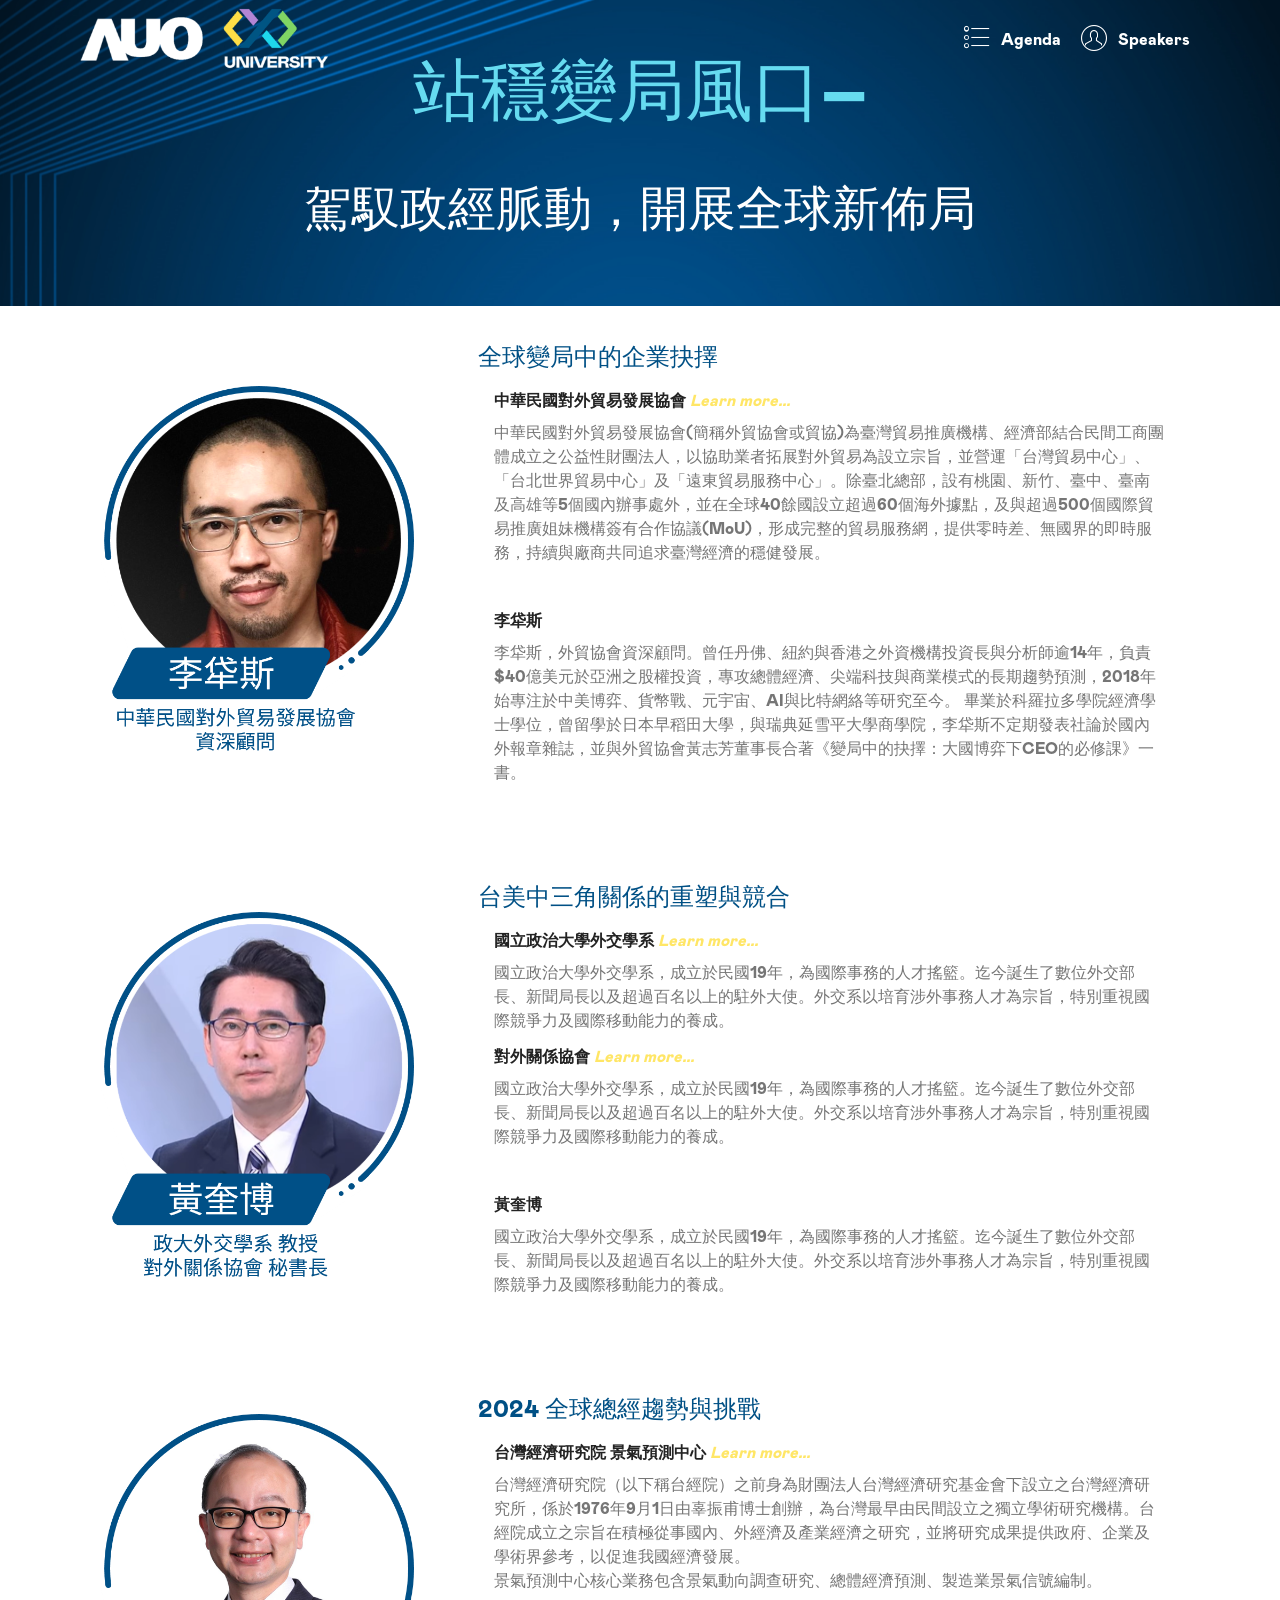
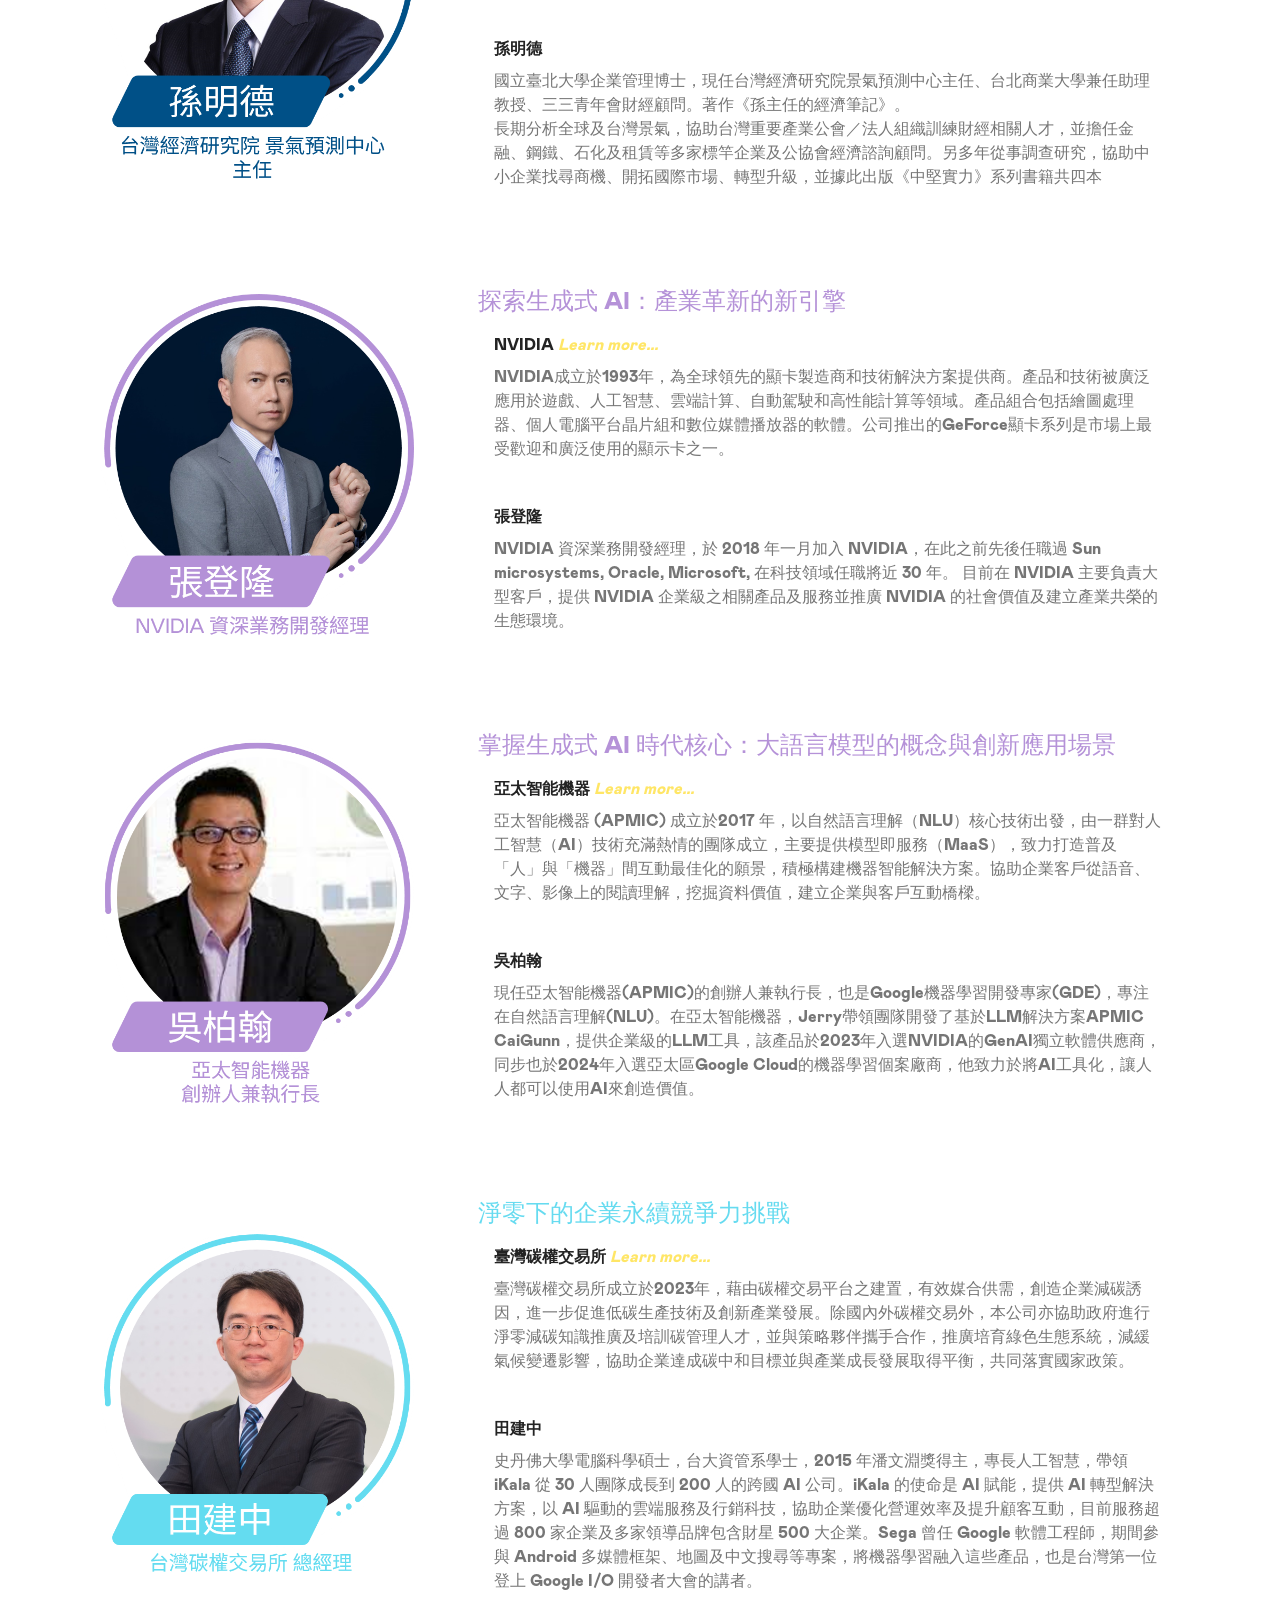
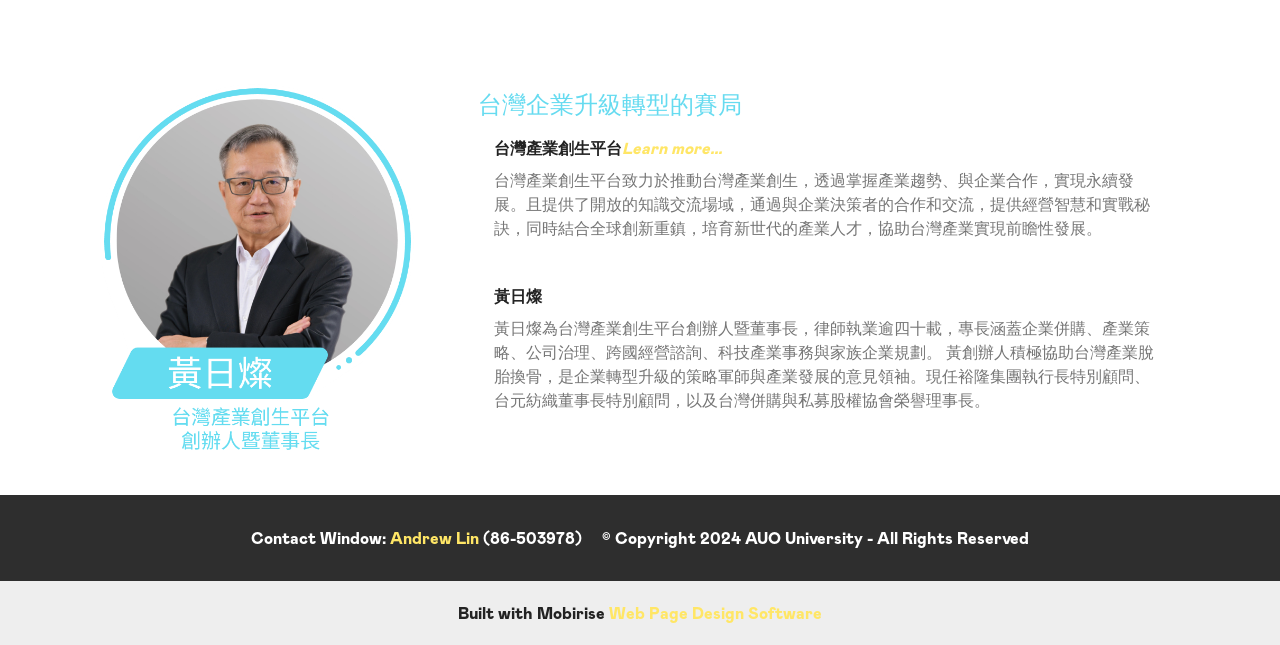
==== commit 0ccb656c: "Update speaker.html" ====
--- a/speaker.html
+++ b/speaker.html
@@ -169,6 +169,19 @@
                                    國立政治大學外交學系，成立於民國19年，為國際事務的人才搖籃。迄今誕生了數位外交部長、新聞局長以及超過百名以上的駐外大使。外交系以培育涉外事務人才為宗旨，特別重視國際競爭力及國際移動能力的養成。
                                 </p>
                             </div>
+                           <div class="media">
+                                     
+                                <div class="media-body">
+                                    <h4 class="card-title mbr-fonts-style display-7"><strong>
+                                        對外關係協會 <a href="https://diplomacy.nccu.edu.tw/" target="_blank" class="text-primary"><em>Learn more...</em></a></strong></h4>
+                                </div>
+                            </div>                
+
+                            <div class="card-box">
+                                <p class="block-text mbr-fonts-style display-7">
+                                   國立政治大學外交學系，成立於民國19年，為國際事務的人才搖籃。迄今誕生了數位外交部長、新聞局長以及超過百名以上的駐外大使。外交系以培育涉外事務人才為宗旨，特別重視國際競爭力及國際移動能力的養成。
+                                </p>
+                            </div>
                         </div>
 
                         <div class="card p-3 pr-3">
@@ -324,7 +337,7 @@
                                      
                                 <div class="media-body">
                                     <h4 class="card-title mbr-fonts-style display-7"><strong>
-                                        亞太智能機器 <a href="https://www.pwc.tw/" target="_blank" class="text-primary"><em>Learn more...</em></a></strong></h4>
+                                        亞太智能機器 <a href="https://www.ap-mic.com/" target="_blank" class="text-primary"><em>Learn more...</em></a></strong></h4>
                                 </div>
                             </div>                
 
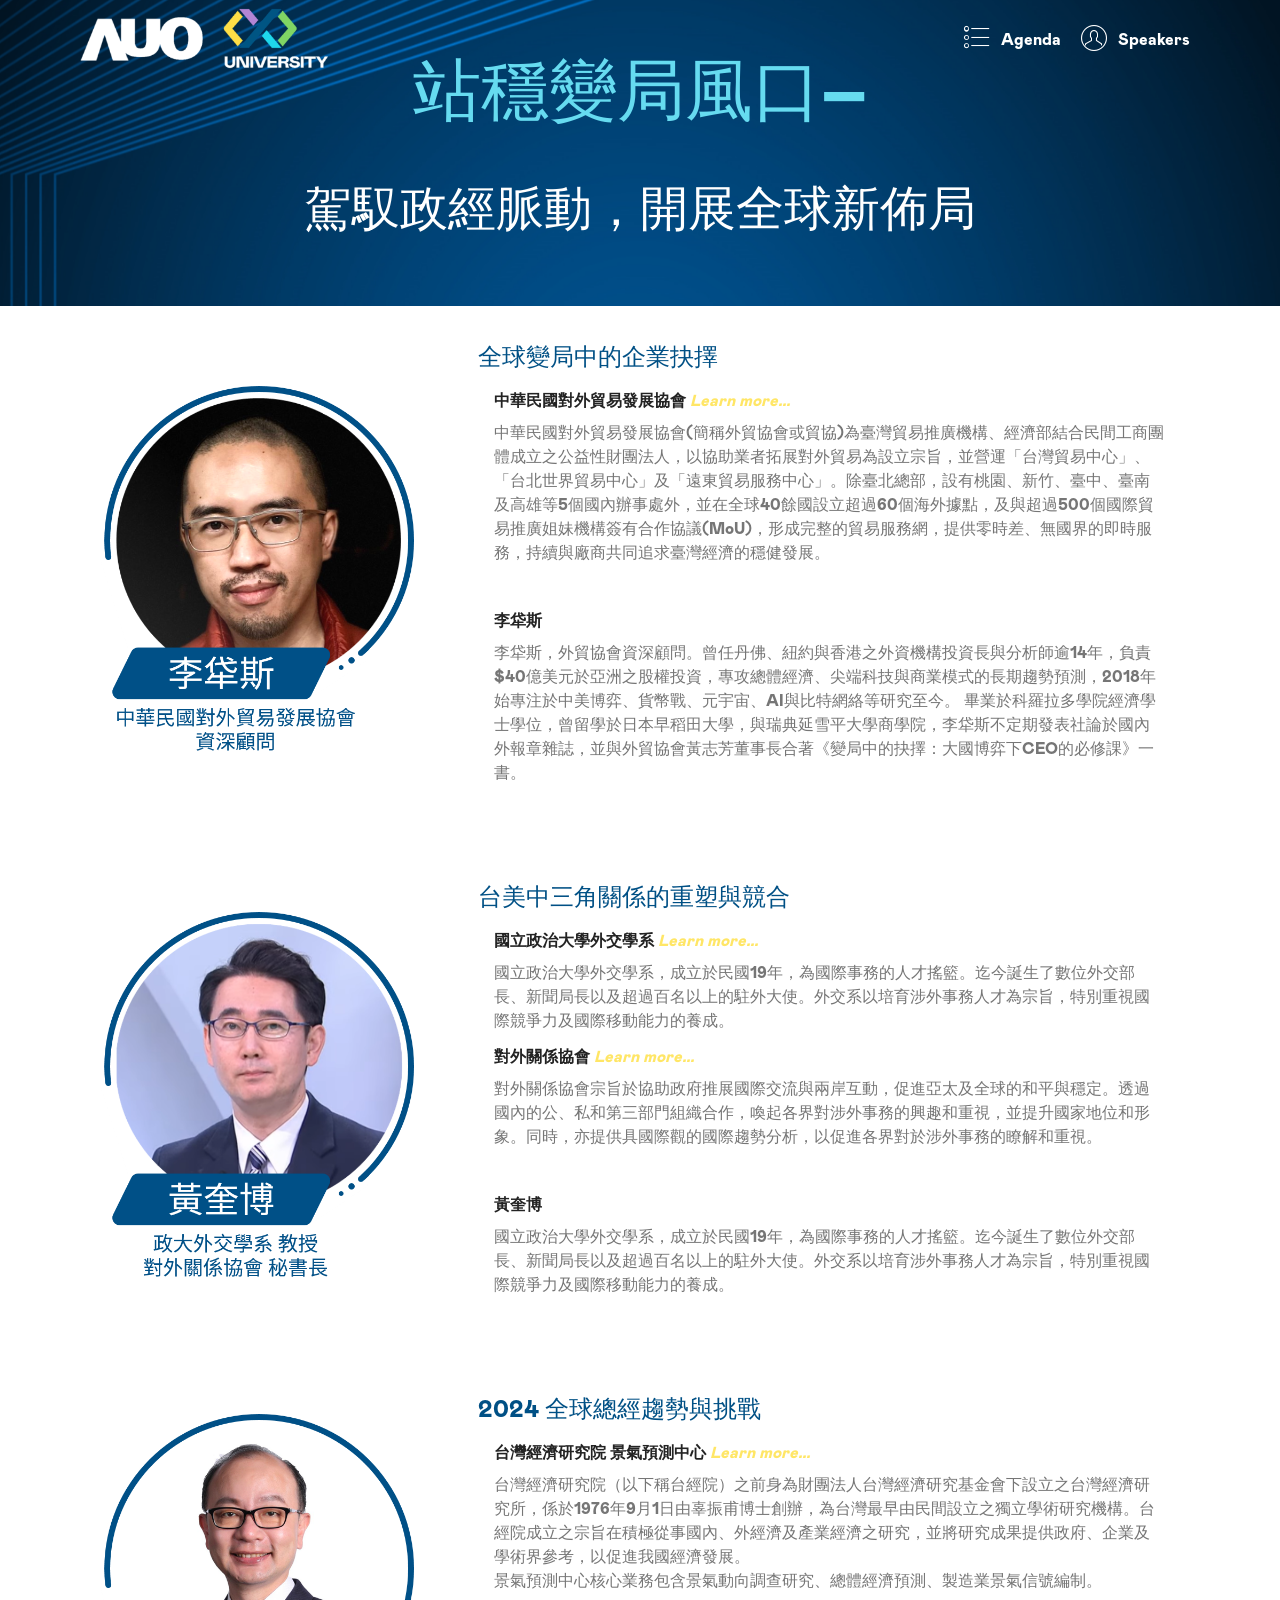
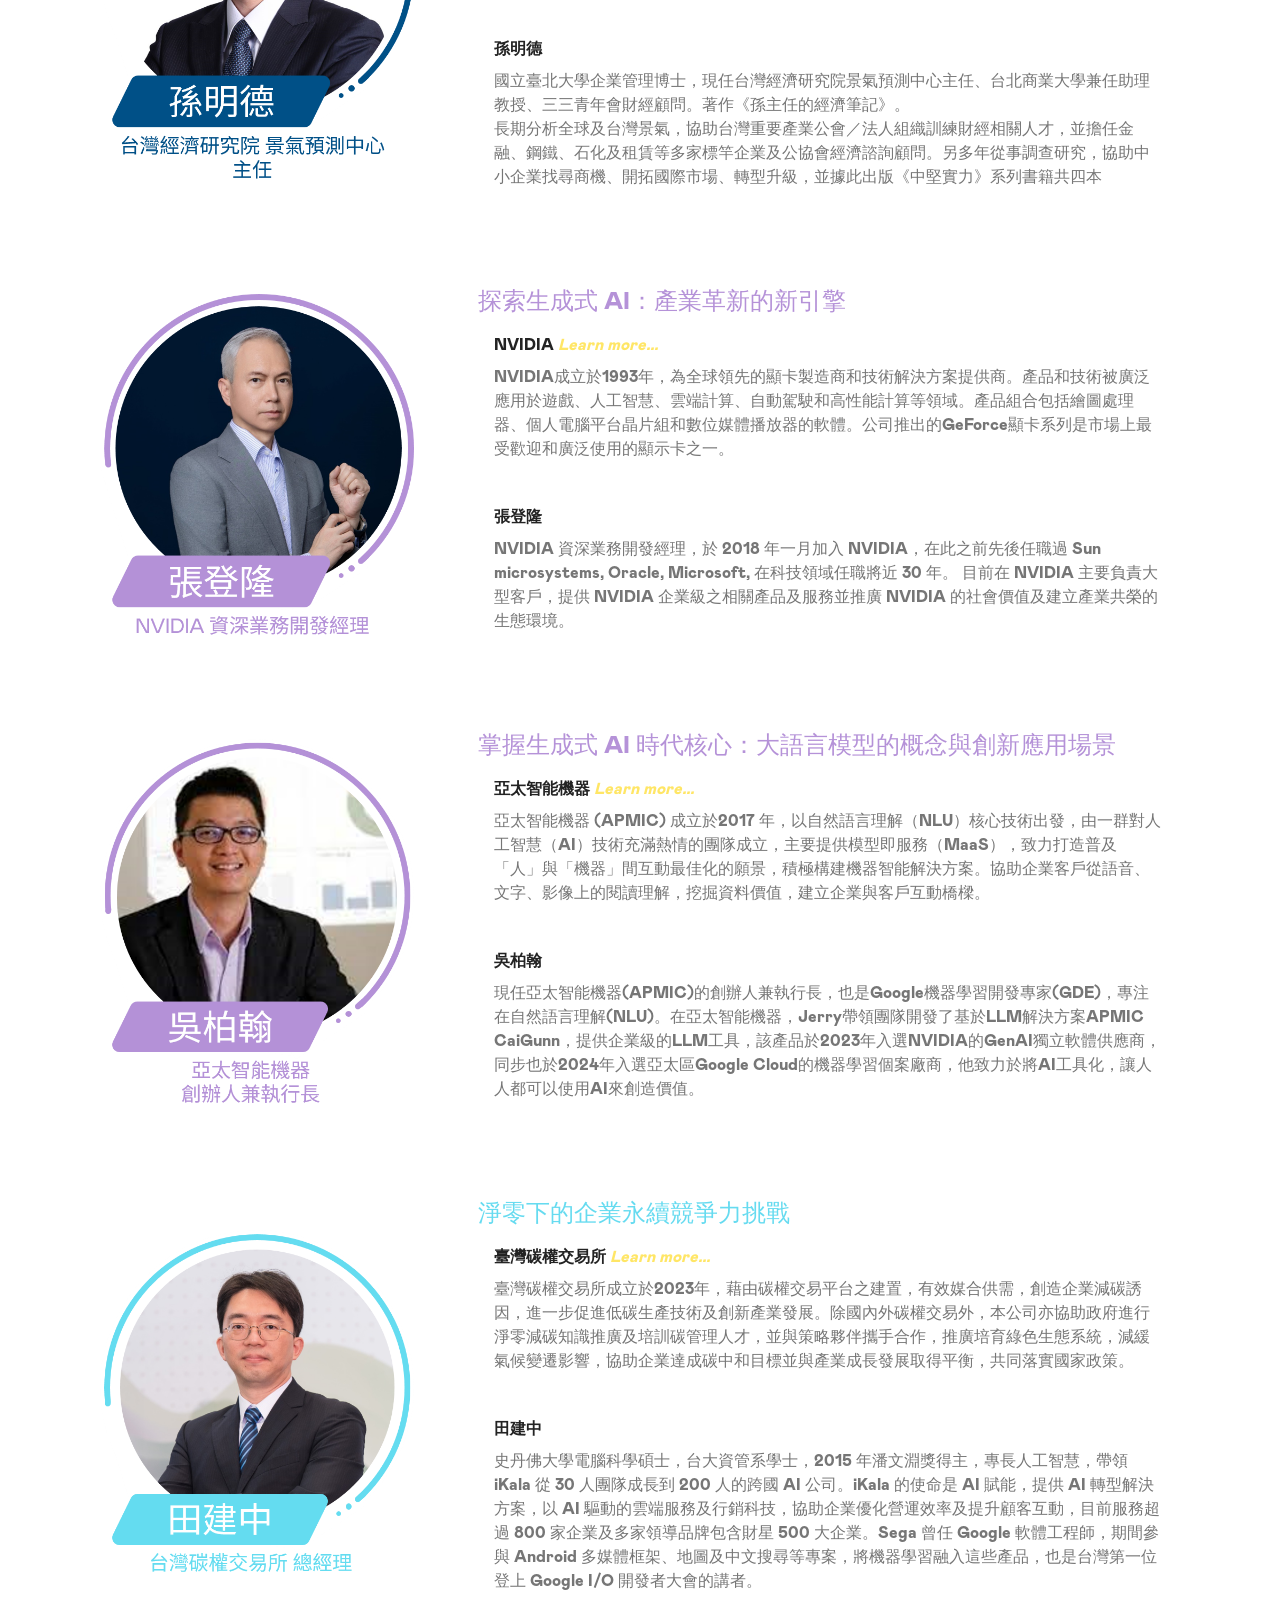
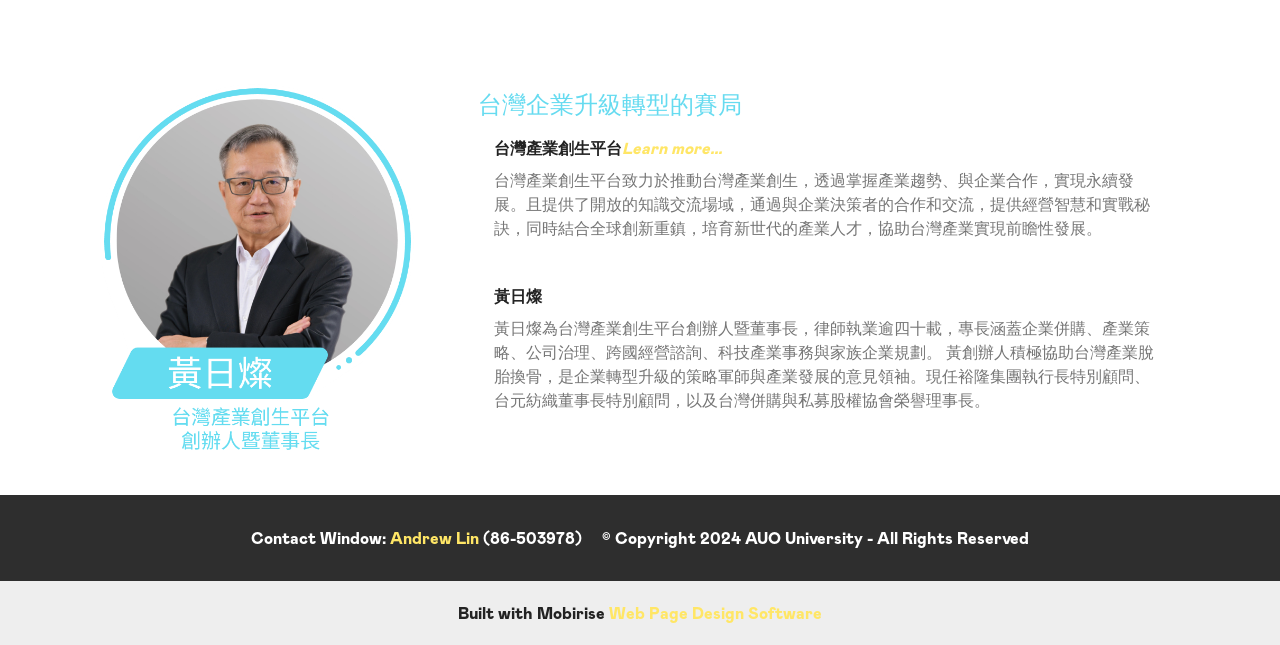
==== commit f40d30ef: "Update speaker.html" ====
--- a/speaker.html
+++ b/speaker.html
@@ -179,7 +179,7 @@
 
                             <div class="card-box">
                                 <p class="block-text mbr-fonts-style display-7">
-                                   國立政治大學外交學系，成立於民國19年，為國際事務的人才搖籃。迄今誕生了數位外交部長、新聞局長以及超過百名以上的駐外大使。外交系以培育涉外事務人才為宗旨，特別重視國際競爭力及國際移動能力的養成。
+                                   對外關係協會宗旨於協助政府推展國際交流與兩岸互動，促進亞太及全球的和平與穩定。透過國內的公、私和第三部門組織合作，喚起各界對涉外事務的興趣和重視，並提升國家地位和形象。同時，亦提供具國際觀的國際趨勢分析，以促進各界對於涉外事務的瞭解和重視。
                                 </p>
                             </div>
                         </div>
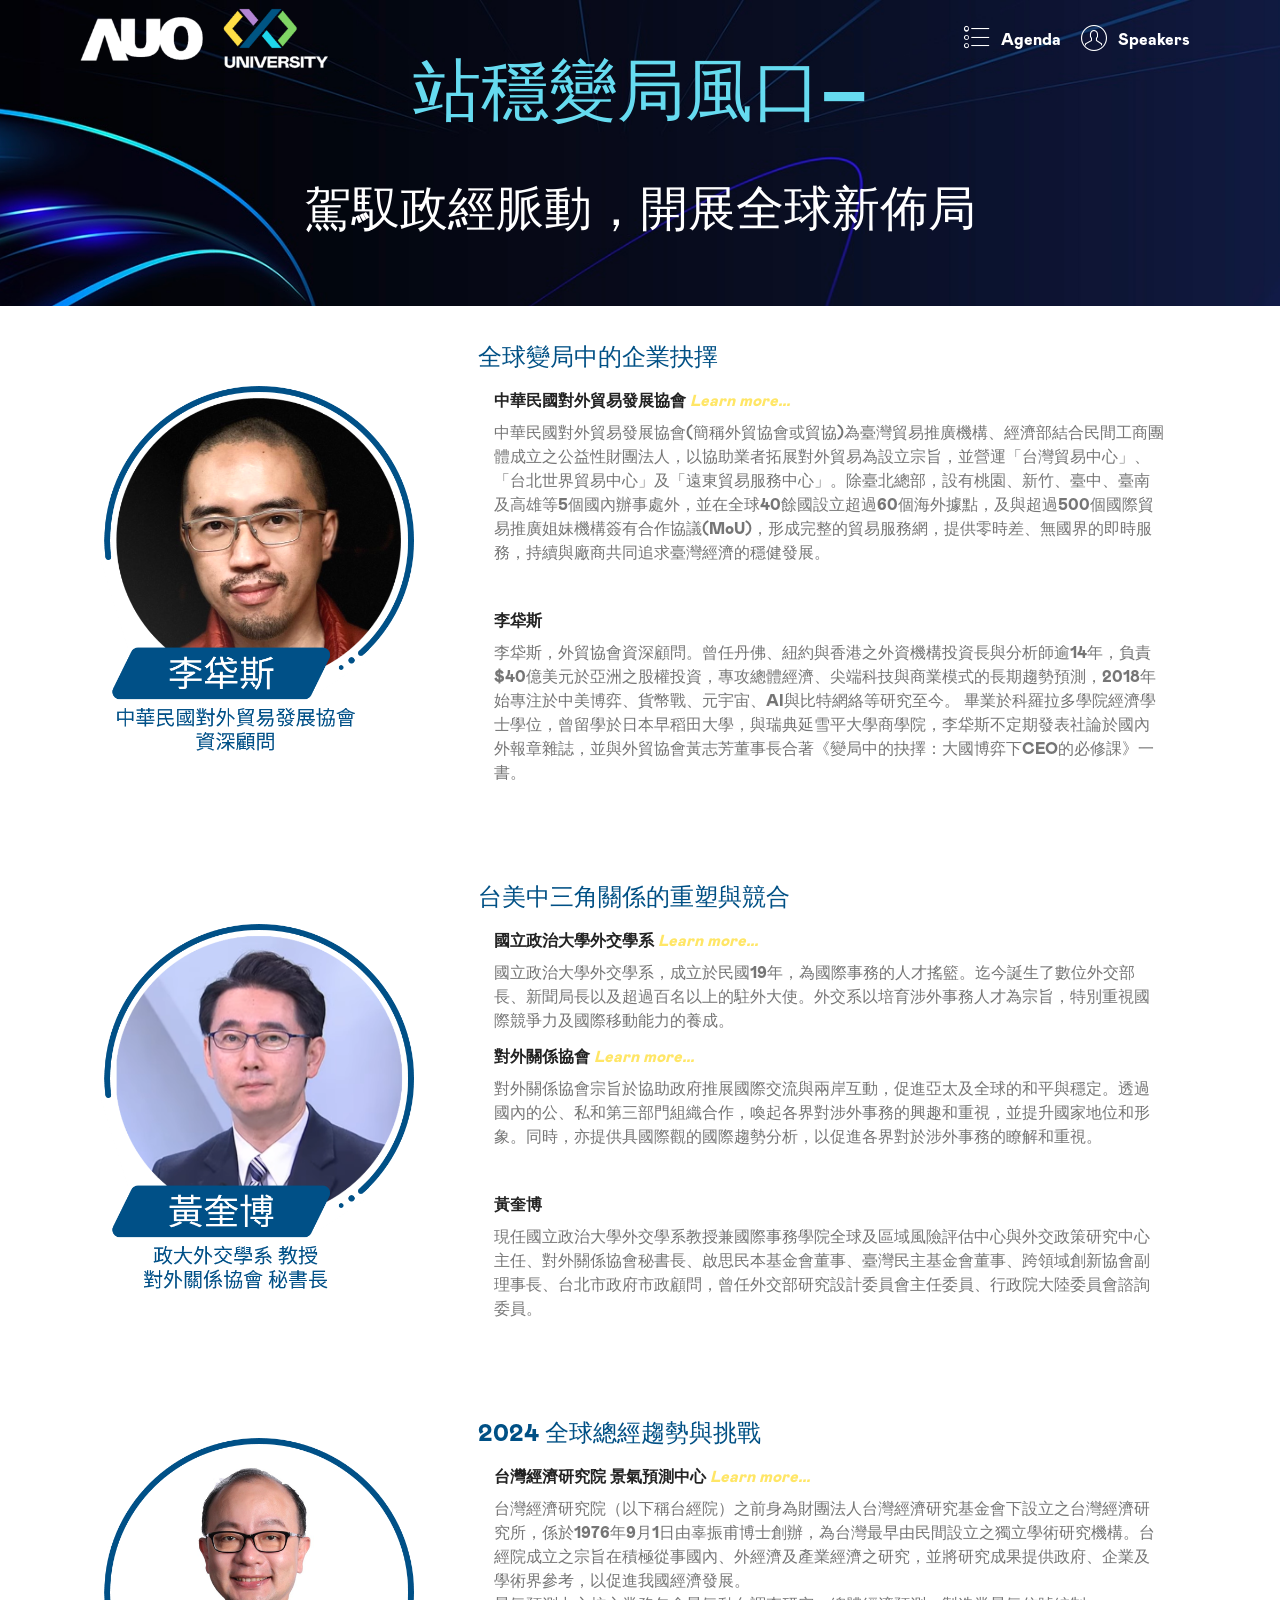
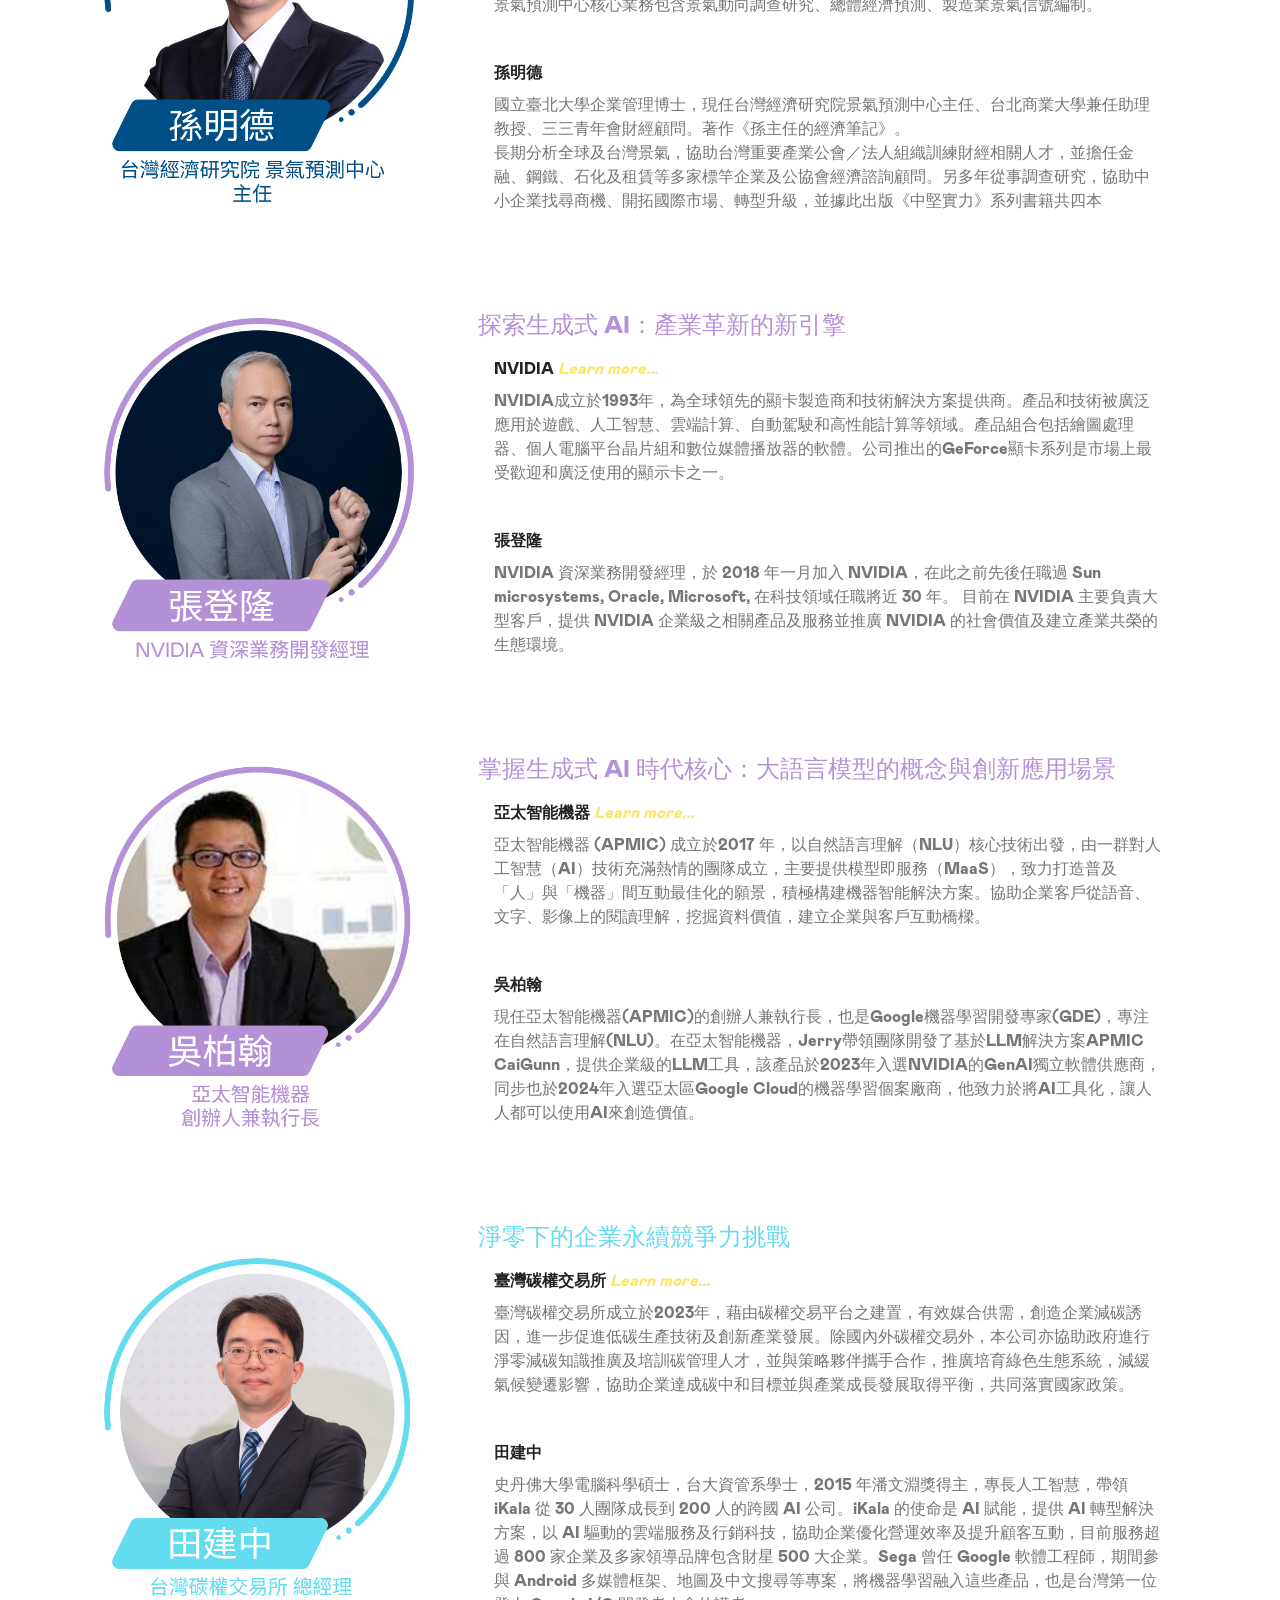
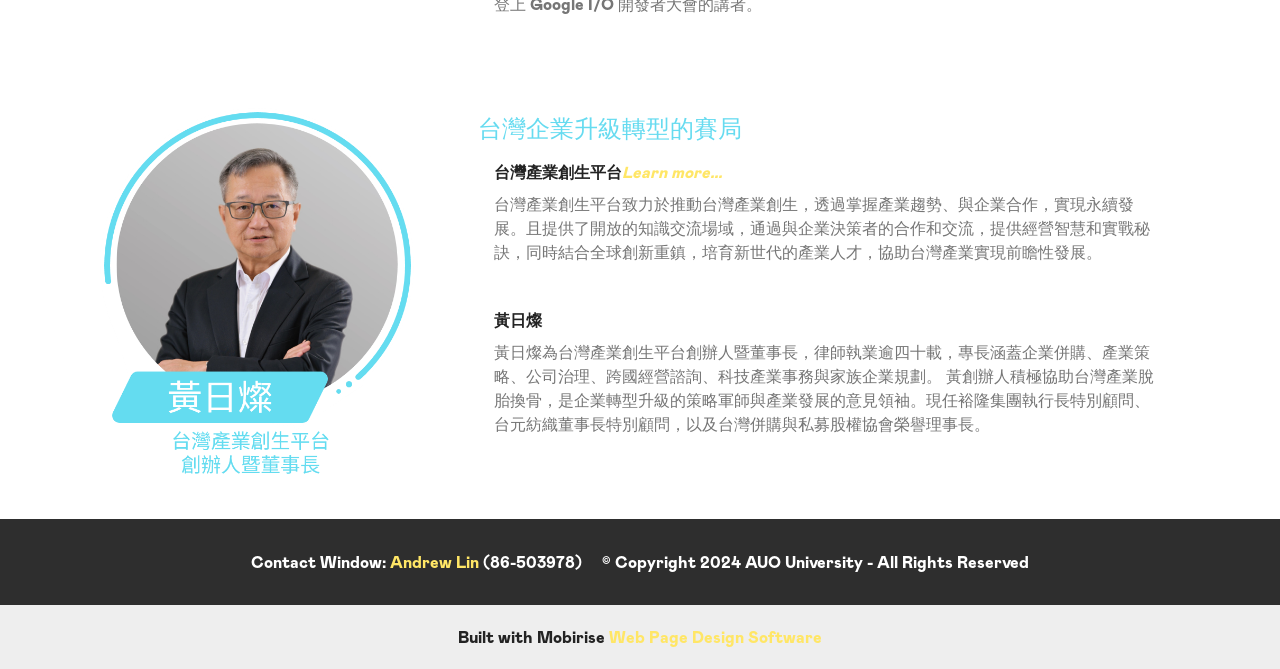
==== commit dede2591: "Update speaker.html" ====
--- a/speaker.html
+++ b/speaker.html
@@ -173,7 +173,7 @@
                                      
                                 <div class="media-body">
                                     <h4 class="card-title mbr-fonts-style display-7"><strong>
-                                        對外關係協會 <a href="https://diplomacy.nccu.edu.tw/" target="_blank" class="text-primary"><em>Learn more...</em></a></strong></h4>
+                                        對外關係協會 <a href="http://www.afr.org.tw/" target="_blank" class="text-primary"><em>Learn more...</em></a></strong></h4>
                                 </div>
                             </div>                
 
@@ -194,7 +194,7 @@
                             </div>                
 
                             <div class="card-box">
-                                <p class="block-text mbr-fonts-style display-7">國立政治大學外交學系，成立於民國19年，為國際事務的人才搖籃。迄今誕生了數位外交部長、新聞局長以及超過百名以上的駐外大使。外交系以培育涉外事務人才為宗旨，特別重視國際競爭力及國際移動能力的養成。
+                                <p class="block-text mbr-fonts-style display-7">現任國立政治大學外交學系教授兼國際事務學院全球及區域風險評估中心與外交政策研究中心主任、對外關係協會秘書長、啟思民本基金會董事、臺灣民主基金會董事、跨領域創新協會副理事長、台北市政府市政顧問，曾任外交部研究設計委員會主任委員、行政院大陸委員會諮詢委員。
                                 </p>
                             </div>
                         </div>
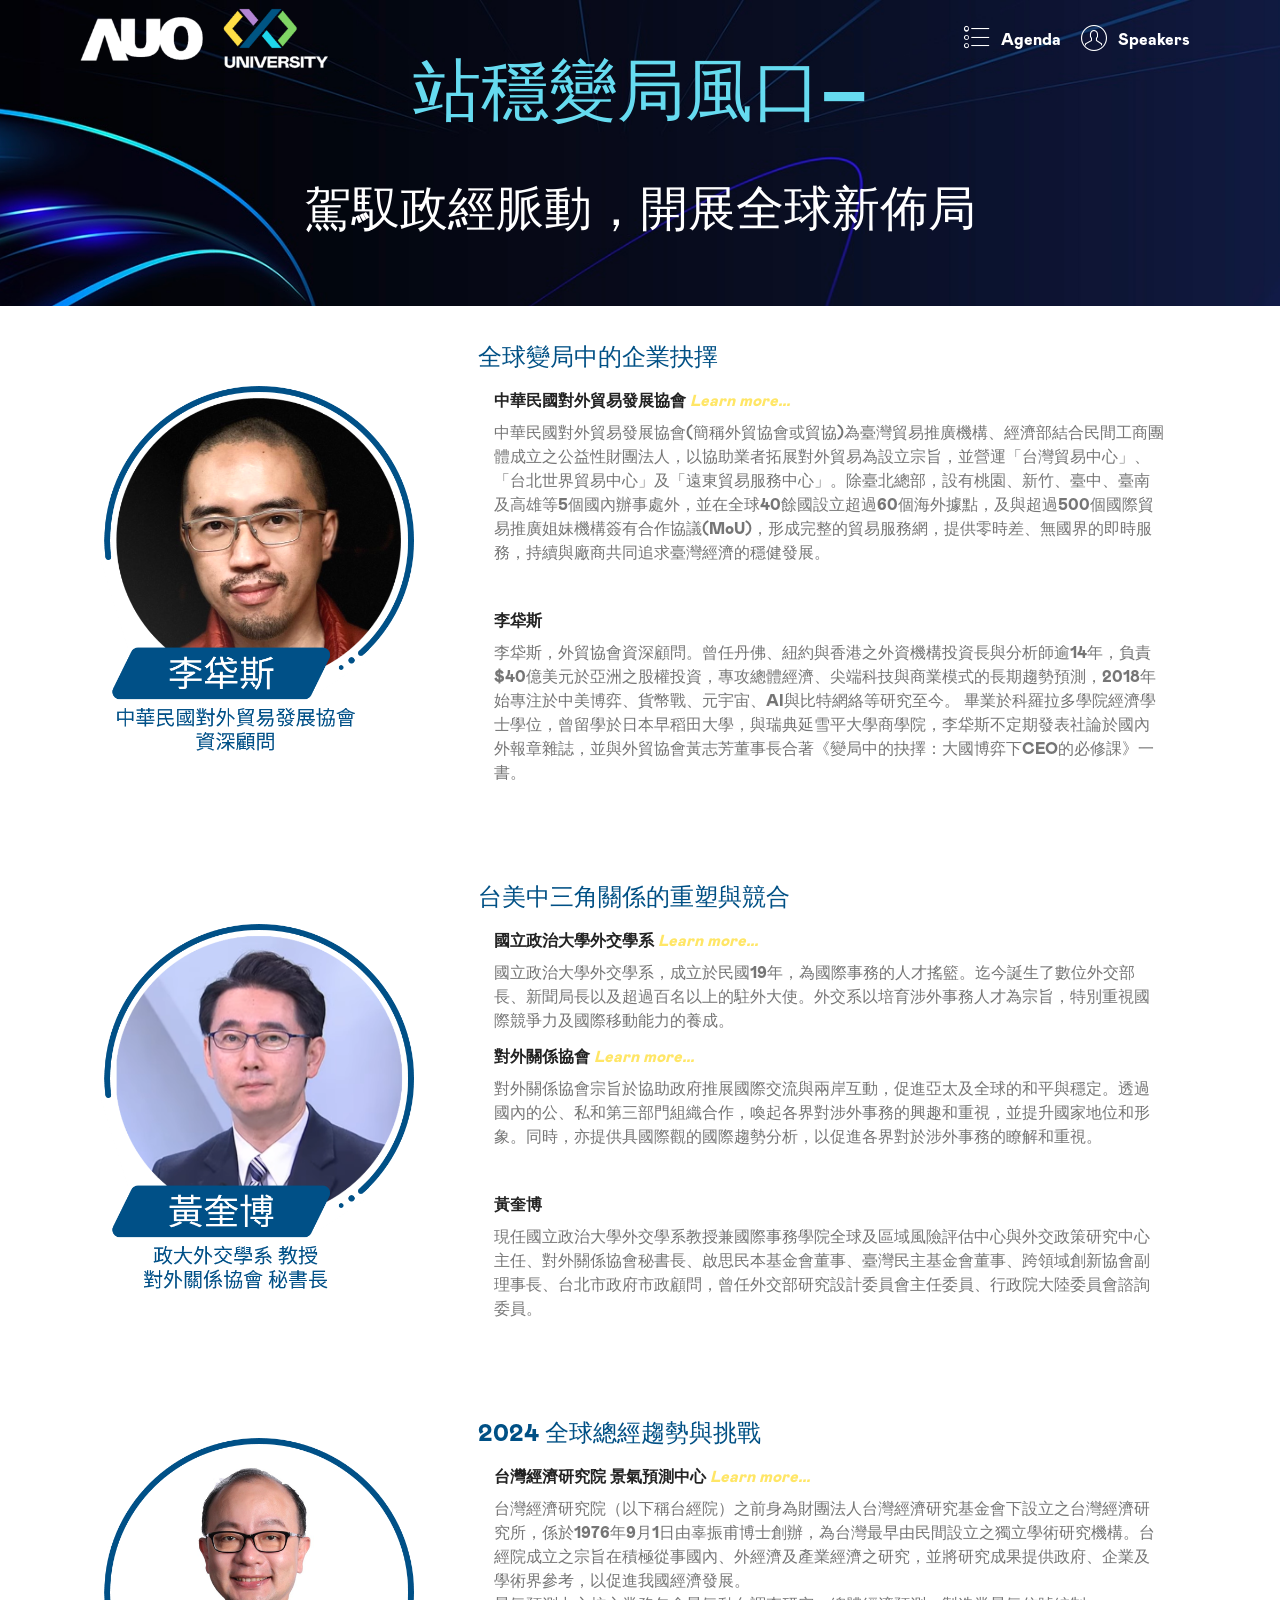
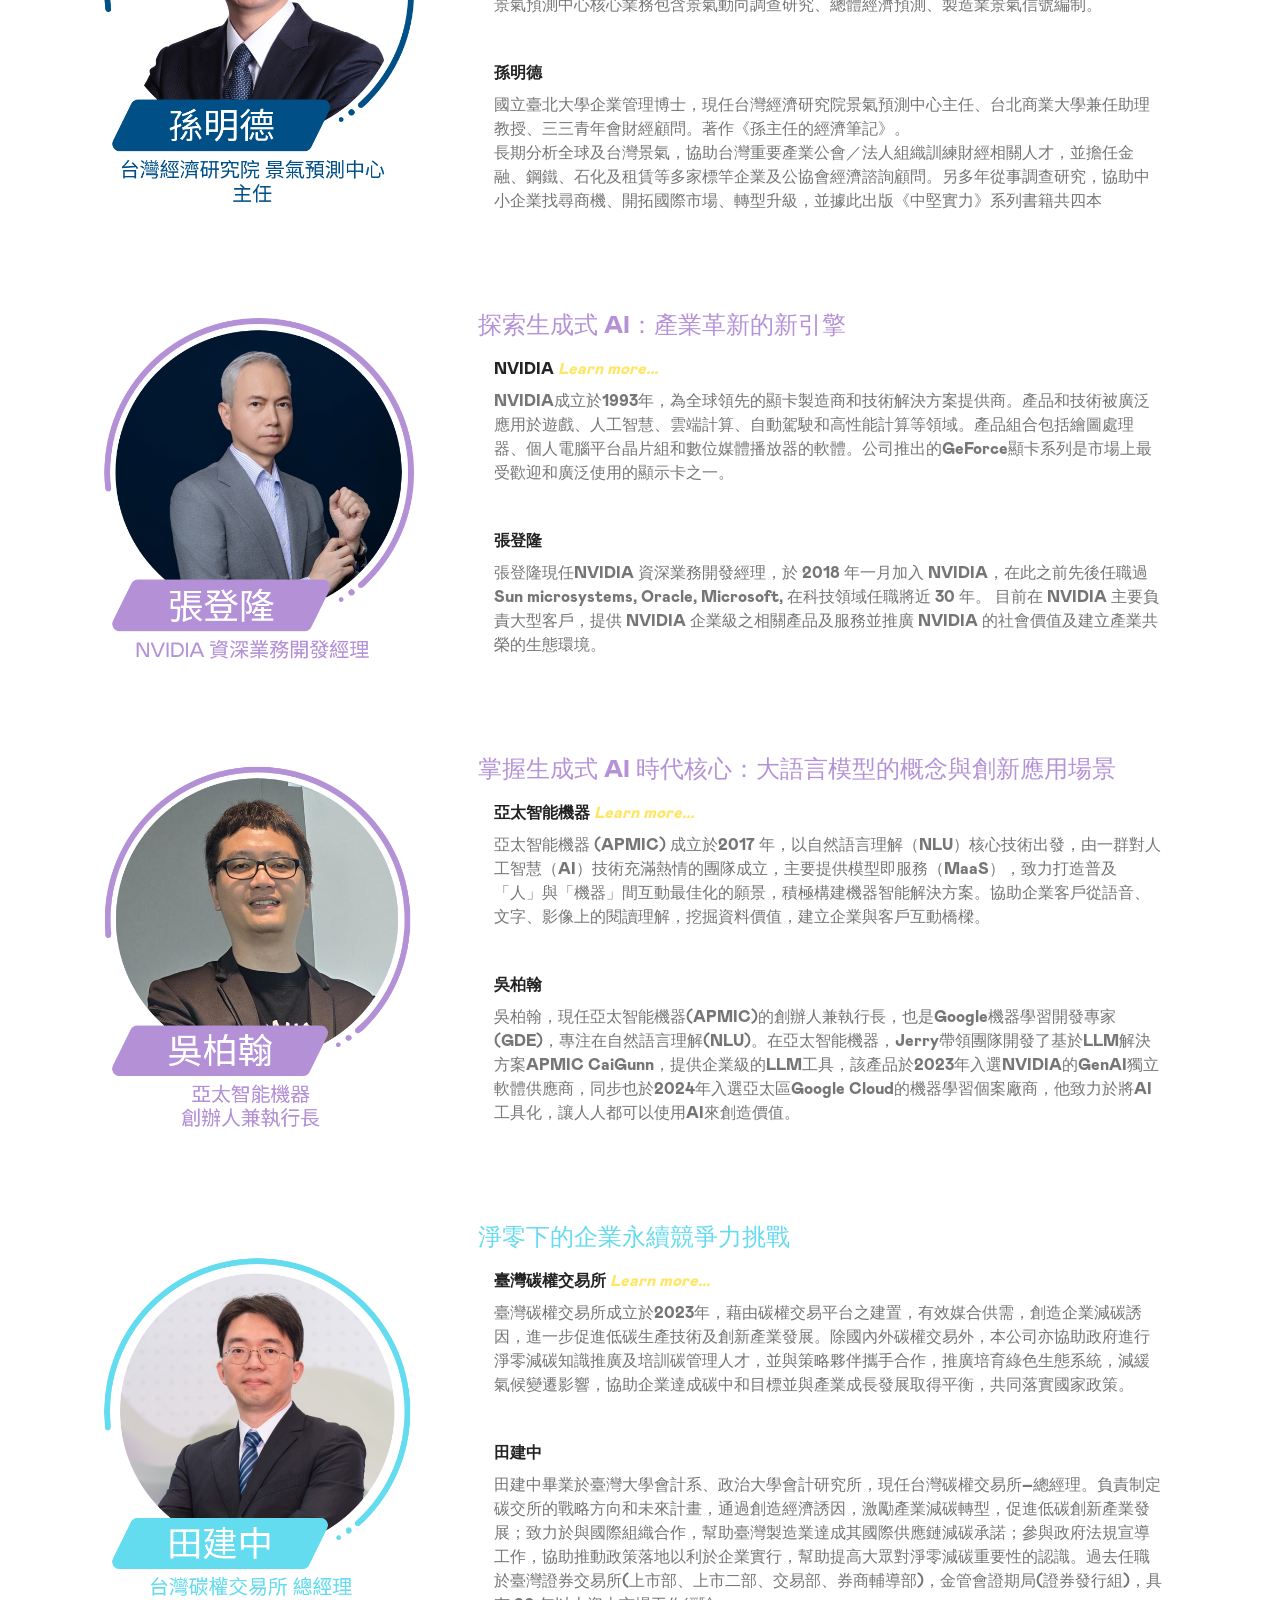
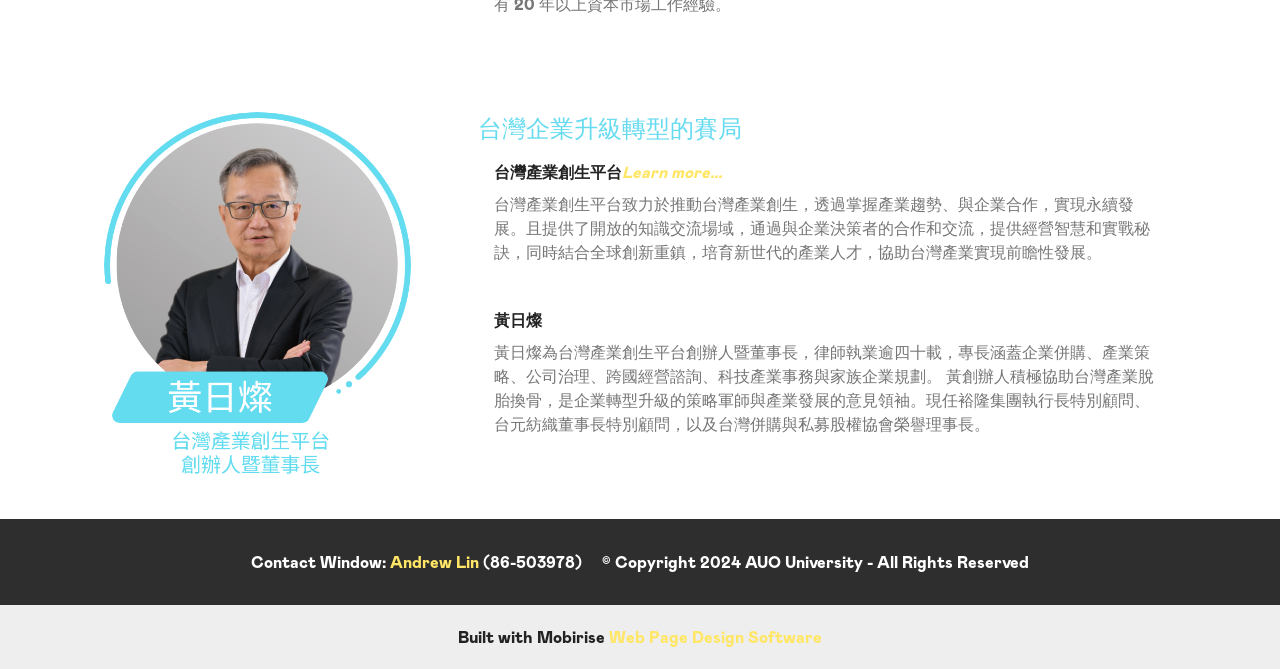
==== commit 155d6557: "Update speaker.html" ====
--- a/speaker.html
+++ b/speaker.html
@@ -300,7 +300,7 @@
                             </div>                
 
                             <div class="card-box">
-                                <p class="block-text mbr-fonts-style display-7">NVIDIA 資深業務開發經理，於 2018 年一月加入 NVIDIA，在此之前先後任職過 Sun microsystems, Oracle, Microsoft, 在科技領域任職將近 30 年。 目前在 NVIDIA 主要負責大型客戶，提供 NVIDIA 企業級之相關產品及服務並推廣 NVIDIA 的社會價值及建立產業共榮的生態環境。
+                                <p class="block-text mbr-fonts-style display-7">張登隆現任NVIDIA 資深業務開發經理，於 2018 年一月加入 NVIDIA，在此之前先後任職過 Sun microsystems, Oracle, Microsoft, 在科技領域任職將近 30 年。 目前在 NVIDIA 主要負責大型客戶，提供 NVIDIA 企業級之相關產品及服務並推廣 NVIDIA 的社會價值及建立產業共榮的生態環境。
                                 </p>
                             </div>
                         </div>
@@ -357,7 +357,7 @@
                             </div>                
 
                             <div class="card-box">
-                                <p class="block-text mbr-fonts-style display-7">現任亞太智能機器(APMIC)的創辦人兼執行長，也是Google機器學習開發專家(GDE)，專注在自然語言理解(NLU)。在亞太智能機器，Jerry帶領團隊開發了基於LLM解決方案APMIC CaiGunn，提供企業級的LLM工具，該產品於2023年入選NVIDIA的GenAI獨立軟體供應商，同步也於2024年入選亞太區Google Cloud的機器學習個案廠商，他致力於將AI工具化，讓人人都可以使用AI來創造價值。
+                                <p class="block-text mbr-fonts-style display-7">吳柏翰，現任亞太智能機器(APMIC)的創辦人兼執行長，也是Google機器學習開發專家(GDE)，專注在自然語言理解(NLU)。在亞太智能機器，Jerry帶領團隊開發了基於LLM解決方案APMIC CaiGunn，提供企業級的LLM工具，該產品於2023年入選NVIDIA的GenAI獨立軟體供應商，同步也於2024年入選亞太區Google Cloud的機器學習個案廠商，他致力於將AI工具化，讓人人都可以使用AI來創造價值。
                                 </p>
                             </div>
                         </div>
@@ -413,7 +413,8 @@
                             </div>                
 
                             <div class="card-box">
-                                <p class="block-text mbr-fonts-style display-7">史丹佛大學電腦科學碩士，台大資管系學士，2015 年潘文淵獎得主，專長人工智慧，帶領 iKala 從 30 人團隊成長到 200 人的跨國 AI 公司。iKala 的使命是 AI 賦能，提供 AI 轉型解決方案，以 AI 驅動的雲端服務及行銷科技，協助企業優化營運效率及提升顧客互動，目前服務超過 800 家企業及多家領導品牌包含財星 500 大企業。Sega 曾任 Google 軟體工程師，期間參與 Android 多媒體框架、地圖及中文搜尋等專案，將機器學習融入這些產品，也是台灣第一位登上 Google I/O 開發者大會的講者。
+                                <p class="block-text mbr-fonts-style display-7">田建中畢業於臺灣大學會計系、政治大學會計研究所，現任台灣碳權交易所–總經理。負責制定碳交所的戰略方向和未來計畫，通過創造經濟誘因，激勵產業減碳轉型，促進低碳創新產業發展；致力於與國際組織合作，幫助臺灣製造業達成其國際供應鏈減碳承諾；參與政府法規宣導工作，協助推動政策落地以利於企業實行，幫助提高大眾對淨零減碳重要性的認識。過去任職於臺灣證券交易所(上市部、上市二部、交易部、券商輔導部)，金管會證期局(證券發行組)，具有 20 年以上資本市場工作經驗。
+
                                 </p>
                             </div>
                         </div>
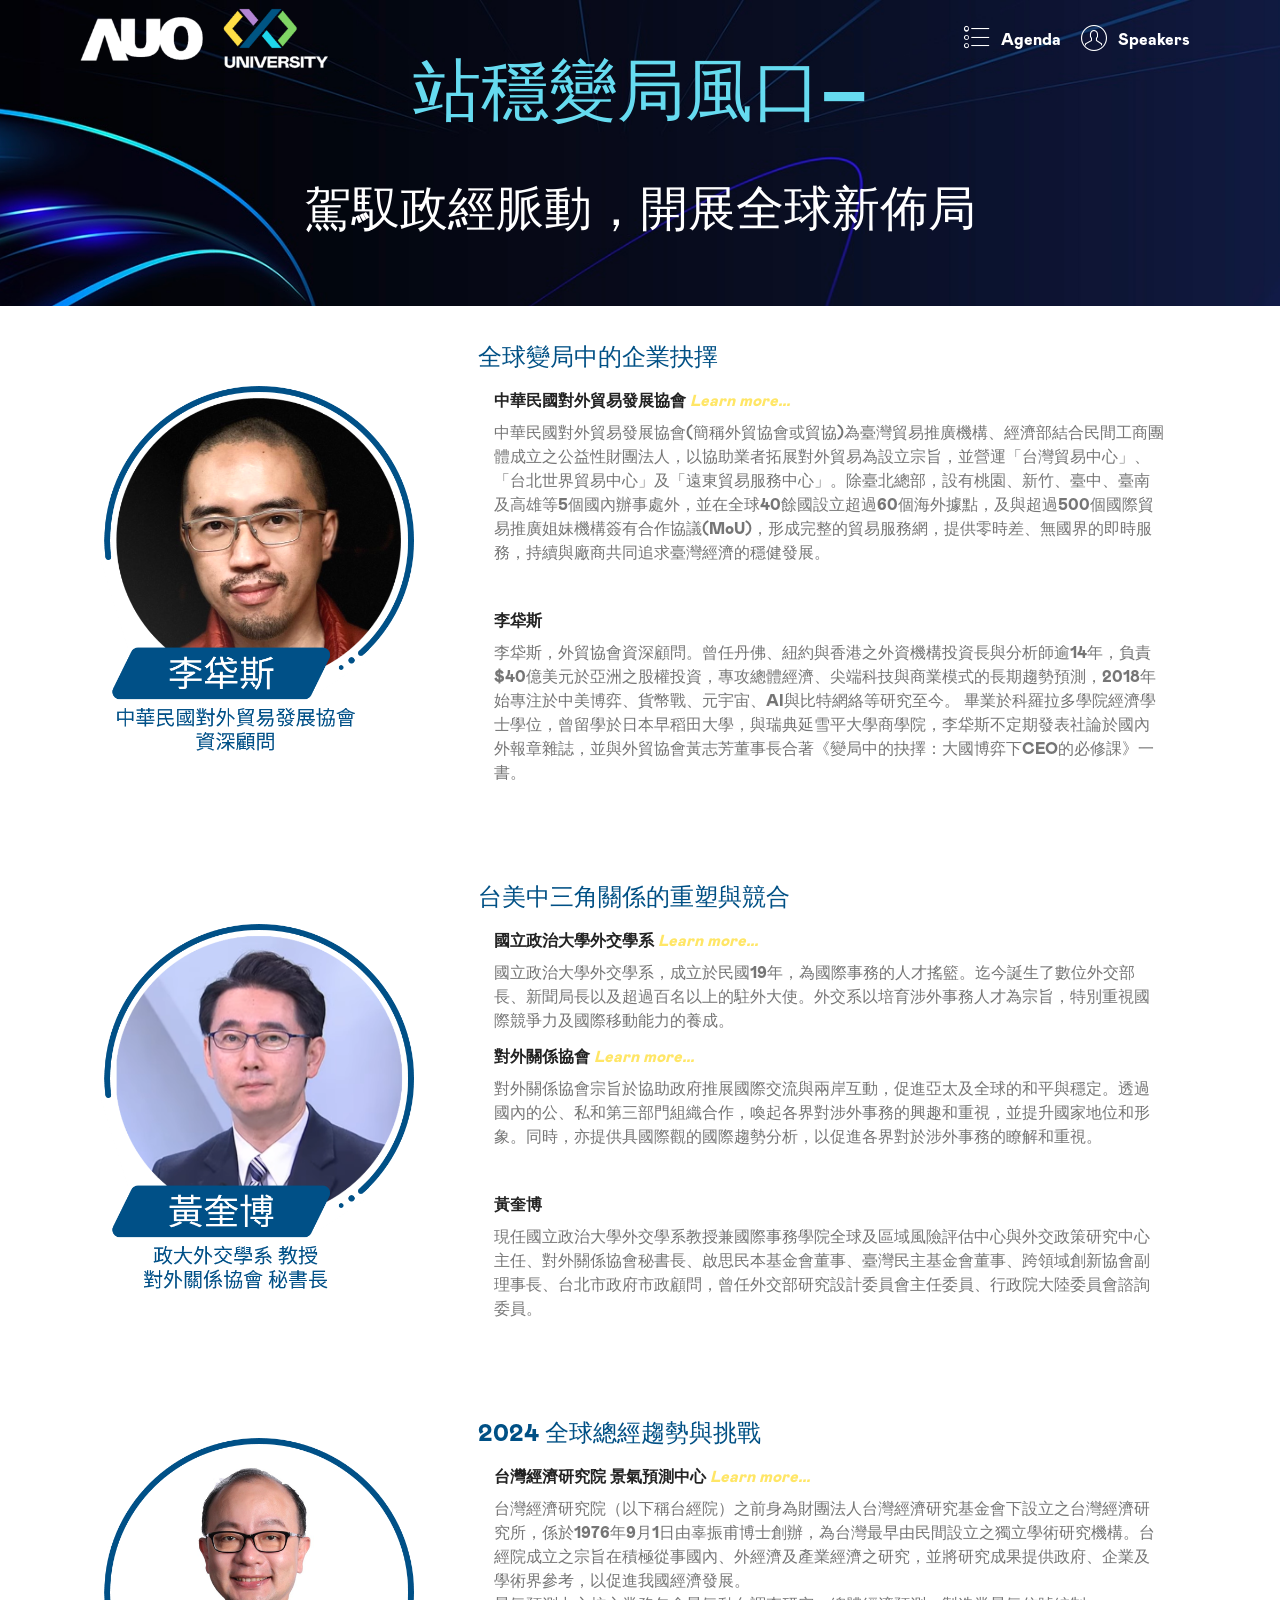
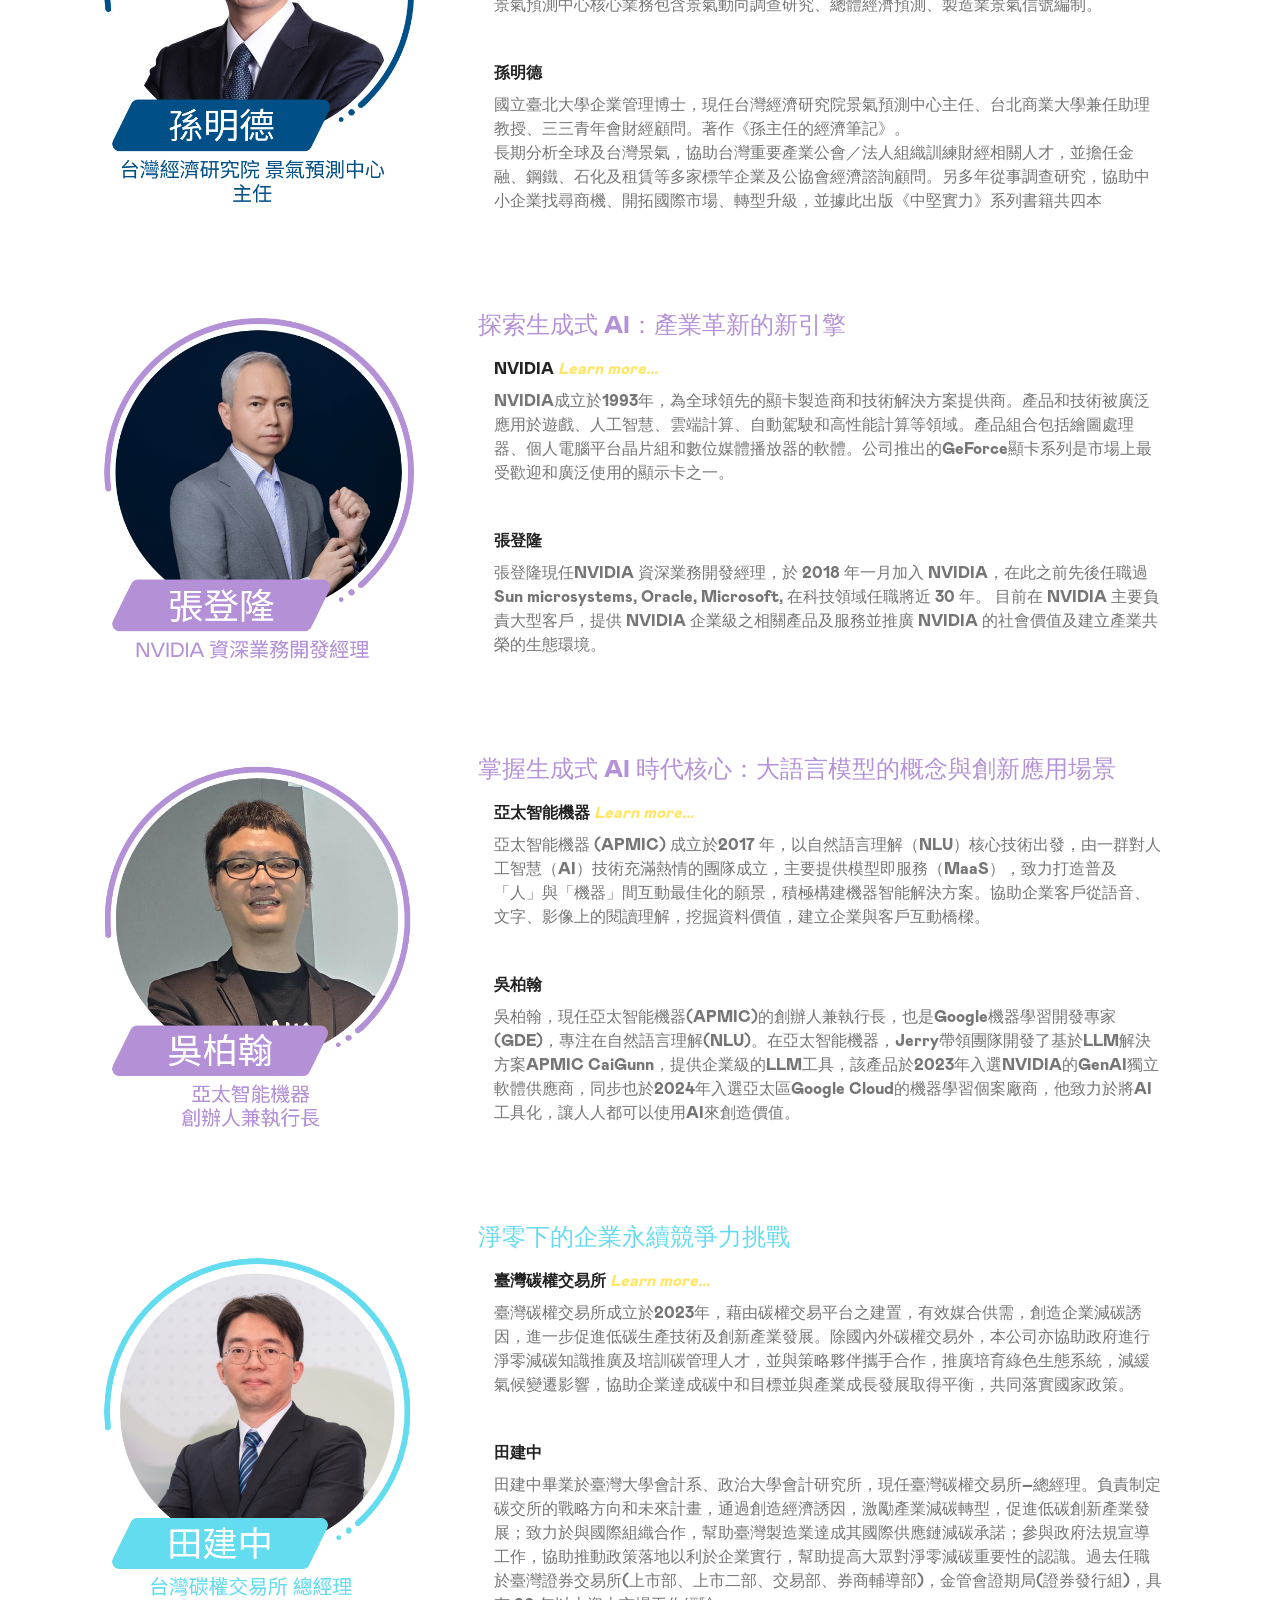
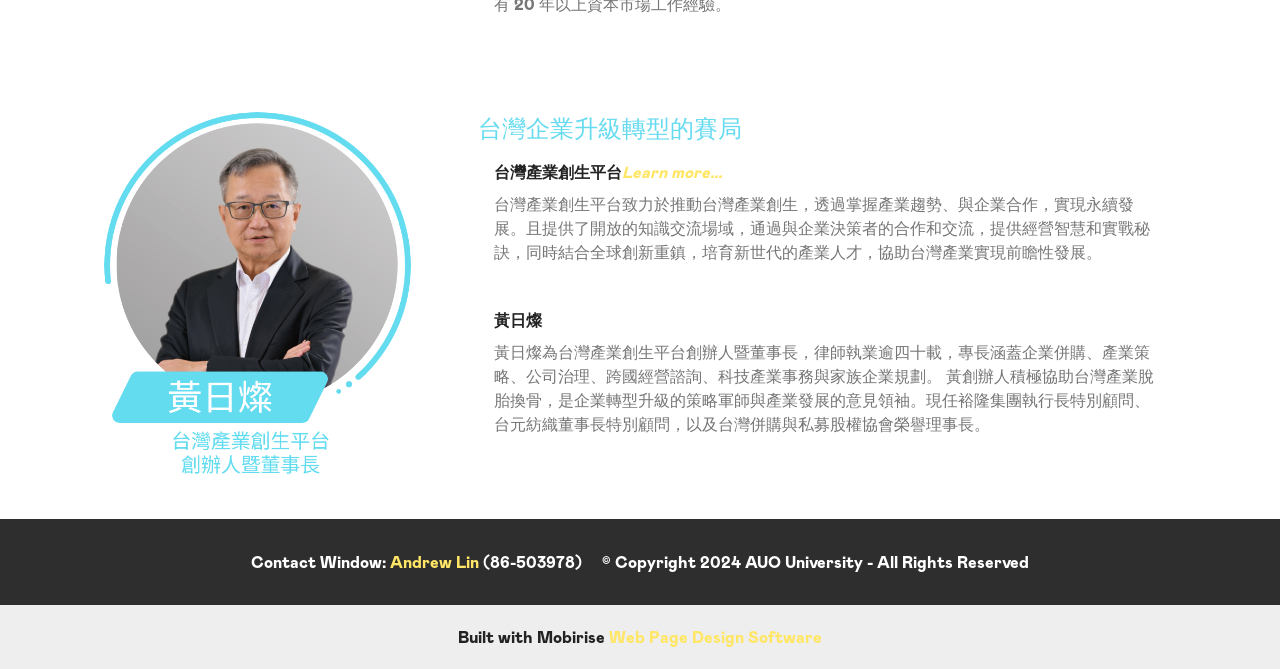
==== commit 1c3dad14: "Update speaker.html" ====
--- a/speaker.html
+++ b/speaker.html
@@ -413,7 +413,7 @@
                             </div>                
 
                             <div class="card-box">
-                                <p class="block-text mbr-fonts-style display-7">田建中畢業於臺灣大學會計系、政治大學會計研究所，現任台灣碳權交易所–總經理。負責制定碳交所的戰略方向和未來計畫，通過創造經濟誘因，激勵產業減碳轉型，促進低碳創新產業發展；致力於與國際組織合作，幫助臺灣製造業達成其國際供應鏈減碳承諾；參與政府法規宣導工作，協助推動政策落地以利於企業實行，幫助提高大眾對淨零減碳重要性的認識。過去任職於臺灣證券交易所(上市部、上市二部、交易部、券商輔導部)，金管會證期局(證券發行組)，具有 20 年以上資本市場工作經驗。
+                                <p class="block-text mbr-fonts-style display-7">田建中畢業於臺灣大學會計系、政治大學會計研究所，現任臺灣碳權交易所–總經理。負責制定碳交所的戰略方向和未來計畫，通過創造經濟誘因，激勵產業減碳轉型，促進低碳創新產業發展；致力於與國際組織合作，幫助臺灣製造業達成其國際供應鏈減碳承諾；參與政府法規宣導工作，協助推動政策落地以利於企業實行，幫助提高大眾對淨零減碳重要性的認識。過去任職於臺灣證券交易所(上市部、上市二部、交易部、券商輔導部)，金管會證期局(證券發行組)，具有 20 年以上資本市場工作經驗。
 
                                 </p>
                             </div>
